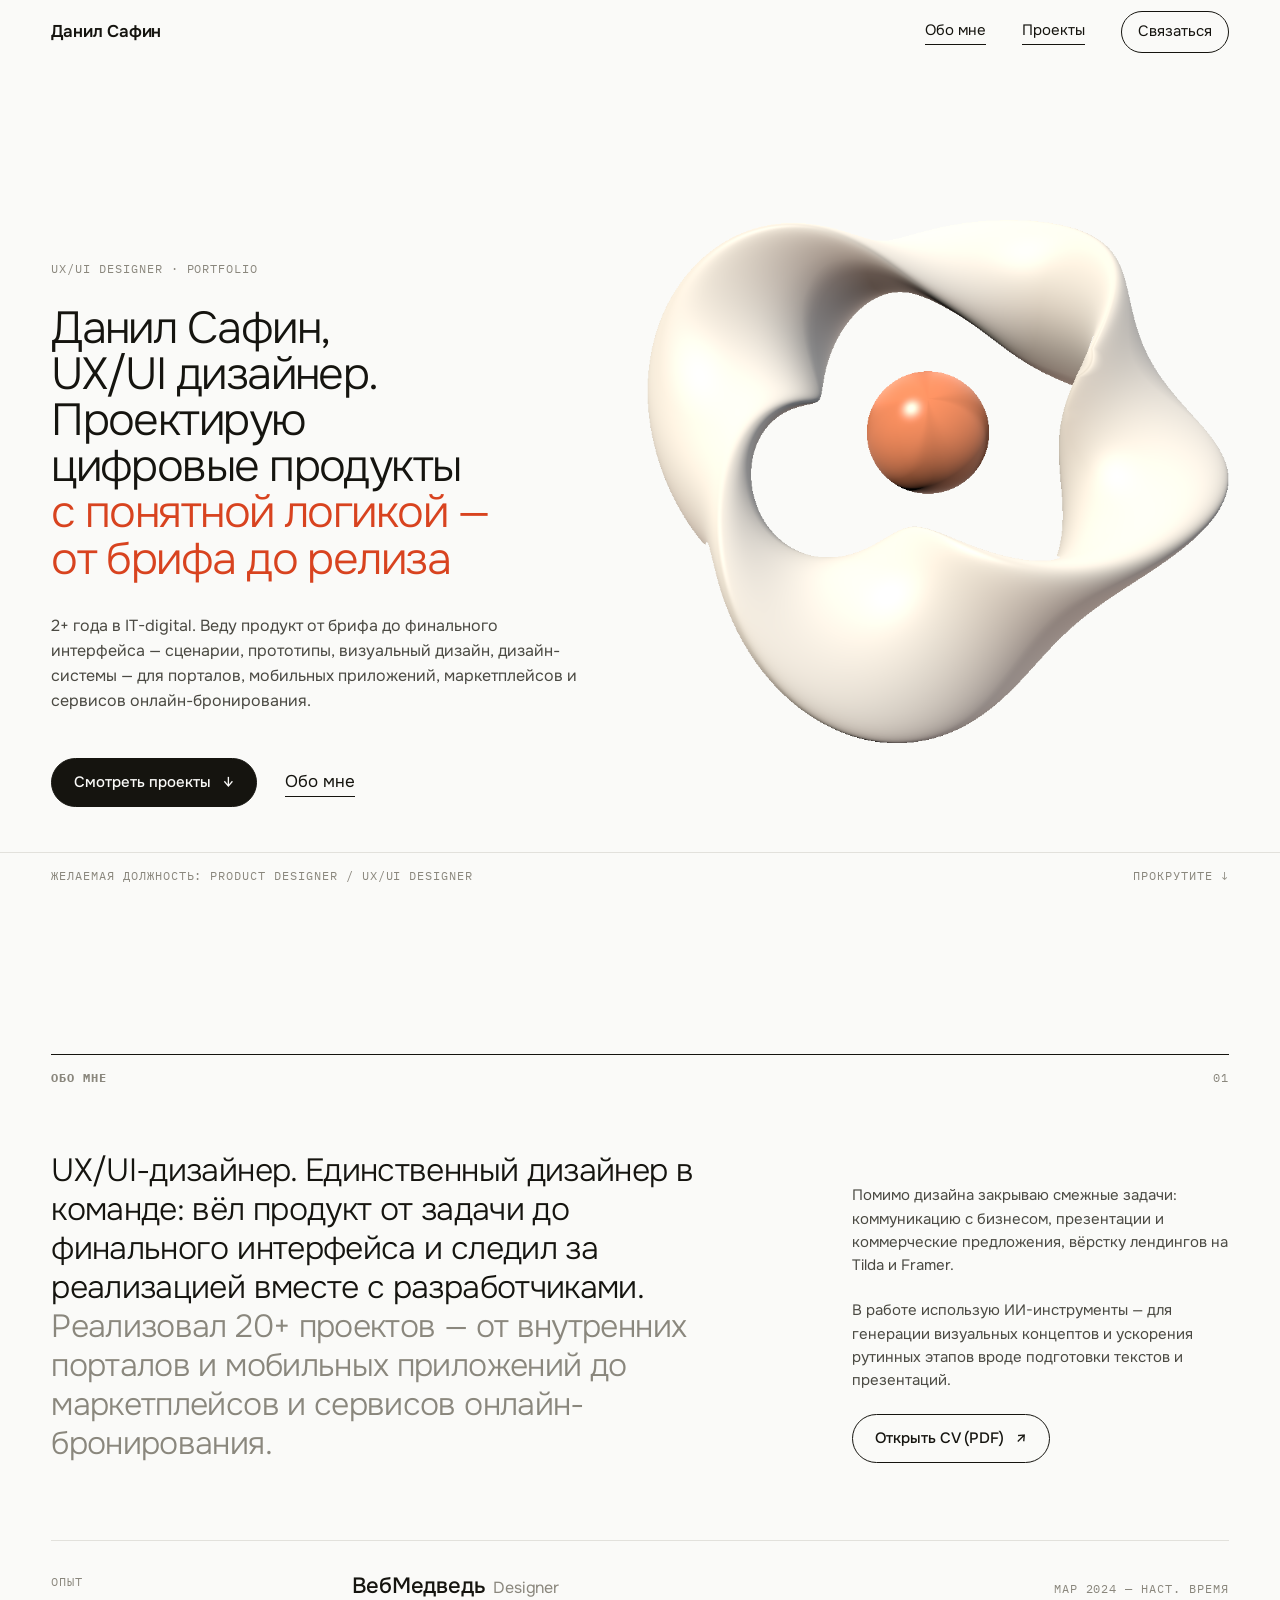
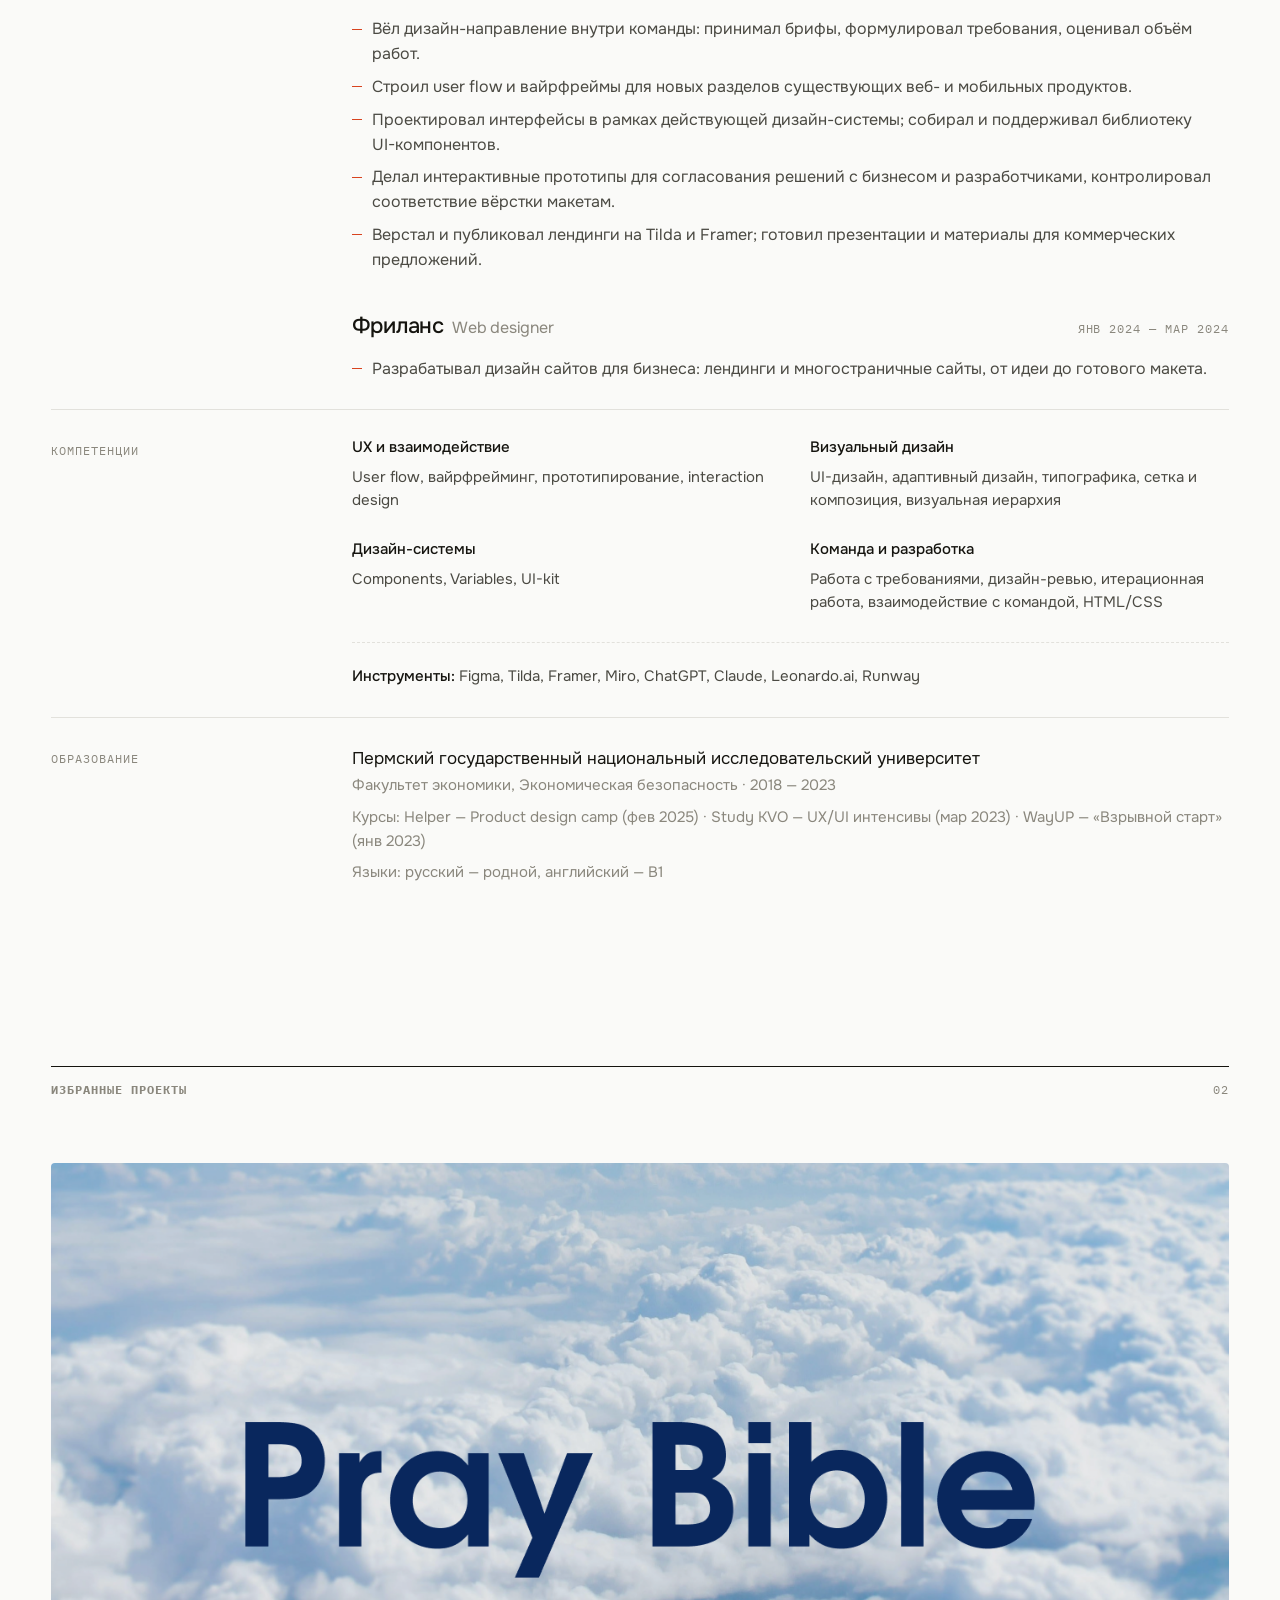
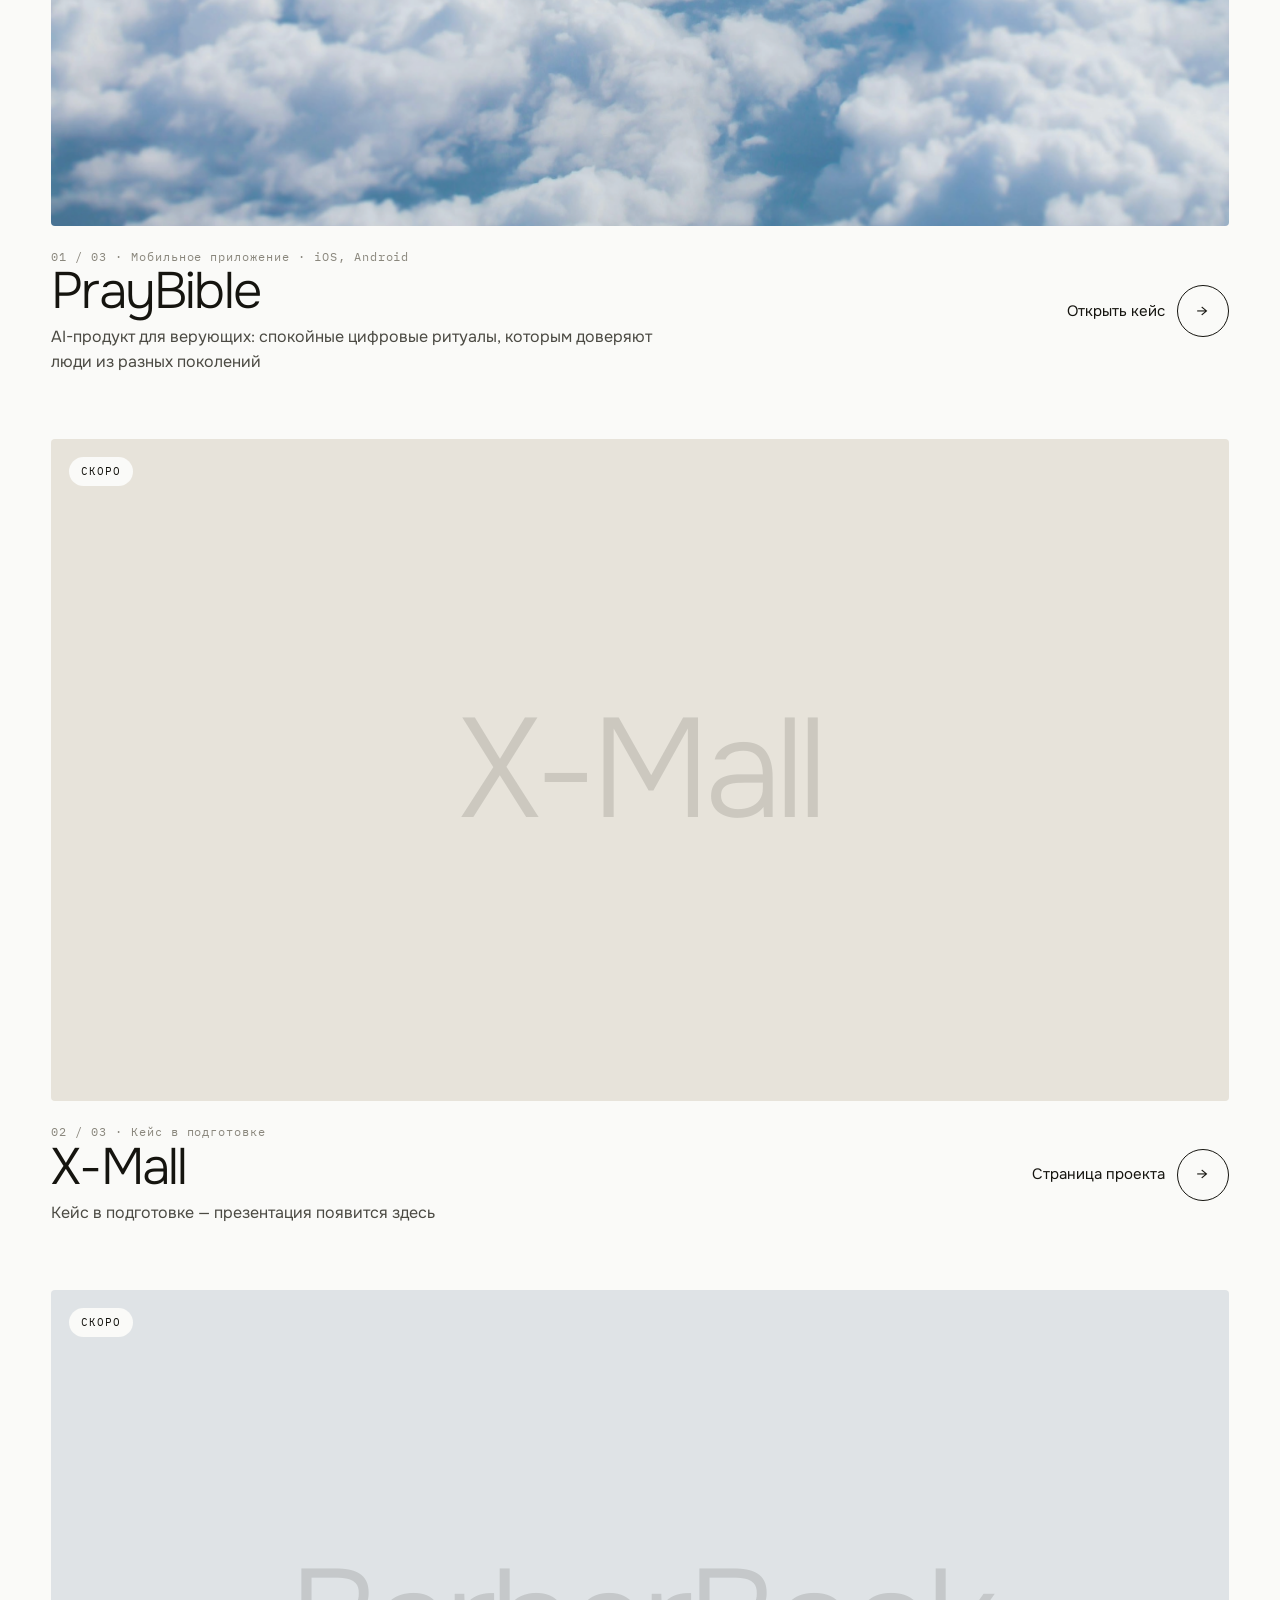
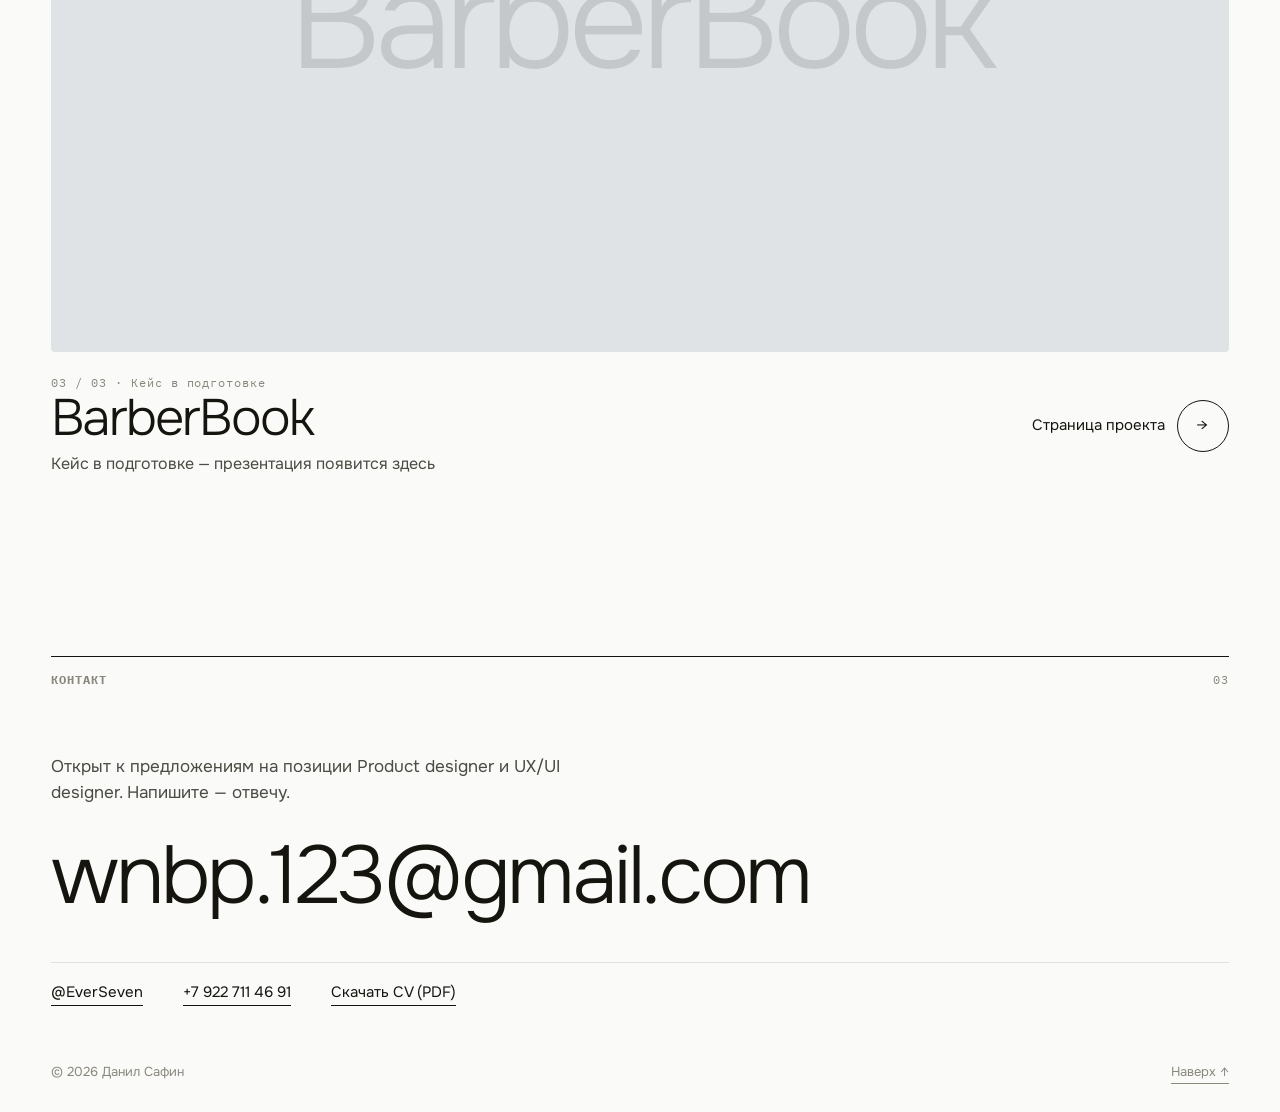
==== index.html @ b5fb799c "v6" ====
<!doctype html>
<html lang="ru">
<head>
  <meta charset="utf-8">
  <meta name="viewport" content="width=device-width, initial-scale=1">
  <title>Данил Сафин — UX/UI дизайнер</title>
  <meta name="description" content="Портфолио Данила Сафина, UX/UI-дизайнера: цифровые продукты, интерфейсы мобильных и веб-приложений, дизайн-системы.">
  <meta property="og:title" content="Данил Сафин — UX/UI дизайнер">
  <meta property="og:description" content="Проектирую цифровые продукты с понятной логикой.">
  <meta property="og:type" content="website">
  <meta name="theme-color" content="#fafaf8">
  <link rel="preconnect" href="https://fonts.googleapis.com">
  <link rel="preconnect" href="https://fonts.gstatic.com" crossorigin>
  <link href="https://fonts.googleapis.com/css2?family=IBM+Plex+Mono:wght@400&family=Onest:wght@300;400;500;600&display=swap&subset=cyrillic" rel="stylesheet">
  <link rel="stylesheet" href="css/style.css">
</head>
<body id="top">
  <a class="skip" href="#projects">Перейти к проектам</a>
  <header class="nav" id="nav"></header>

  <main>
    <!-- HERO -->
    <section class="hero" aria-labelledby="h1">
      <div class="hero__stage" aria-hidden="true">
        <div class="hero__fallback"></div>
        <canvas id="hero-canvas"></canvas>
      </div>
      <div class="wrap hero__body">
        <p class="label hero__eyebrow">UX/UI Designer · Portfolio</p>
        <h1 id="h1">Данил Сафин, UX/UI&nbsp;дизайнер. Проектирую цифровые продукты <em>с&nbsp;понятной логикой&nbsp;— от брифа до&nbsp;релиза</em></h1>
        <p class="hero__sub">2+ года в IT-digital. Веду продукт от брифа до финального интерфейса — сценарии, прототипы, визуальный дизайн, дизайн-системы — для порталов, мобильных приложений, маркетплейсов и сервисов онлайн-бронирования.</p>
        <div class="hero__row">
          <a class="btn btn--solid" href="#projects">Смотреть проекты <span class="arr" aria-hidden="true">↓</span></a>
          <a class="link" href="#about">Обо мне</a>
        </div>
      </div>
      <div class="wrap hero__meta label">
        <span>Желаемая должность: Product designer / UX/UI designer</span>
        <span>Прокрутите ↓</span>
      </div>
    </section>

    <!-- ОБО МНЕ -->
    <section class="section" id="about" aria-labelledby="about-h">
      <div class="wrap">
        <div class="section__head"><h2 class="label" id="about-h">Обо мне</h2><span class="label">01</span></div>
        <div class="about">
          <p class="about__lead reveal">
            UX/UI-дизайнер. Единственный дизайнер в команде: вёл продукт от задачи до финального интерфейса и следил за реализацией вместе с разработчиками.
            <span>Реализовал 20+ проектов — от внутренних порталов и мобильных приложений до маркетплейсов и сервисов онлайн-бронирования.</span>
          </p>
          <div class="about__side reveal">
            <p>Помимо дизайна закрываю смежные задачи: коммуникацию с бизнесом, презентации и коммерческие предложения, вёрстку лендингов на Tilda и Framer.</p>
            <p>В работе использую ИИ-инструменты — для генерации визуальных концептов и ускорения рутинных этапов вроде подготовки текстов и презентаций.</p>
            <div><a class="btn" data-cv href="assets/pdf/cv-danil-safin.pdf" target="_blank" rel="noopener">Открыть CV (PDF) <span class="arr" aria-hidden="true">↗</span></a></div>
          </div>

          <div class="about__rows">
            <div class="row reveal">
              <span class="label">Опыт</span>
              <div class="row__body">
                <div class="job">
                  <div class="job__top">
                    <div class="job__name">ВебМедведь<small>Designer</small></div>
                    <span class="label">Мар 2024 — наст. время</span>
                  </div>
                  <ul>
                    <li>Вёл дизайн-направление внутри команды: принимал брифы, формулировал требования, оценивал объём работ.</li>
                    <li>Строил user flow и вайрфреймы для новых разделов существующих веб- и мобильных продуктов.</li>
                    <li>Проектировал интерфейсы в рамках действующей дизайн-системы; собирал и поддерживал библиотеку UI-компонентов.</li>
                    <li>Делал интерактивные прототипы для согласования решений с бизнесом и разработчиками, контролировал соответствие вёрстки макетам.</li>
                    <li>Верстал и публиковал лендинги на Tilda и Framer; готовил презентации и материалы для коммерческих предложений.</li>
                  </ul>
                </div>
                <div class="job">
                  <div class="job__top">
                    <div class="job__name">Фриланс<small>Web designer</small></div>
                    <span class="label">Янв 2024 — Мар 2024</span>
                  </div>
                  <ul>
                    <li>Разрабатывал дизайн сайтов для бизнеса: лендинги и многостраничные сайты, от идеи до готового макета.</li>
                  </ul>
                </div>
              </div>
            </div>

            <div class="row reveal">
              <span class="label">Компетенции</span>
              <div class="row__body">
                <div class="skills">
                  <div><h3>UX и взаимодействие</h3><p>User flow, вайрфрейминг, прототипирование, interaction design</p></div>
                  <div><h3>Визуальный дизайн</h3><p>UI-дизайн, адаптивный дизайн, типографика, сетка и композиция, визуальная иерархия</p></div>
                  <div><h3>Дизайн-системы</h3><p>Components, Variables, UI-kit</p></div>
                  <div><h3>Команда и разработка</h3><p>Работа с требованиями, дизайн-ревью, итерационная работа, взаимодействие с командой, HTML/CSS</p></div>
                </div>
                <p class="tools"><b>Инструменты:</b> Figma, Tilda, Framer, Miro, ChatGPT, Claude, Leonardo.ai, Runway</p>
              </div>
            </div>

            <div class="row reveal">
              <span class="label">Образование</span>
              <div class="row__body edu">
                <p>Пермский государственный национальный исследовательский университет<br><span class="muted">Факультет экономики, Экономическая безопасность · 2018 — 2023</span></p>
                <p class="muted">Курсы: Helper — Product design camp (фев 2025) · Study KVO — UX/UI интенсивы (мар 2023) · WayUP — «Взрывной старт» (янв 2023)</p>
                <p class="muted">Языки: русский — родной, английский — B1</p>
              </div>
            </div>
          </div>
        </div>
      </div>
    </section>

    <!-- ПРОЕКТЫ -->
    <section class="section" id="projects" aria-labelledby="projects-h">
      <div class="wrap">
        <div class="section__head"><h2 class="label" id="projects-h">Избранные проекты</h2><span class="label">02</span></div>
        <div class="projects" id="project-list">
          <noscript><p>Для отображения проектов включите JavaScript или откройте: <a href="projects/praybible/">PrayBible</a>, <a href="projects/x-mall/">X-Mall</a>, <a href="projects/barberbook/">BarberBook</a>.</p></noscript>
        </div>
      </div>
    </section>

    <!-- КОНТАКТ -->
    <section class="contact" id="contact" aria-labelledby="contact-h">
      <div class="wrap">
        <div class="section__head"><h2 class="label" id="contact-h">Контакт</h2><span class="label">03</span></div>
        <p class="contact__lead">Открыт к предложениям на позиции Product designer и UX/UI designer. Напишите — отвечу.</p>
        <a class="contact__big" data-email="text" href="mailto:wnbp.123@gmail.com">wnbp.123@gmail.com</a>
        <div class="contact__list">
          <a class="link" data-tg href="https://t.me/EverSeven">@EverSeven</a>
          <a class="link" data-tel href="tel:+79227114691">+7 922 711 46 91</a>
          <a class="link" data-cv href="assets/pdf/cv-danil-safin.pdf" target="_blank" rel="noopener">Скачать CV (PDF)</a>
        </div>
      </div>
    </section>
  </main>

  <footer id="footer"></footer>
  <script type="module" src="js/main.js"></script>
</body>
</html>
---- css/style.css ----
/* ============================================================
   Портфолио — Данил Сафин
   Токены → база → компоненты → секции → кейс → адаптив
   Стили презентации кейсов (блоки) лежат в css/case.css
   ============================================================ */

:root {
  --bg: #fafaf8;
  --bg-2: #f0f0ed;
  --ink: #15140f;
  --ink-2: #4b4a43;
  --ink-3: #8a877d;
  --line: #e2e1dc;
  --accent: #d8431f;
  --accent-ink: #ffffff;

  --font: "Onest", "Inter", system-ui, -apple-system, "Segoe UI", Roboto, Arial, sans-serif;
  --mono: "IBM Plex Mono", ui-monospace, "SF Mono", Menlo, Consolas, monospace;

  --gutter: clamp(20px, 4vw, 56px);
  --maxw: 1480px;
  --ease: cubic-bezier(.22, .61, .21, 1);
}

*, *::before, *::after { box-sizing: border-box; }
html { scroll-behavior: smooth; -webkit-text-size-adjust: 100%; }
body {
  margin: 0;
  background: var(--bg);
  color: var(--ink);
  font-family: var(--font);
  font-size: 17px;
  line-height: 1.55;
  -webkit-font-smoothing: antialiased;
  overflow-x: hidden;
}
img, canvas, video { max-width: 100%; display: block; }
a { color: inherit; }
h1, h2, h3, p, ul, dl, dd { margin: 0; padding: 0; }
ul { list-style: none; }
::selection { background: var(--accent); color: #fff; }

.wrap { width: 100%; max-width: var(--maxw); margin-inline: auto; padding-inline: var(--gutter); }

.skip {
  position: absolute; left: 12px; top: -60px; z-index: 100;
  background: var(--ink); color: #fff; padding: 10px 14px; border-radius: 4px; text-decoration: none;
}
.skip:focus { top: 12px; }

/* ---------- Фокус и единая система ссылок ---------- */
:focus-visible { outline: 2px solid var(--accent); outline-offset: 3px; border-radius: 2px; }

.link {
  text-decoration: none;
  background: linear-gradient(currentColor, currentColor) 0 100% / 100% 1px no-repeat;
  padding-bottom: 2px;
  transition: background-size .35s var(--ease), color .2s;
}
.link:hover { background-size: 0 1px; background-position: 100% 100%; color: var(--accent); }

.label {
  font-family: var(--mono);
  font-size: 12px;
  letter-spacing: .08em;
  text-transform: uppercase;
  color: var(--ink-3);
}

/* Кнопка */
.btn {
  display: inline-flex; align-items: center; gap: 12px;
  font: 500 15px/1 var(--font);
  padding: 16px 22px;
  border: 1px solid var(--ink);
  border-radius: 999px;
  color: var(--ink);
  background: transparent;
  text-decoration: none;
  cursor: pointer;
  transition: background .25s var(--ease), color .25s var(--ease), border-color .25s;
}
.btn:hover { background: var(--ink); color: var(--bg); }
.btn:active { transform: translateY(1px); }
.btn--solid { background: var(--ink); color: var(--bg); }
.btn--solid:hover { background: var(--accent); border-color: var(--accent); color: #fff; }
.btn .arr { display: inline-block; transition: transform .3s var(--ease); }
.btn:hover .arr { transform: translate(3px, -3px); }

/* ---------- Шапка ---------- */
.nav {
  position: fixed; inset: 0 0 auto 0; z-index: 50;
  transition: background .3s, border-color .3s;
  border-bottom: 1px solid transparent;
}
.nav.is-scrolled { background: color-mix(in srgb, var(--bg) 88%, transparent); backdrop-filter: blur(10px); border-color: var(--line); }
.nav__in { display: flex; align-items: center; justify-content: space-between; height: 64px; gap: 16px; }
.nav__logo { font-weight: 600; text-decoration: none; letter-spacing: -.01em; white-space: nowrap; }
.nav__links { display: flex; gap: clamp(14px, 3vw, 36px); align-items: center; font-size: 15px; }
.nav__links a { text-decoration: none; white-space: nowrap; }
.nav__cta { border: 1px solid var(--ink); border-radius: 999px; padding: 8px 16px; transition: background .25s, color .25s; }
.nav__cta:hover { background: var(--ink); color: var(--bg); }

/* ---------- Hero ---------- */
.hero { position: relative; min-height: 100svh; padding-top: 64px; display: flex; flex-direction: column; justify-content: flex-end; overflow: hidden; }
.hero__stage {
  position: absolute; right: 1.5vw; top: calc(50% - 20px); transform: translateY(-50%);
  width: min(52vw, 860px); aspect-ratio: 1; z-index: 0; pointer-events: none;
}
.hero__stage canvas { width: 100%; height: 100%; }
.hero__fallback {
  position: absolute; inset: 18%; border-radius: 50%;
  background: radial-gradient(circle at 34% 30%, #fbfaf6, #d9d3c5 58%, #b9b1a0);
  box-shadow: 0 40px 70px -30px rgba(40, 30, 10, .35);
  display: none;
}
.hero.no-webgl .hero__fallback { display: block; }
.hero.no-webgl canvas { display: none; }
.hero__body { position: relative; z-index: 1; padding-block: clamp(32px, 6vh, 72px) clamp(28px, 5vh, 56px); }
.hero__eyebrow { margin-bottom: clamp(18px, 3vh, 32px); }
.hero h1 {
  font-weight: 300;
  font-size: clamp(2.35rem, 5vw, 5.3rem);
  line-height: 1.03;
  letter-spacing: -.035em;
  max-width: 9.4em;
  text-wrap: balance;
}
.hero h1 em { font-style: normal; color: var(--accent); }
/* Новый заголовок шире прежнего: на ноутбуках чуть уменьшаем кегль, чтобы строка не заходила на 3D-объект */
@media (min-width: 1025px) { .hero h1 { font-size: clamp(2.2rem, 3.5vw, 4.6rem); max-width: 12.5em; } }
.hero__sub { margin-top: clamp(20px, 3.5vh, 36px); max-width: 33rem; color: var(--ink-2); font-size: clamp(16px, 1.25vw, 19px); }
.hero__row { margin-top: clamp(28px, 5vh, 48px); display: flex; align-items: center; gap: 28px; flex-wrap: wrap; }
.hero__meta { display: flex; justify-content: space-between; border-top: 1px solid var(--line); padding-block: 14px; position: relative; z-index: 1; }

/* ---------- Секции ---------- */
.section { padding-block: clamp(80px, 12vw, 180px) 0; }
.section__head { display: flex; justify-content: space-between; align-items: baseline; border-top: 1px solid var(--ink); padding-top: 14px; margin-bottom: clamp(32px, 5vw, 72px); }
.h2 { font-weight: 300; font-size: clamp(2rem, 4.2vw, 4.2rem); line-height: 1.04; letter-spacing: -.03em; }

/* ---------- Обо мне ---------- */
.about { display: grid; grid-template-columns: repeat(12, 1fr); column-gap: 24px; row-gap: clamp(40px, 6vw, 80px); }
.about__lead { grid-column: 1 / span 7; font-weight: 300; font-size: clamp(1.4rem, 2.5vw, 2.35rem); line-height: 1.22; letter-spacing: -.02em; }
.about__lead span { color: var(--ink-3); }
.about__side { grid-column: 9 / span 4; align-self: end; display: flex; flex-direction: column; gap: 22px; color: var(--ink-2); font-size: 15px; }
.about__rows { grid-column: 1 / -1; }
.row { display: grid; grid-template-columns: repeat(12, 1fr); column-gap: 24px; padding-block: 28px; border-top: 1px solid var(--line); }
.row > .label { grid-column: 1 / span 3; padding-top: 4px; }
.row__body { grid-column: 4 / span 9; }
.job + .job { margin-top: 36px; }
.job__top { display: flex; justify-content: space-between; gap: 16px; flex-wrap: wrap; align-items: baseline; }
.job__name { font-size: 22px; font-weight: 500; letter-spacing: -.01em; }
.job__name small { font-weight: 400; color: var(--ink-3); font-size: 16px; margin-left: 8px; }
.job ul { margin-top: 14px; display: grid; gap: 8px; max-width: 54rem; color: var(--ink-2); font-size: 16px; }
.job li { padding-left: 20px; position: relative; }
.job li::before { content: ""; position: absolute; left: 0; top: .72em; width: 10px; height: 1px; background: var(--accent); }
.skills { display: grid; grid-template-columns: repeat(2, 1fr); gap: 28px 40px; }
.skills h3 { font: 500 15px/1.3 var(--font); margin-bottom: 8px; }
.skills p { color: var(--ink-2); font-size: 15px; }
.tools { margin-top: 28px; padding-top: 22px; border-top: 1px dashed var(--line); color: var(--ink-2); font-size: 15px; }
.tools b { font-weight: 500; color: var(--ink); }
.edu p + p { margin-top: 8px; }
.edu .muted { color: var(--ink-3); font-size: 15px; }

/* ---------- Проекты ---------- */
.projects { display: grid; gap: clamp(36px, 5vw, 72px); }
.card { display: block; text-decoration: none; color: inherit; position: relative; }
.card__media {
  position: relative; overflow: hidden; border-radius: 4px;
  aspect-ratio: 16 / 9; background: var(--bg-2);
  display: grid; place-items: center;
}
.card__media img { width: 100%; height: 100%; object-fit: cover; object-position: 50% 40%; transition: transform 1.1s var(--ease); }
.card:hover .card__media img { transform: scale(1.025); }
.card__soon { font-weight: 300; font-size: clamp(3rem, 11vw, 10rem); letter-spacing: -.05em; color: rgba(21, 20, 15, .13); user-select: none; }
.card__badge { position: absolute; top: 18px; left: 18px; background: var(--bg); padding: 6px 12px; border-radius: 999px; font-family: var(--mono); font-size: 11px; letter-spacing: .08em; text-transform: uppercase; }
.card__foot { display: grid; grid-template-columns: 1fr auto; gap: 8px 32px; align-items: start; padding-top: 22px; }
.card__no { font-family: var(--mono); font-size: 12px; color: var(--ink-3); letter-spacing: .08em; }
.card__title { font-weight: 300; font-size: clamp(2rem, 4vw, 3.8rem); line-height: 1; letter-spacing: -.035em; }
.card__cap { grid-column: 1; color: var(--ink-2); max-width: 40rem; font-size: 16px; }
.card__go { grid-column: 2; grid-row: 1 / span 2; display: flex; align-items: center; gap: 12px; font-size: 15px; align-self: center; }
.card__go i {
  display: grid; place-items: center; width: 52px; height: 52px; border: 1px solid var(--ink); border-radius: 50%;
  font-style: normal; transition: background .3s var(--ease), color .3s, transform .3s var(--ease);
}
.card:hover .card__go i { background: var(--accent); border-color: var(--accent); color: #fff; transform: rotate(-45deg); }
.card:focus-visible { outline-offset: 10px; }
.card--soon { opacity: .92; }

/* ---------- Контакт и подвал ---------- */
.contact { padding-block: clamp(90px, 14vw, 200px) 0; }
.contact__big { display: block; font-weight: 300; font-size: clamp(2rem, 6.4vw, 6.6rem); line-height: 1.02; letter-spacing: -.04em; text-decoration: none; word-break: break-word; transition: color .25s; }
.contact__big:hover { color: var(--accent); }
.contact__lead { color: var(--ink-2); margin-bottom: 28px; max-width: 34rem; }
.contact__list { display: flex; flex-wrap: wrap; gap: 14px 40px; margin-top: 44px; padding-top: 18px; border-top: 1px solid var(--line); font-size: 15px; }
.footer { display: flex; justify-content: space-between; flex-wrap: wrap; gap: 10px; padding-block: 56px 28px; color: var(--ink-3); font-size: 13px; }

/* ============================================================
   Страница кейса: шапка-заглушка (для проектов без презентации)
   ============================================================ */
.case-hero { padding-top: calc(64px + clamp(40px, 7vw, 100px)); }
.case-hero__back { margin-bottom: clamp(28px, 4vw, 56px); display: inline-block; font-size: 15px; }
.case-hero h1 { font-weight: 300; font-size: clamp(3rem, 10vw, 10rem); line-height: .95; letter-spacing: -.05em; }
.case-hero__grid { display: grid; grid-template-columns: repeat(12, 1fr); column-gap: 24px; row-gap: 32px; margin-top: clamp(28px, 4vw, 56px); }
.case-hero__sum { grid-column: 1 / span 6; font-size: clamp(17px, 1.5vw, 21px); line-height: 1.5; color: var(--ink-2); }
.case-hero__sum .btn-row { margin-top: 28px; display: flex; gap: 12px; flex-wrap: wrap; }
.meta { grid-column: 8 / span 5; display: grid; grid-template-columns: 1fr 1fr; gap: 0 24px; align-self: start; }
.meta div { border-top: 1px solid var(--line); padding-block: 14px 18px; }
.meta dt { font-family: var(--mono); font-size: 11px; letter-spacing: .08em; text-transform: uppercase; color: var(--ink-3); }
.meta dd { font-size: 19px; margin-top: 4px; }
.case-soon { margin-top: clamp(36px, 6vw, 80px); border: 1px dashed var(--ink-3); border-radius: 4px; padding: clamp(40px, 8vw, 120px) var(--gutter); text-align: center; }
.case-soon p { max-width: 30rem; margin: 14px auto 0; color: var(--ink-2); }
.case-soon .h2 { color: var(--ink-3); }

.also { padding-top: clamp(64px, 9vw, 130px); }
.also__grid { display: grid; grid-template-columns: 1fr 1fr; gap: 24px; }
.also a { display: block; text-decoration: none; border-top: 1px solid var(--ink); padding-top: 14px; }
.also a:hover .also__t { color: var(--accent); }
.also__t { font-weight: 300; font-size: clamp(1.8rem, 3.6vw, 3.4rem); letter-spacing: -.03em; line-height: 1.05; margin-top: 6px; transition: color .25s; }
.also a:last-child { text-align: right; }
/* низ страницы кейса: после блока «Другие проекты» идёт только футер */
.also { padding-bottom: clamp(24px, 4vw, 56px); }

/* ---------- Появление при прокрутке (сдержанное) ---------- */
.reveal-on .reveal { opacity: 0; transform: translateY(16px); transition: opacity .8s var(--ease), transform .8s var(--ease); }
.reveal-on .reveal.in { opacity: 1; transform: none; }

/* ============================================================
   Адаптив
   ============================================================ */
@media (max-width: 1000px) {
  .about__lead { grid-column: 1 / -1; }
  .about__side { grid-column: 1 / -1; }
  .row > .label { grid-column: 1 / -1; margin-bottom: 12px; }
  .row__body { grid-column: 1 / -1; }
  .case-hero__sum, .meta { grid-column: 1 / -1; }
}

/* Планшет и смартфон: Hero складывается в колонку — 3D-объект над текстом, строго по центру.
   Десктоп (> 1024 px) этим блоком не затрагивается. */
@media (max-width: 1024px) {
  .hero { padding-top: 56px; justify-content: flex-start; }
  .hero__stage {
    position: relative; right: auto; top: auto; transform: none;
    width: min(86vw, 560px); margin: 0 auto;
  }
  .hero h1 { max-width: none; }
  .hero__body { padding-top: 0; }
}

@media (max-width: 720px) {
  body { font-size: 16px; }
  .nav__in { height: 56px; }
  .nav__links { gap: 12px; font-size: 13.5px; }
  .nav__cta { padding: 7px 11px; }
  .nav__logo { font-size: 15px; }
  /* смартфон: объект меньше и не заходит на текст */
  .hero__stage { width: min(76vw, 330px); margin: 4px auto 6px; }
  .hero h1 { font-size: clamp(1.9rem, 8.2vw, 2.5rem); }
  .hero__meta { flex-direction: column; gap: 4px; }
  .skills { grid-template-columns: 1fr; }
  .card__media { aspect-ratio: 4 / 3.2; }
  .card__foot { grid-template-columns: 1fr; }
  .card__go { grid-column: 1; grid-row: auto; }
  .card__go i { width: 46px; height: 46px; }
  .meta { grid-template-columns: 1fr 1fr; }
  .also__grid { grid-template-columns: 1fr; }
  .also a:last-child { text-align: left; }
}

@media (prefers-reduced-motion: reduce) {
  html { scroll-behavior: auto; }
  *, *::before, *::after { transition-duration: .01ms !important; animation: none !important; }
  .reveal-on .reveal { opacity: 1; transform: none; }
}
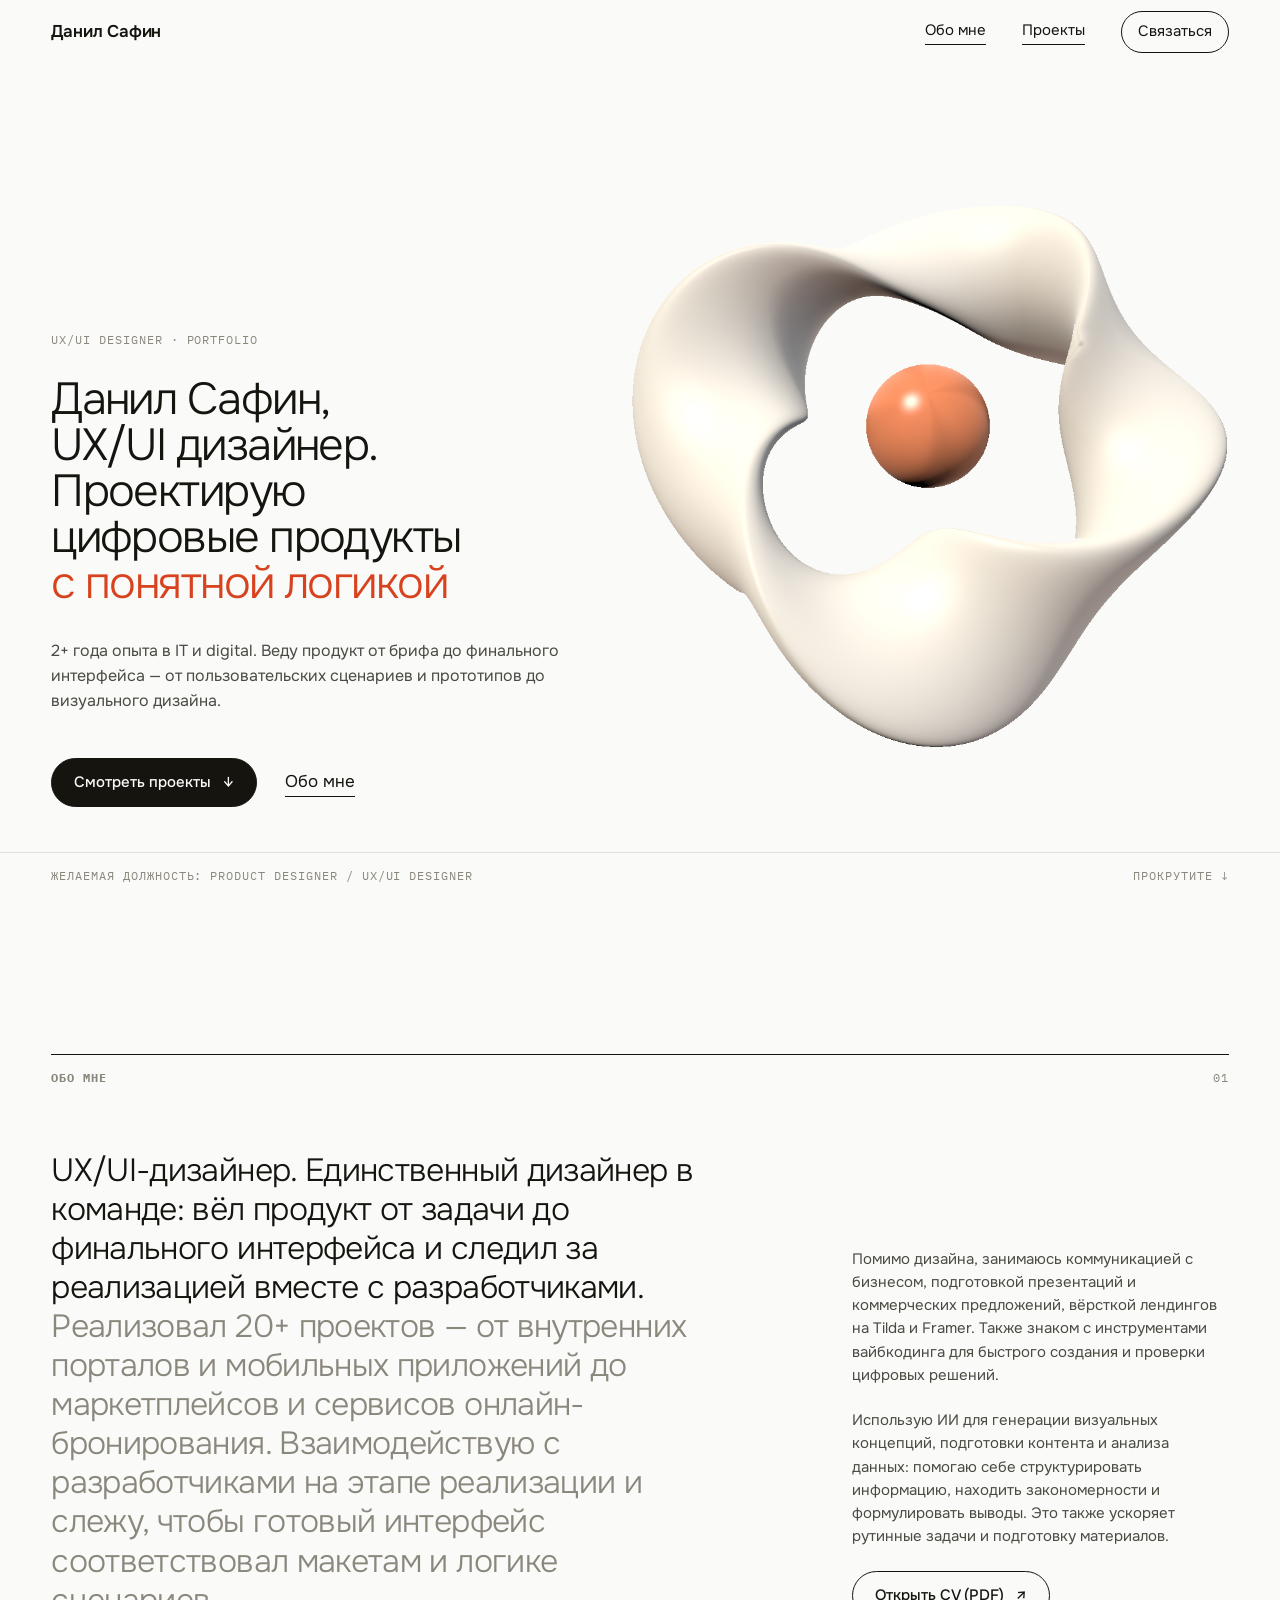
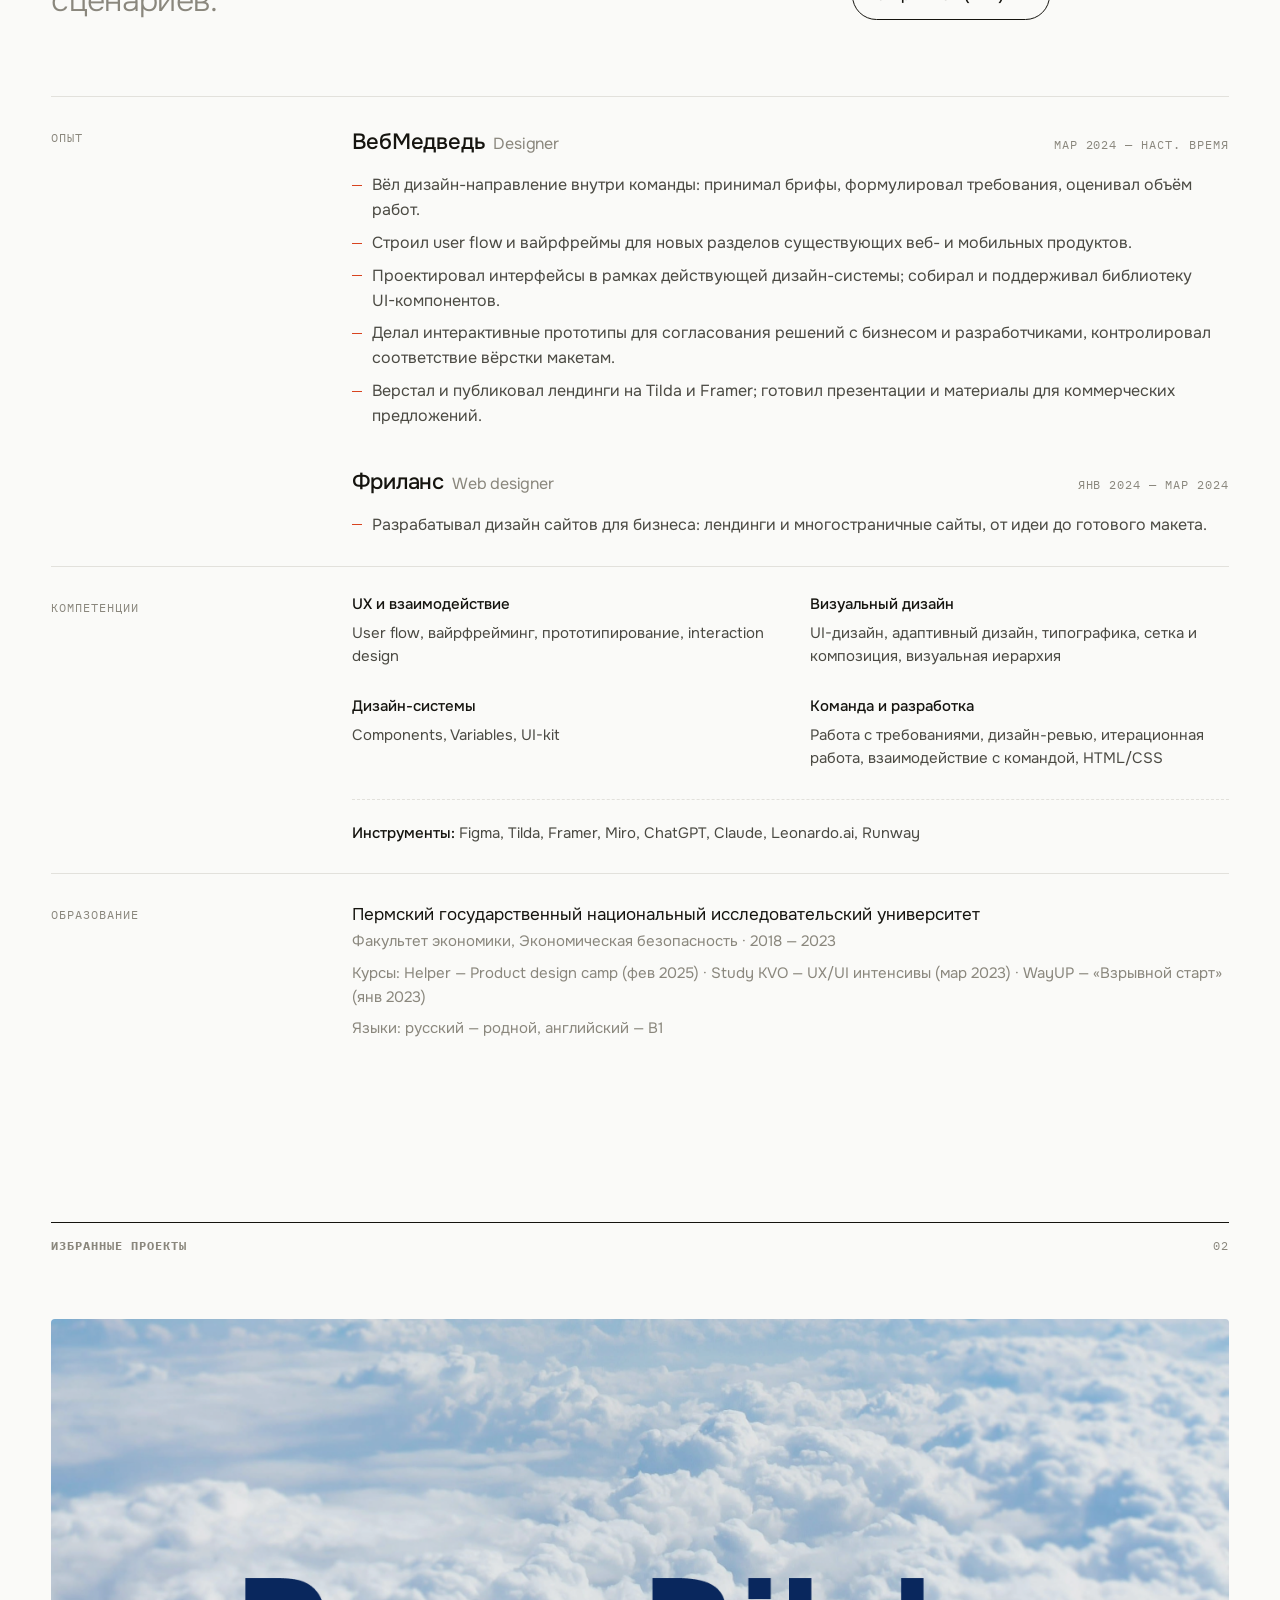
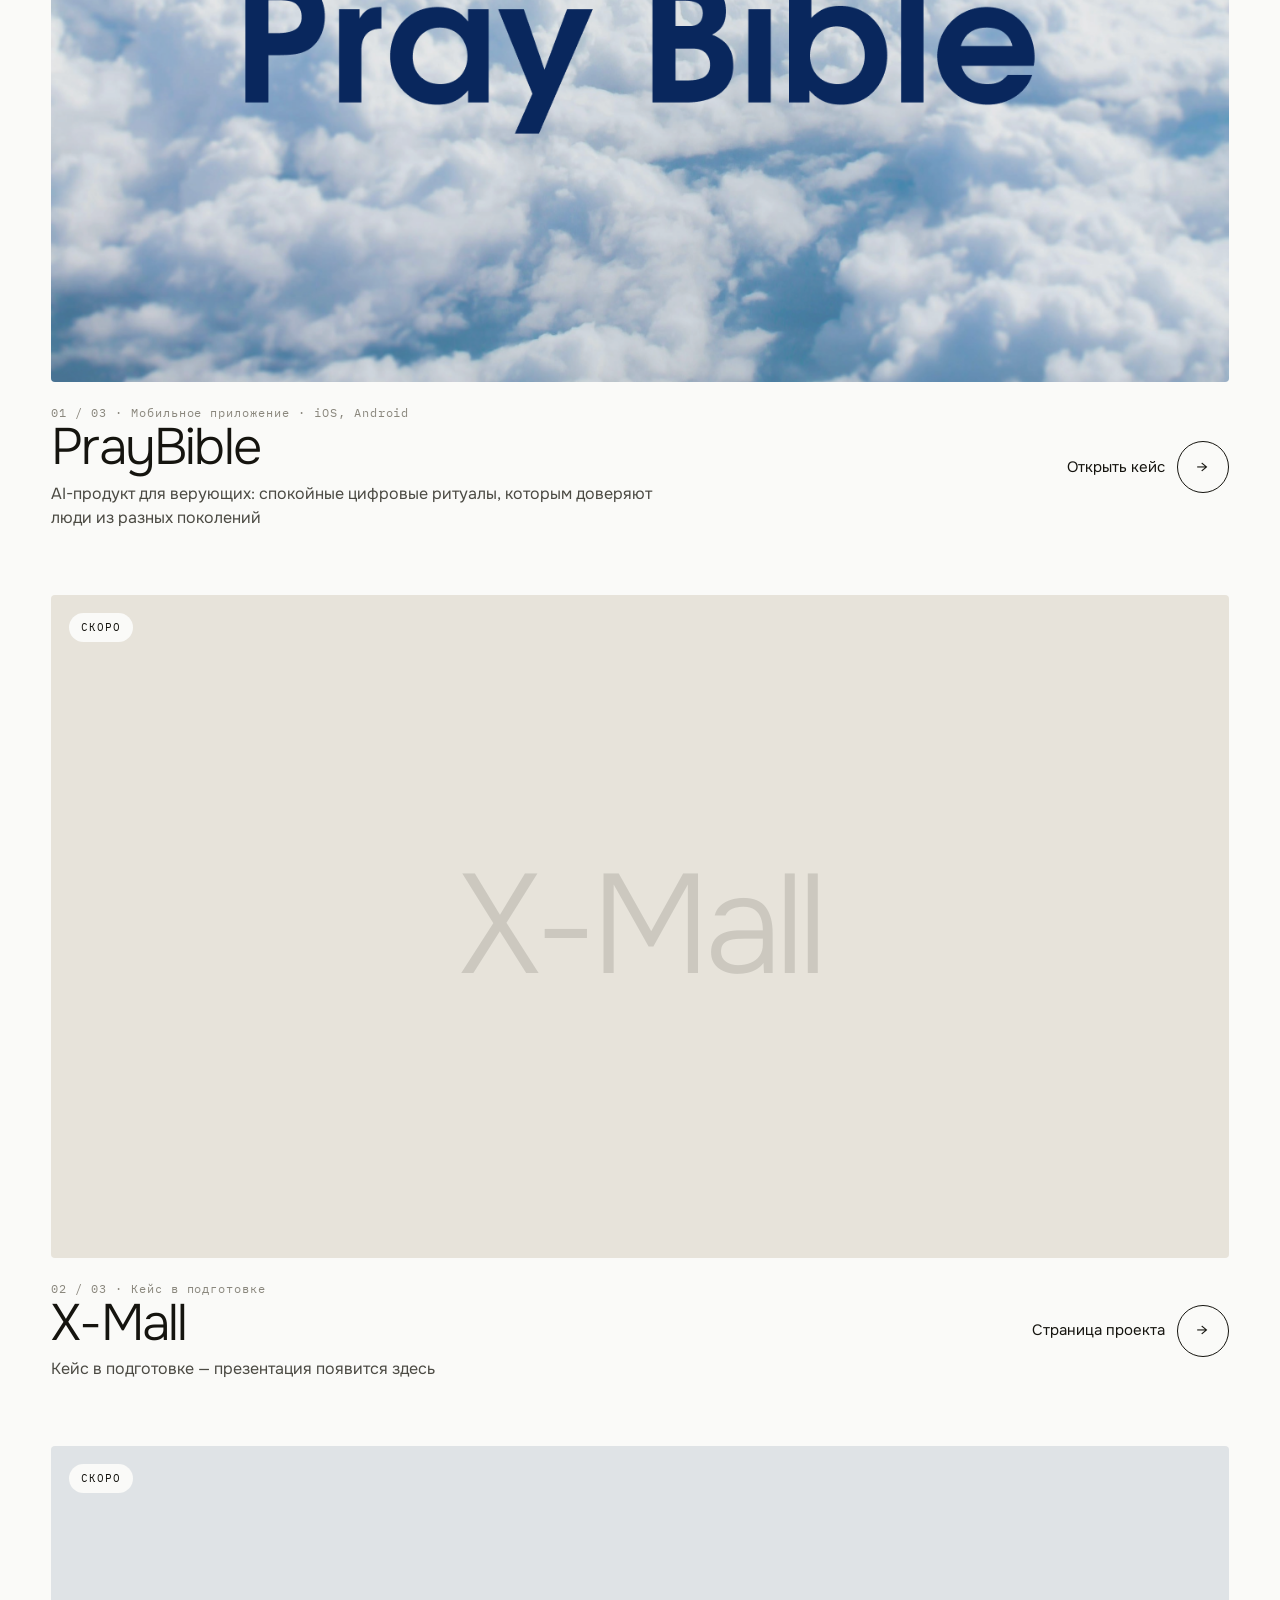
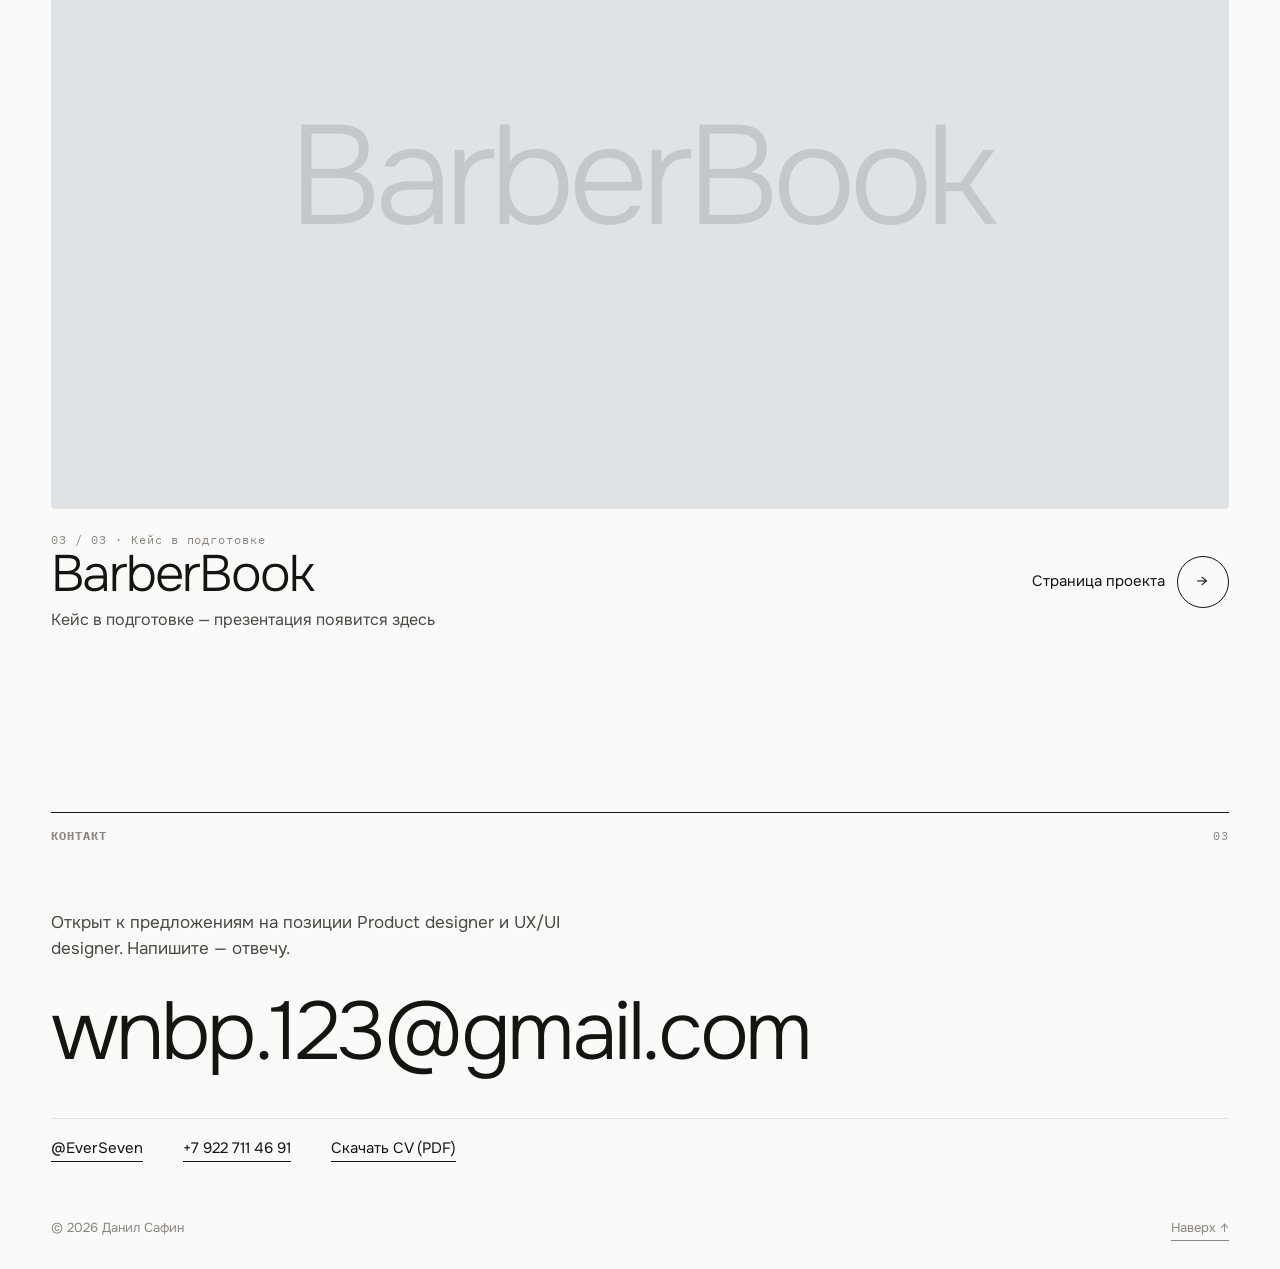
==== commit cc5e7ded: "v7" ====
--- a/index.html
+++ b/index.html
@@ -27,8 +27,8 @@
       </div>
       <div class="wrap hero__body">
         <p class="label hero__eyebrow">UX/UI Designer · Portfolio</p>
-        <h1 id="h1">Данил Сафин, UX/UI&nbsp;дизайнер. Проектирую цифровые продукты <em>с&nbsp;понятной логикой&nbsp;— от брифа до&nbsp;релиза</em></h1>
-        <p class="hero__sub">2+ года в IT-digital. Веду продукт от брифа до финального интерфейса — сценарии, прототипы, визуальный дизайн, дизайн-системы — для порталов, мобильных приложений, маркетплейсов и сервисов онлайн-бронирования.</p>
+        <h1 id="h1">Данил Сафин, UX/UI&nbsp;дизайнер. Проектирую цифровые продукты <em>с&nbsp;понятной логикой</em></h1>
+        <p class="hero__sub">2+ года опыта в IT и digital. Веду продукт от брифа до финального интерфейса — от пользовательских сценариев и прототипов до визуального дизайна.</p>
         <div class="hero__row">
           <a class="btn btn--solid" href="#projects">Смотреть проекты <span class="arr" aria-hidden="true">↓</span></a>
           <a class="link" href="#about">Обо мне</a>
@@ -47,11 +47,11 @@
         <div class="about">
           <p class="about__lead reveal">
             UX/UI-дизайнер. Единственный дизайнер в команде: вёл продукт от задачи до финального интерфейса и следил за реализацией вместе с разработчиками.
-            <span>Реализовал 20+ проектов — от внутренних порталов и мобильных приложений до маркетплейсов и сервисов онлайн-бронирования.</span>
+            <span>Реализовал 20+ проектов — от внутренних порталов и мобильных приложений до маркетплейсов и сервисов онлайн-бронирования. Взаимодействую с разработчиками на этапе реализации и слежу, чтобы готовый интерфейс соответствовал макетам и логике сценариев.</span>
           </p>
           <div class="about__side reveal">
-            <p>Помимо дизайна закрываю смежные задачи: коммуникацию с бизнесом, презентации и коммерческие предложения, вёрстку лендингов на Tilda и Framer.</p>
-            <p>В работе использую ИИ-инструменты — для генерации визуальных концептов и ускорения рутинных этапов вроде подготовки текстов и презентаций.</p>
+            <p>Помимо дизайна, занимаюсь коммуникацией с бизнесом, подготовкой презентаций и коммерческих предложений, вёрсткой лендингов на Tilda и Framer. Также знаком с инструментами вайбкодинга для быстрого создания и проверки цифровых решений.</p>
+            <p>Использую ИИ для генерации визуальных концепций, подготовки контента и анализа данных: помогаю себе структурировать информацию, находить закономерности и формулировать выводы. Это также ускоряет рутинные задачи и подготовку материалов.</p>
             <div><a class="btn" data-cv href="assets/pdf/cv-danil-safin.pdf" target="_blank" rel="noopener">Открыть CV (PDF) <span class="arr" aria-hidden="true">↗</span></a></div>
           </div>
 
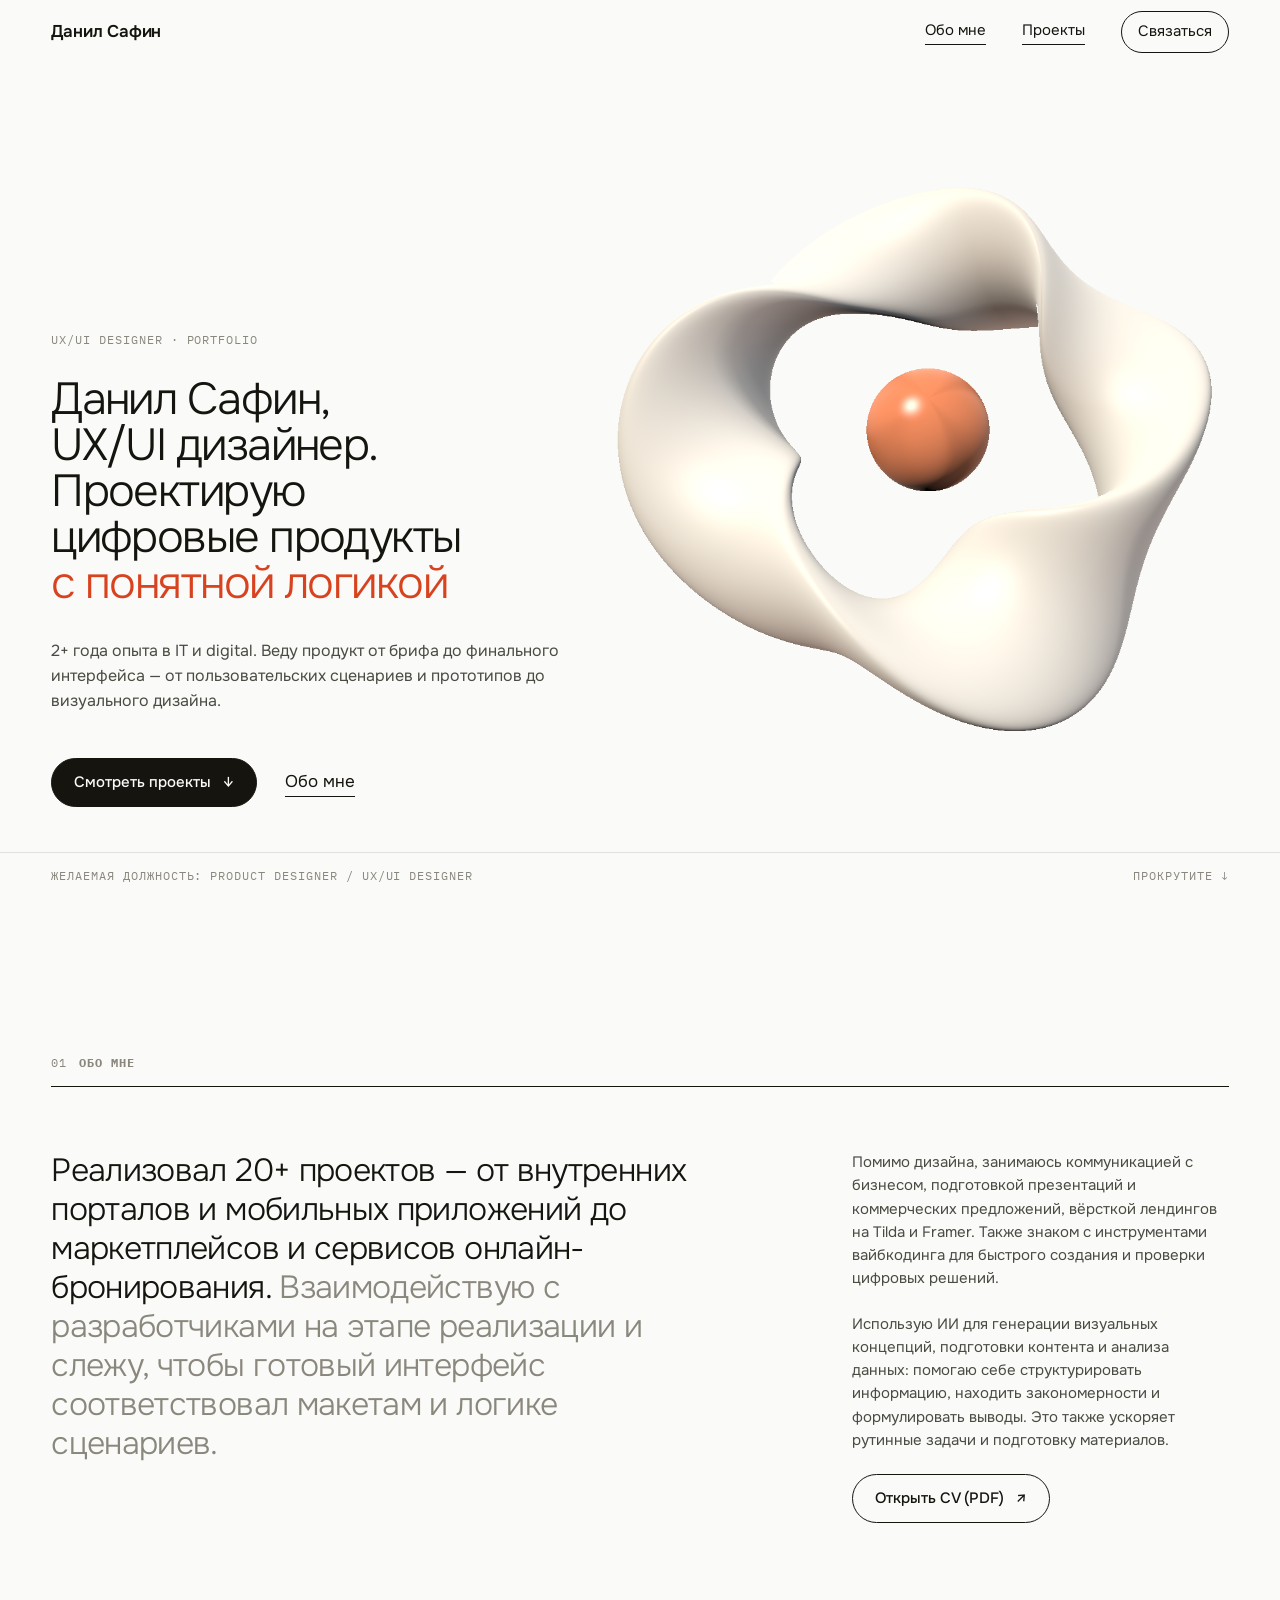
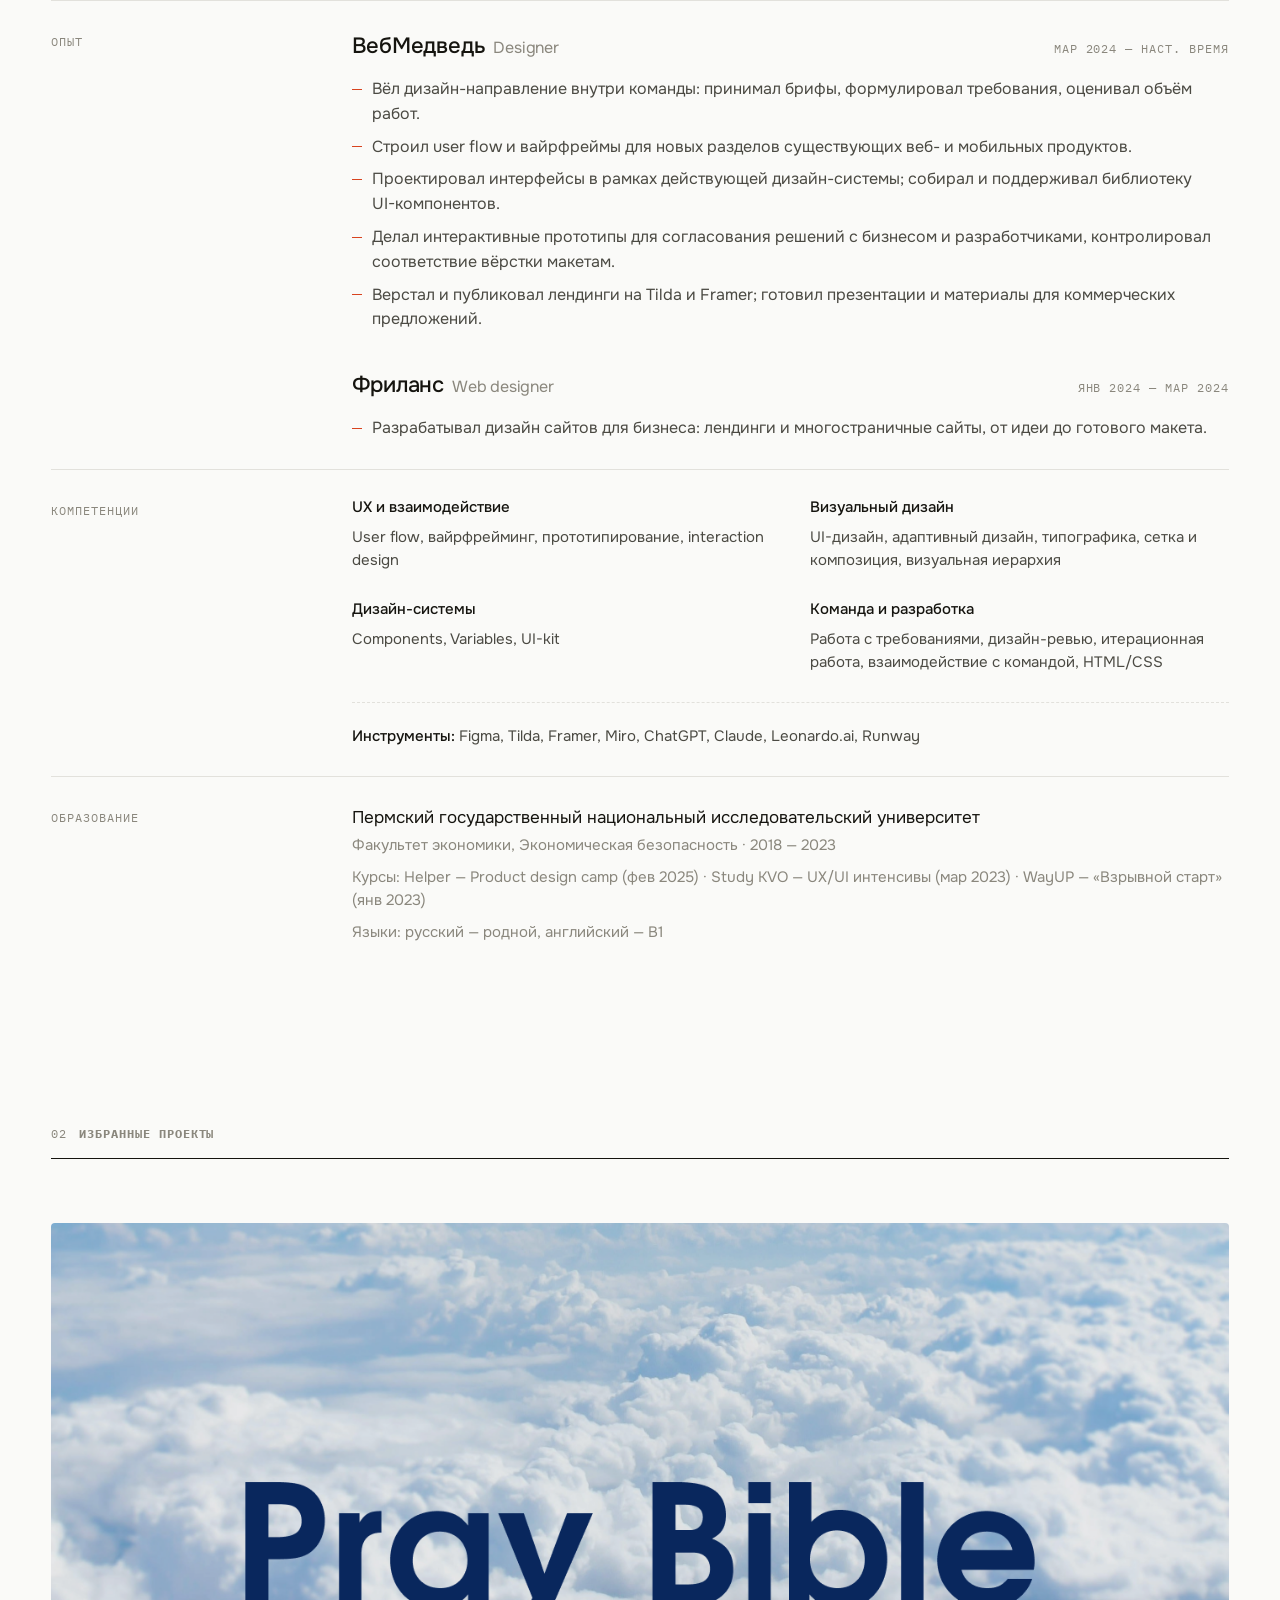
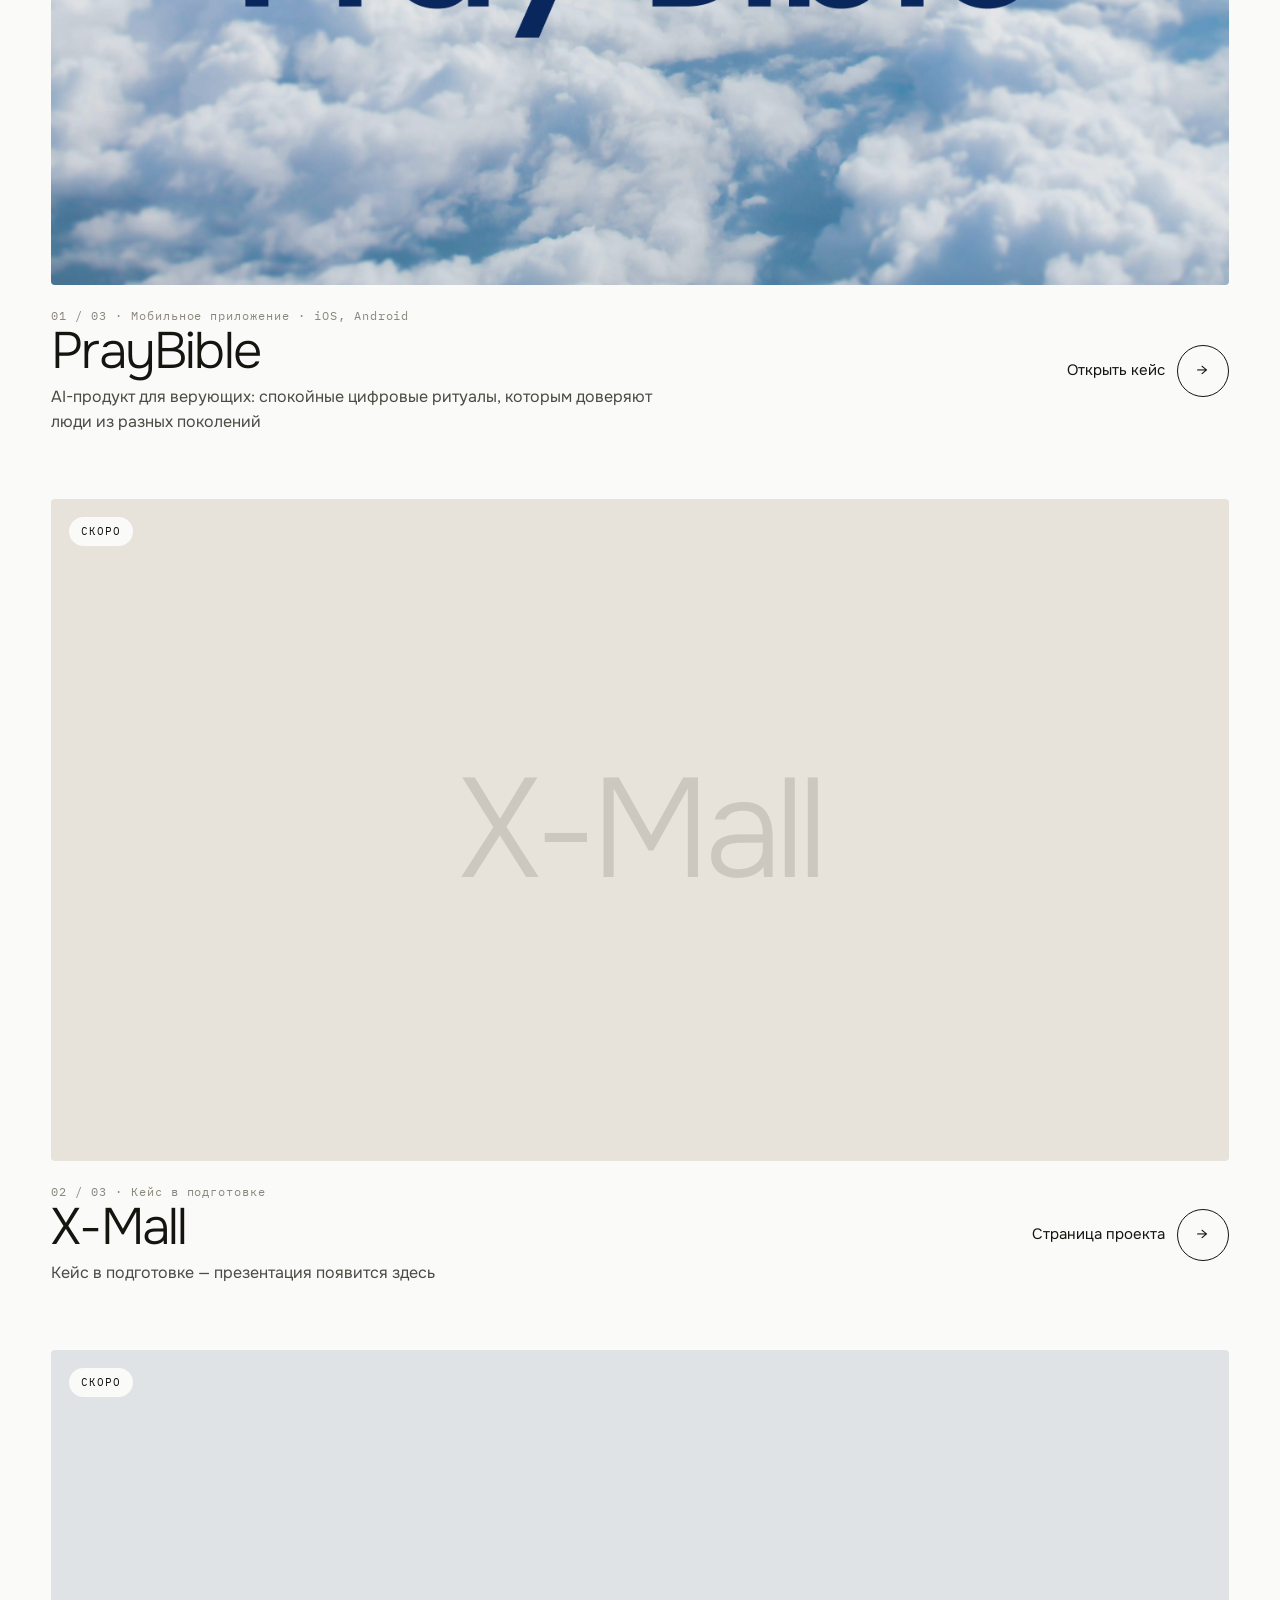
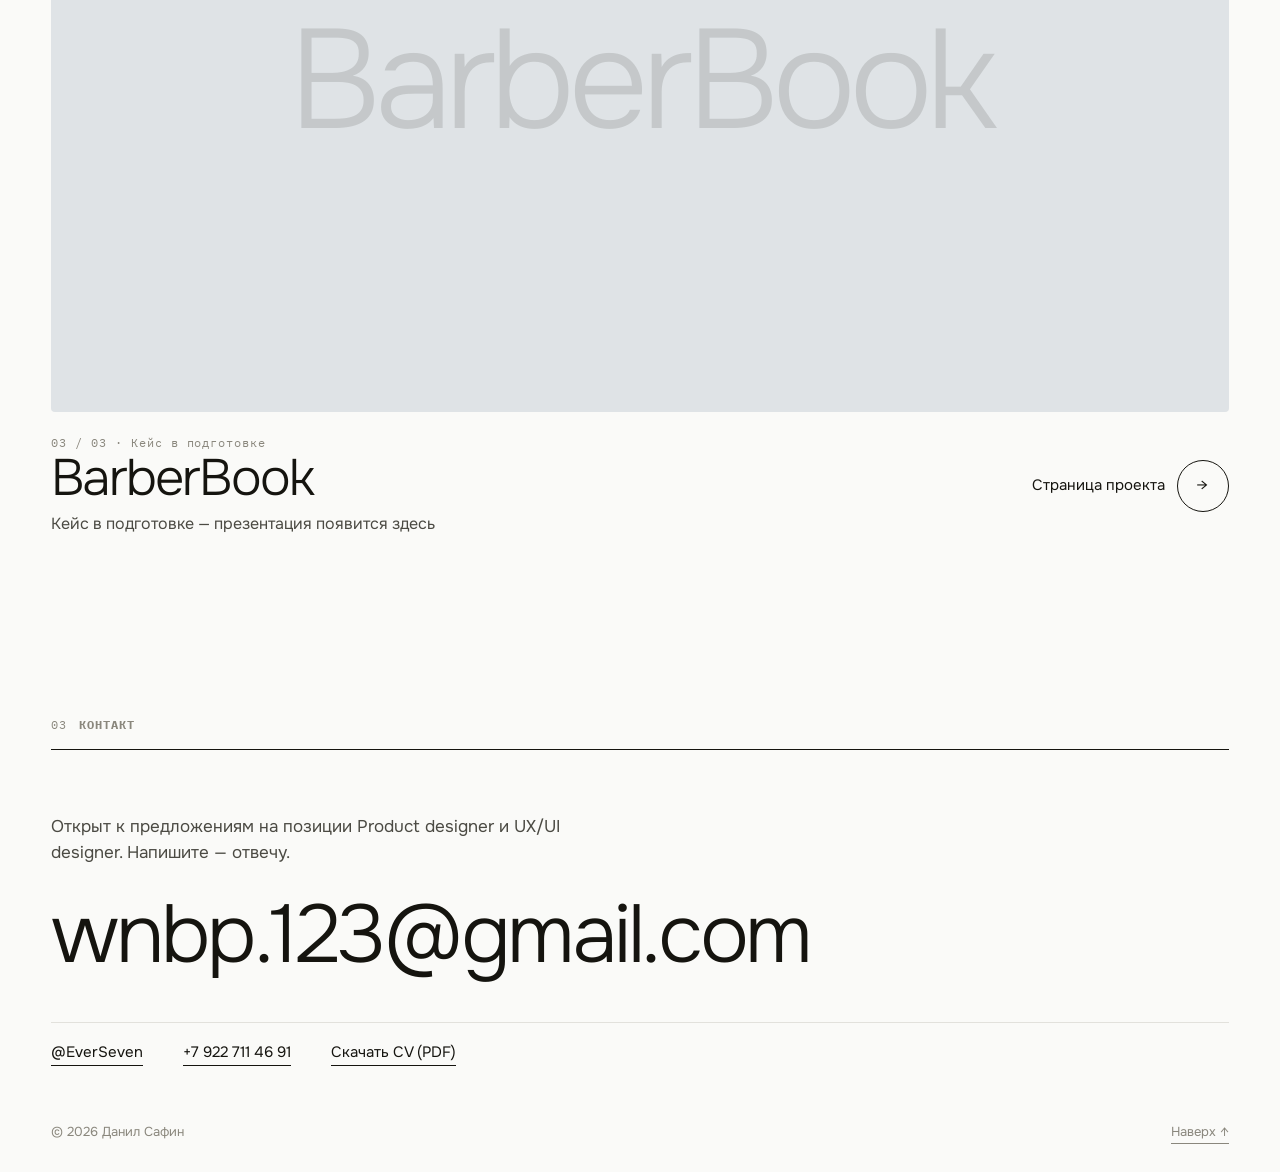
==== commit 2fd48782: "v8" ====
--- a/index.html
+++ b/index.html
@@ -43,11 +43,11 @@
     <!-- ОБО МНЕ -->
     <section class="section" id="about" aria-labelledby="about-h">
       <div class="wrap">
-        <div class="section__head"><h2 class="label" id="about-h">Обо мне</h2><span class="label">01</span></div>
+        <div class="section__head"><span class="label">01</span><h2 class="label" id="about-h">Обо мне</h2></div>
         <div class="about">
           <p class="about__lead reveal">
-            UX/UI-дизайнер. Единственный дизайнер в команде: вёл продукт от задачи до финального интерфейса и следил за реализацией вместе с разработчиками.
-            <span>Реализовал 20+ проектов — от внутренних порталов и мобильных приложений до маркетплейсов и сервисов онлайн-бронирования. Взаимодействую с разработчиками на этапе реализации и слежу, чтобы готовый интерфейс соответствовал макетам и логике сценариев.</span>
+            Реализовал 20+ проектов — от внутренних порталов и мобильных приложений до маркетплейсов и сервисов онлайн-бронирования.
+            <span>Взаимодействую с разработчиками на этапе реализации и слежу, чтобы готовый интерфейс соответствовал макетам и логике сценариев.</span>
           </p>
           <div class="about__side reveal">
             <p>Помимо дизайна, занимаюсь коммуникацией с бизнесом, подготовкой презентаций и коммерческих предложений, вёрсткой лендингов на Tilda и Framer. Также знаком с инструментами вайбкодинга для быстрого создания и проверки цифровых решений.</p>
@@ -113,7 +113,7 @@
     <!-- ПРОЕКТЫ -->
     <section class="section" id="projects" aria-labelledby="projects-h">
       <div class="wrap">
-        <div class="section__head"><h2 class="label" id="projects-h">Избранные проекты</h2><span class="label">02</span></div>
+        <div class="section__head"><span class="label">02</span><h2 class="label" id="projects-h">Избранные проекты</h2></div>
         <div class="projects" id="project-list">
           <noscript><p>Для отображения проектов включите JavaScript или откройте: <a href="projects/praybible/">PrayBible</a>, <a href="projects/x-mall/">X-Mall</a>, <a href="projects/barberbook/">BarberBook</a>.</p></noscript>
         </div>
@@ -123,7 +123,7 @@
     <!-- КОНТАКТ -->
     <section class="contact" id="contact" aria-labelledby="contact-h">
       <div class="wrap">
-        <div class="section__head"><h2 class="label" id="contact-h">Контакт</h2><span class="label">03</span></div>
+        <div class="section__head"><span class="label">03</span><h2 class="label" id="contact-h">Контакт</h2></div>
         <p class="contact__lead">Открыт к предложениям на позиции Product designer и UX/UI designer. Напишите — отвечу.</p>
         <a class="contact__big" data-email="text" href="mailto:wnbp.123@gmail.com">wnbp.123@gmail.com</a>
         <div class="contact__list">
--- a/css/style.css
+++ b/css/style.css
@@ -135,7 +135,7 @@
 
 /* ---------- Секции ---------- */
 .section { padding-block: clamp(80px, 12vw, 180px) 0; }
-.section__head { display: flex; justify-content: space-between; align-items: baseline; border-top: 1px solid var(--ink); padding-top: 14px; margin-bottom: clamp(32px, 5vw, 72px); }
+.section__head { display: flex; justify-content: flex-start; gap: 12px; align-items: baseline; border-bottom: 1px solid var(--ink); padding-bottom: 14px; margin-bottom: clamp(32px, 5vw, 72px); }
 .h2 { font-weight: 300; font-size: clamp(2rem, 4.2vw, 4.2rem); line-height: 1.04; letter-spacing: -.03em; }
 
 /* ---------- Обо мне ---------- */
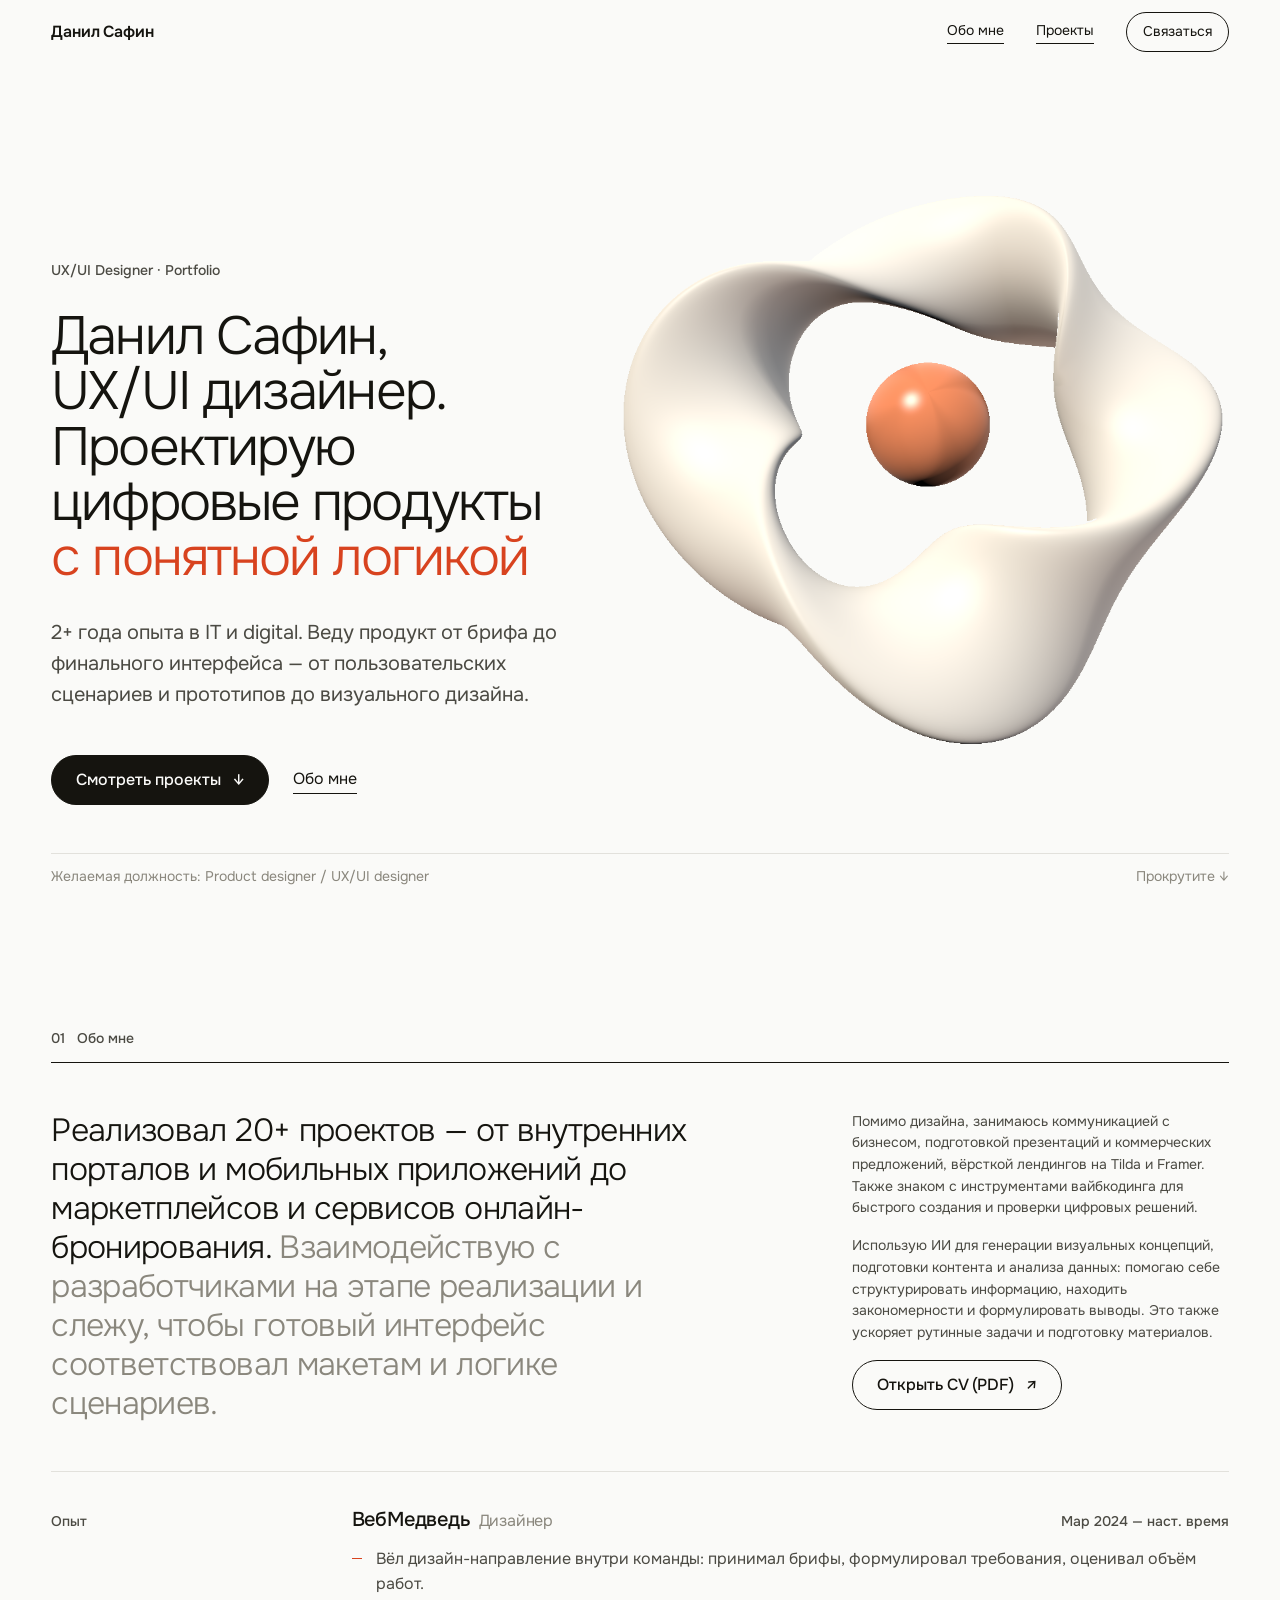
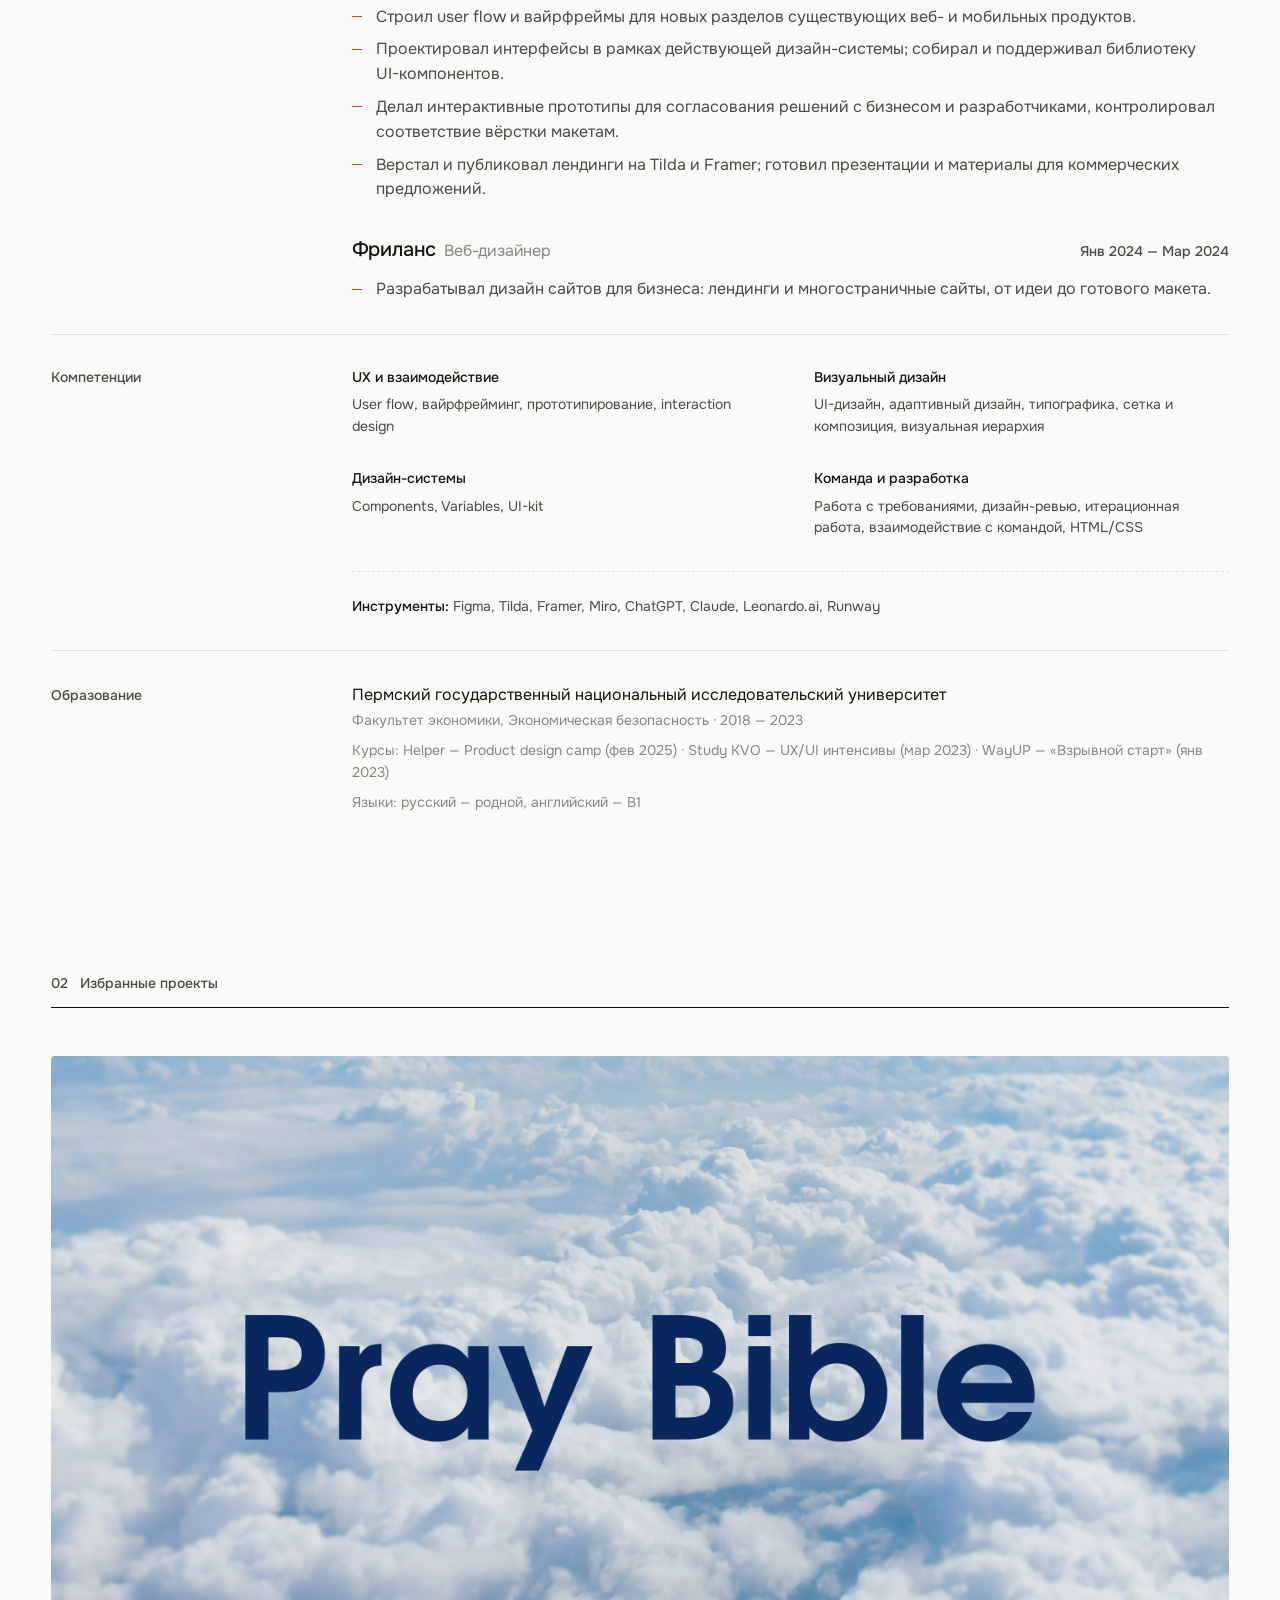
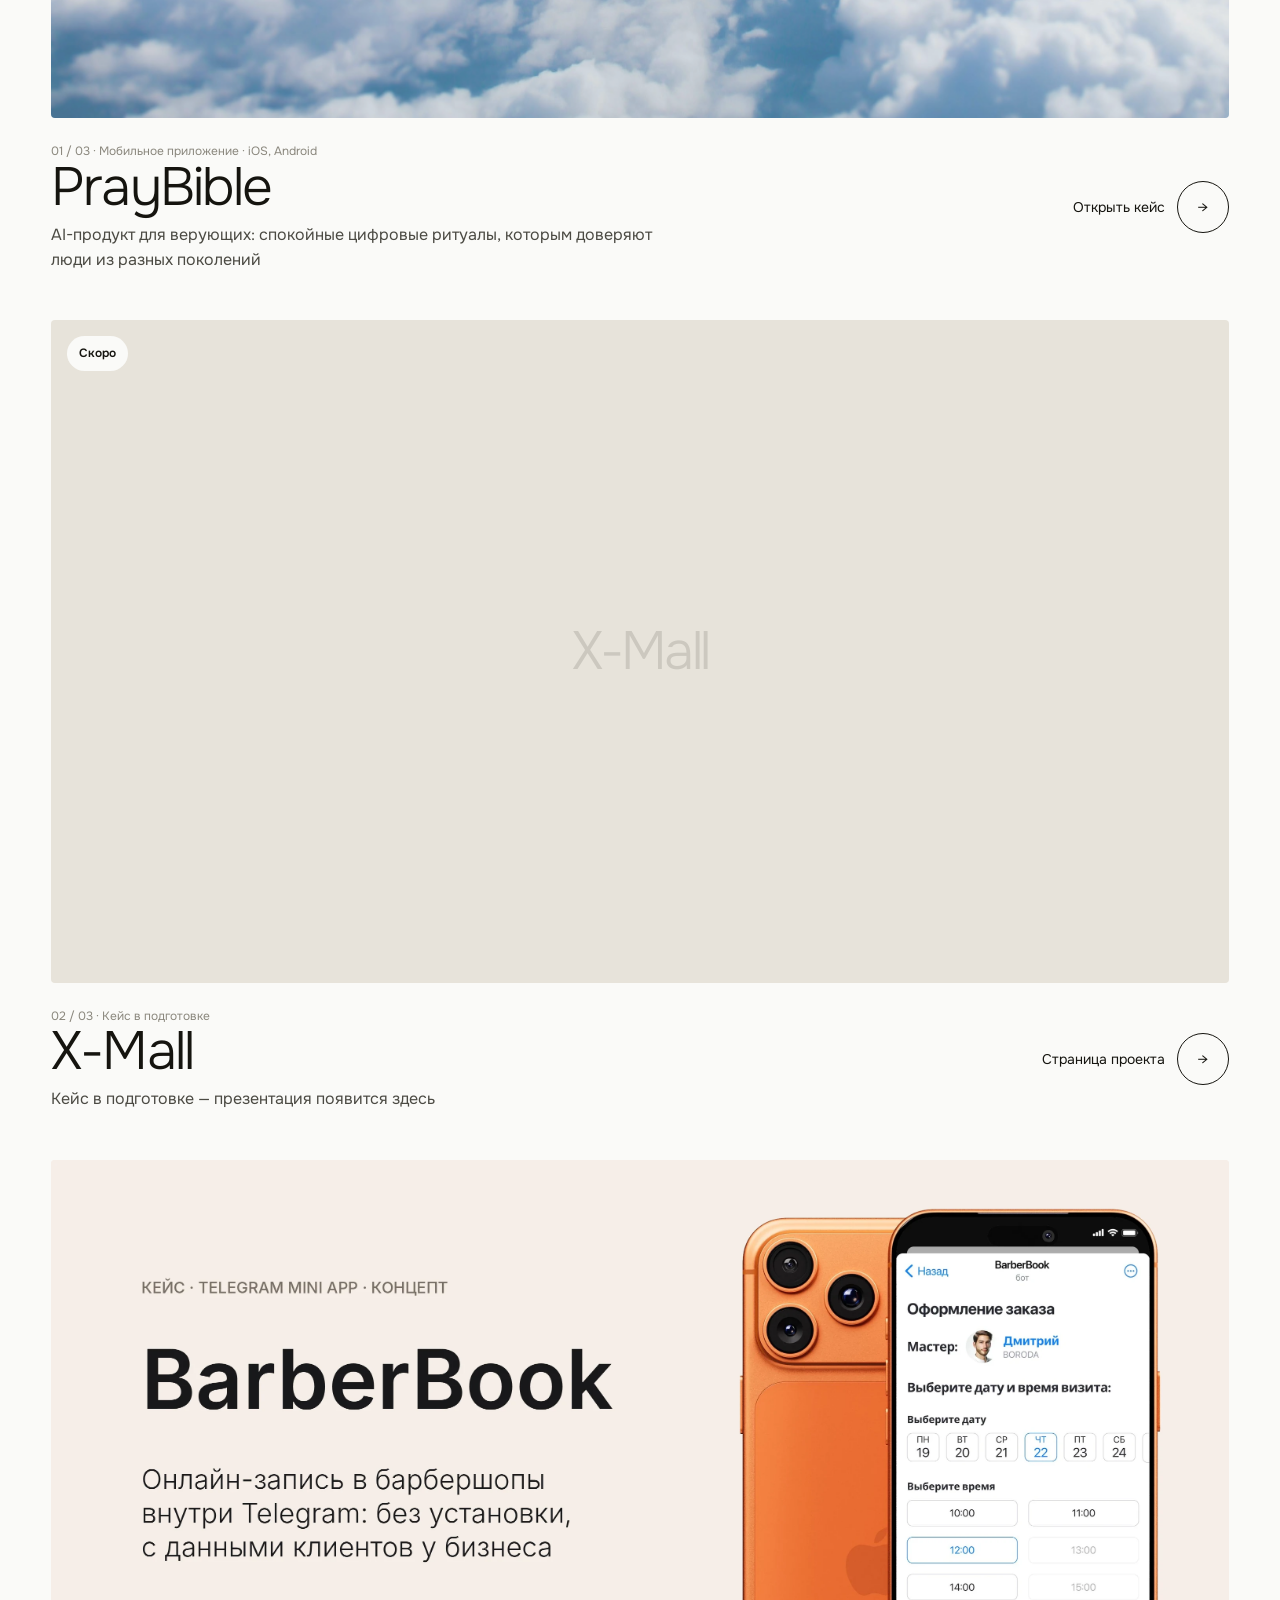
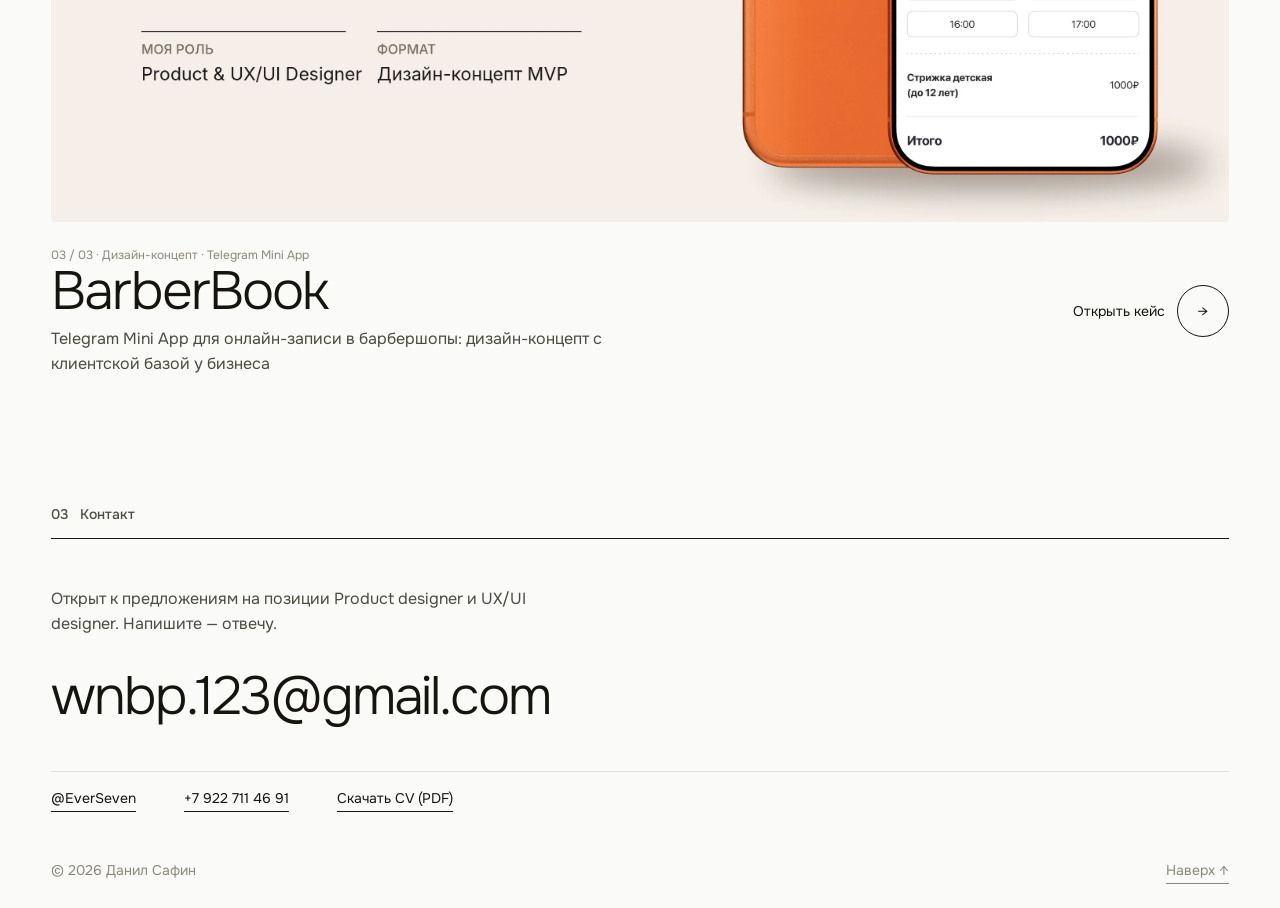
==== commit 7ac08940: "v9" ====
--- a/index.html
+++ b/index.html
@@ -11,7 +11,7 @@
   <meta name="theme-color" content="#fafaf8">
   <link rel="preconnect" href="https://fonts.googleapis.com">
   <link rel="preconnect" href="https://fonts.gstatic.com" crossorigin>
-  <link href="https://fonts.googleapis.com/css2?family=IBM+Plex+Mono:wght@400&family=Onest:wght@300;400;500;600&display=swap&subset=cyrillic" rel="stylesheet">
+  <link href="https://fonts.googleapis.com/css2?family=Onest:wght@300;400;500;600&display=swap&subset=cyrillic" rel="stylesheet">
   <link rel="stylesheet" href="css/style.css">
 </head>
 <body id="top">
@@ -34,9 +34,11 @@
           <a class="link" href="#about">Обо мне</a>
         </div>
       </div>
-      <div class="wrap hero__meta label">
-        <span>Желаемая должность: Product designer / UX/UI designer</span>
-        <span>Прокрутите ↓</span>
+      <div class="wrap">
+        <div class="hero__meta">
+          <span>Желаемая должность: Product designer / UX/UI designer</span>
+          <span>Прокрутите ↓</span>
+        </div>
       </div>
     </section>
 
@@ -61,7 +63,7 @@
               <div class="row__body">
                 <div class="job">
                   <div class="job__top">
-                    <div class="job__name">ВебМедведь<small>Designer</small></div>
+                    <div class="job__name">ВебМедведь<small>Дизайнер</small></div>
                     <span class="label">Мар 2024 — наст. время</span>
                   </div>
                   <ul>
@@ -74,7 +76,7 @@
                 </div>
                 <div class="job">
                   <div class="job__top">
-                    <div class="job__name">Фриланс<small>Web designer</small></div>
+                    <div class="job__name">Фриланс<small>Веб-дизайнер</small></div>
                     <span class="label">Янв 2024 — Мар 2024</span>
                   </div>
                   <ul>
--- a/css/style.css
+++ b/css/style.css
@@ -15,11 +15,25 @@
   --accent-ink: #ffffff;
 
   --font: "Onest", "Inter", system-ui, -apple-system, "Segoe UI", Roboto, Arial, sans-serif;
-  --mono: "IBM Plex Mono", ui-monospace, "SF Mono", Menlo, Consolas, monospace;
 
   --gutter: clamp(20px, 4vw, 56px);
   --maxw: 1480px;
   --ease: cubic-bezier(.22, .61, .21, 1);
+
+  /* шкала отступов */
+  --sp-1: 4px; --sp-2: 8px; --sp-3: 12px; --sp-4: 16px; --sp-5: 24px; --sp-6: 32px; --sp-7: 48px;
+  --gap: clamp(16px, 2vw, 24px);              /* между соседними карточками */
+  --block: clamp(32px, 4vw, 48px);            /* между блоками внутри раздела */
+  --feat: clamp(72px, 9vw, 128px);            /* между экранами продукта внутри раздела */
+  --sec: clamp(88px, 10vw, 152px);            /* между разделами */
+
+  /* типографика: 12 / 14 / 16 / 20 / 32 / 48–56 */
+  --fs-label: 12px;
+  --fs-small: 14px;
+  --fs-body: 16px;
+  --fs-lead: 20px;
+  --fs-h3: clamp(1.75rem, 3.1vw, 2rem);       /* 28–32: заголовок экрана продукта */
+  --fs-h2: clamp(2rem, 4.2vw, 3.5rem);        /* 32–56: заголовок раздела и первого экрана */
 }
 
 *, *::before, *::after { box-sizing: border-box; }
@@ -29,7 +43,7 @@
   background: var(--bg);
   color: var(--ink);
   font-family: var(--font);
-  font-size: 17px;
+  font-size: var(--fs-body);
   line-height: 1.55;
   -webkit-font-smoothing: antialiased;
   overflow-x: hidden;
@@ -44,7 +58,7 @@
 
 .skip {
   position: absolute; left: 12px; top: -60px; z-index: 100;
-  background: var(--ink); color: #fff; padding: 10px 14px; border-radius: 4px; text-decoration: none;
+  background: var(--ink); color: #fff; padding: var(--sp-3) var(--sp-4); border-radius: 4px; text-decoration: none;
 }
 .skip:focus { top: 12px; }
 
@@ -60,18 +74,19 @@
 .link:hover { background-size: 0 1px; background-position: 100% 100%; color: var(--accent); }
 
 .label {
-  font-family: var(--mono);
-  font-size: 12px;
-  letter-spacing: .08em;
-  text-transform: uppercase;
-  color: var(--ink-3);
+  font-family: var(--font);
+  font-size: var(--fs-small);
+  font-weight: 500;
+  letter-spacing: 0;
+  text-transform: none;
+  color: var(--ink-2);
 }
 
 /* Кнопка */
 .btn {
   display: inline-flex; align-items: center; gap: 12px;
-  font: 500 15px/1 var(--font);
-  padding: 16px 22px;
+  font: 500 var(--fs-body)/1 var(--font);
+  padding: var(--sp-4) var(--sp-5);
   border: 1px solid var(--ink);
   border-radius: 999px;
   color: var(--ink);
@@ -96,9 +111,9 @@
 .nav.is-scrolled { background: color-mix(in srgb, var(--bg) 88%, transparent); backdrop-filter: blur(10px); border-color: var(--line); }
 .nav__in { display: flex; align-items: center; justify-content: space-between; height: 64px; gap: 16px; }
 .nav__logo { font-weight: 600; text-decoration: none; letter-spacing: -.01em; white-space: nowrap; }
-.nav__links { display: flex; gap: clamp(14px, 3vw, 36px); align-items: center; font-size: 15px; }
+.nav__links { display: flex; gap: clamp(12px, 3vw, 32px); align-items: center; font-size: var(--fs-small); }
 .nav__links a { text-decoration: none; white-space: nowrap; }
-.nav__cta { border: 1px solid var(--ink); border-radius: 999px; padding: 8px 16px; transition: background .25s, color .25s; }
+.nav__cta { border: 1px solid var(--ink); border-radius: 999px; padding: var(--sp-2) var(--sp-4); transition: background .25s, color .25s; }
 .nav__cta:hover { background: var(--ink); color: var(--bg); }
 
 /* ---------- Hero ---------- */
@@ -116,11 +131,11 @@
 }
 .hero.no-webgl .hero__fallback { display: block; }
 .hero.no-webgl canvas { display: none; }
-.hero__body { position: relative; z-index: 1; padding-block: clamp(32px, 6vh, 72px) clamp(28px, 5vh, 56px); }
-.hero__eyebrow { margin-bottom: clamp(18px, 3vh, 32px); }
+.hero__body { position: relative; z-index: 1; padding-block: clamp(32px, 6vh, 48px); }
+.hero__eyebrow { margin-bottom: clamp(16px, 3vh, 32px); }
 .hero h1 {
   font-weight: 300;
-  font-size: clamp(2.35rem, 5vw, 5.3rem);
+  font-size: var(--fs-h2);
   line-height: 1.03;
   letter-spacing: -.035em;
   max-width: 9.4em;
@@ -128,42 +143,43 @@
 }
 .hero h1 em { font-style: normal; color: var(--accent); }
 /* Новый заголовок шире прежнего: на ноутбуках чуть уменьшаем кегль, чтобы строка не заходила на 3D-объект */
-@media (min-width: 1025px) { .hero h1 { font-size: clamp(2.2rem, 3.5vw, 4.6rem); max-width: 12.5em; } }
-.hero__sub { margin-top: clamp(20px, 3.5vh, 36px); max-width: 33rem; color: var(--ink-2); font-size: clamp(16px, 1.25vw, 19px); }
-.hero__row { margin-top: clamp(28px, 5vh, 48px); display: flex; align-items: center; gap: 28px; flex-wrap: wrap; }
-.hero__meta { display: flex; justify-content: space-between; border-top: 1px solid var(--line); padding-block: 14px; position: relative; z-index: 1; }
+@media (min-width: 1025px) { .hero h1 { font-size: var(--fs-h2); max-width: 12.5em; } }
+.hero__sub { margin-top: clamp(16px, 3.5vh, 32px); max-width: 33rem; color: var(--ink-2); font-size: var(--fs-lead); }
+.hero__row { margin-top: clamp(24px, 5vh, 48px); display: flex; align-items: center; gap: var(--sp-5); flex-wrap: wrap; }
+.hero__meta { display: flex; justify-content: space-between; border-top: 1px solid var(--line); padding-block: var(--sp-3); color: var(--ink-3); font-size: var(--fs-small); position: relative; z-index: 1; }
 
 /* ---------- Секции ---------- */
-.section { padding-block: clamp(80px, 12vw, 180px) 0; }
-.section__head { display: flex; justify-content: flex-start; gap: 12px; align-items: baseline; border-bottom: 1px solid var(--ink); padding-bottom: 14px; margin-bottom: clamp(32px, 5vw, 72px); }
-.h2 { font-weight: 300; font-size: clamp(2rem, 4.2vw, 4.2rem); line-height: 1.04; letter-spacing: -.03em; }
+.section { padding-block: var(--sec) 0; }
+.section__head { display: flex; justify-content: flex-start; gap: 12px; align-items: baseline; border-bottom: 1px solid var(--ink); padding-bottom: var(--sp-3); margin-bottom: var(--block); }
+.h2 { font-weight: 300; font-size: var(--fs-h2); line-height: 1.04; letter-spacing: -.03em; }
 
 /* ---------- Обо мне ---------- */
-.about { display: grid; grid-template-columns: repeat(12, 1fr); column-gap: 24px; row-gap: clamp(40px, 6vw, 80px); }
-.about__lead { grid-column: 1 / span 7; font-weight: 300; font-size: clamp(1.4rem, 2.5vw, 2.35rem); line-height: 1.22; letter-spacing: -.02em; }
+.about { display: grid; grid-template-columns: repeat(12, 1fr); column-gap: 24px; row-gap: var(--block); }
+.about__lead { grid-column: 1 / span 7; font-weight: 300; font-size: clamp(1.25rem, 2.5vw, 2rem); line-height: 1.22; letter-spacing: -.02em; }
 .about__lead span { color: var(--ink-3); }
-.about__side { grid-column: 9 / span 4; align-self: end; display: flex; flex-direction: column; gap: 22px; color: var(--ink-2); font-size: 15px; }
+.about__lead { padding-top: 0; }
+.about__side { grid-column: 9 / span 4; align-self: start; display: flex; flex-direction: column; gap: var(--sp-4); color: var(--ink-2); font-size: var(--fs-small); }
 .about__rows { grid-column: 1 / -1; }
-.row { display: grid; grid-template-columns: repeat(12, 1fr); column-gap: 24px; padding-block: 28px; border-top: 1px solid var(--line); }
-.row > .label { grid-column: 1 / span 3; padding-top: 4px; }
+.row { display: grid; grid-template-columns: repeat(12, 1fr); column-gap: 24px; align-items: baseline; padding-block: var(--sp-6); border-top: 1px solid var(--line); }
+.row > .label { grid-column: 1 / span 3; padding-top: 0; }
 .row__body { grid-column: 4 / span 9; }
-.job + .job { margin-top: 36px; }
+.job + .job { margin-top: var(--sp-6); }
 .job__top { display: flex; justify-content: space-between; gap: 16px; flex-wrap: wrap; align-items: baseline; }
-.job__name { font-size: 22px; font-weight: 500; letter-spacing: -.01em; }
-.job__name small { font-weight: 400; color: var(--ink-3); font-size: 16px; margin-left: 8px; }
-.job ul { margin-top: 14px; display: grid; gap: 8px; max-width: 54rem; color: var(--ink-2); font-size: 16px; }
-.job li { padding-left: 20px; position: relative; }
+.job__name { font-size: var(--fs-lead); font-weight: 500; letter-spacing: -.01em; }
+.job__name small { font-weight: 400; color: var(--ink-3); font-size: var(--fs-body); margin-left: 8px; }
+.job ul { margin-top: var(--sp-3); display: grid; gap: 8px; max-width: 54rem; color: var(--ink-2); font-size: var(--fs-body); }
+.job li { padding-left: var(--sp-5); position: relative; }
 .job li::before { content: ""; position: absolute; left: 0; top: .72em; width: 10px; height: 1px; background: var(--accent); }
-.skills { display: grid; grid-template-columns: repeat(2, 1fr); gap: 28px 40px; }
-.skills h3 { font: 500 15px/1.3 var(--font); margin-bottom: 8px; }
-.skills p { color: var(--ink-2); font-size: 15px; }
-.tools { margin-top: 28px; padding-top: 22px; border-top: 1px dashed var(--line); color: var(--ink-2); font-size: 15px; }
+.skills { display: grid; grid-template-columns: repeat(2, 1fr); gap: var(--sp-6) var(--sp-7); }
+.skills h3 { font: 500 var(--fs-small)/1.3 var(--font); margin-bottom: 8px; }
+.skills p { color: var(--ink-2); font-size: var(--fs-small); }
+.tools { margin-top: var(--sp-6); padding-top: var(--sp-5); border-top: 1px dashed var(--line); color: var(--ink-2); font-size: var(--fs-small); }
 .tools b { font-weight: 500; color: var(--ink); }
 .edu p + p { margin-top: 8px; }
-.edu .muted { color: var(--ink-3); font-size: 15px; }
+.edu .muted { color: var(--ink-3); font-size: var(--fs-small); }
 
 /* ---------- Проекты ---------- */
-.projects { display: grid; gap: clamp(36px, 5vw, 72px); }
+.projects { display: grid; gap: clamp(32px, 5vw, 48px); }
 .card { display: block; text-decoration: none; color: inherit; position: relative; }
 .card__media {
   position: relative; overflow: hidden; border-radius: 4px;
@@ -172,13 +188,13 @@
 }
 .card__media img { width: 100%; height: 100%; object-fit: cover; object-position: 50% 40%; transition: transform 1.1s var(--ease); }
 .card:hover .card__media img { transform: scale(1.025); }
-.card__soon { font-weight: 300; font-size: clamp(3rem, 11vw, 10rem); letter-spacing: -.05em; color: rgba(21, 20, 15, .13); user-select: none; }
-.card__badge { position: absolute; top: 18px; left: 18px; background: var(--bg); padding: 6px 12px; border-radius: 999px; font-family: var(--mono); font-size: 11px; letter-spacing: .08em; text-transform: uppercase; }
-.card__foot { display: grid; grid-template-columns: 1fr auto; gap: 8px 32px; align-items: start; padding-top: 22px; }
-.card__no { font-family: var(--mono); font-size: 12px; color: var(--ink-3); letter-spacing: .08em; }
-.card__title { font-weight: 300; font-size: clamp(2rem, 4vw, 3.8rem); line-height: 1; letter-spacing: -.035em; }
-.card__cap { grid-column: 1; color: var(--ink-2); max-width: 40rem; font-size: 16px; }
-.card__go { grid-column: 2; grid-row: 1 / span 2; display: flex; align-items: center; gap: 12px; font-size: 15px; align-self: center; }
+.card__soon { font-weight: 300; font-size: var(--fs-h2); letter-spacing: -.05em; color: rgba(21, 20, 15, .13); user-select: none; }
+.card__badge { position: absolute; top: var(--sp-4); left: var(--sp-4); background: var(--bg); padding: var(--sp-2) var(--sp-3); border-radius: 999px; font-size: var(--fs-label); font-weight: 600; }
+.card__foot { display: grid; grid-template-columns: 1fr auto; gap: 8px 32px; align-items: start; padding-top: var(--sp-5); }
+.card__no { font-size: var(--fs-label); color: var(--ink-3); }
+.card__title { font-weight: 300; font-size: var(--fs-h2); line-height: 1; letter-spacing: -.035em; }
+.card__cap { grid-column: 1; color: var(--ink-2); max-width: 40rem; font-size: var(--fs-body); }
+.card__go { grid-column: 2; grid-row: 1 / span 2; display: flex; align-items: center; gap: 12px; font-size: var(--fs-small); align-self: center; }
 .card__go i {
   display: grid; place-items: center; width: 52px; height: 52px; border: 1px solid var(--ink); border-radius: 50%;
   font-style: normal; transition: background .3s var(--ease), color .3s, transform .3s var(--ease);
@@ -188,38 +204,38 @@
 .card--soon { opacity: .92; }
 
 /* ---------- Контакт и подвал ---------- */
-.contact { padding-block: clamp(90px, 14vw, 200px) 0; }
-.contact__big { display: block; font-weight: 300; font-size: clamp(2rem, 6.4vw, 6.6rem); line-height: 1.02; letter-spacing: -.04em; text-decoration: none; word-break: break-word; transition: color .25s; }
+.contact { padding-block: var(--sec) 0; }
+.contact__big { display: block; font-weight: 300; font-size: var(--fs-h2); line-height: 1.02; letter-spacing: -.04em; text-decoration: none; word-break: break-word; transition: color .25s; }
 .contact__big:hover { color: var(--accent); }
-.contact__lead { color: var(--ink-2); margin-bottom: 28px; max-width: 34rem; }
-.contact__list { display: flex; flex-wrap: wrap; gap: 14px 40px; margin-top: 44px; padding-top: 18px; border-top: 1px solid var(--line); font-size: 15px; }
-.footer { display: flex; justify-content: space-between; flex-wrap: wrap; gap: 10px; padding-block: 56px 28px; color: var(--ink-3); font-size: 13px; }
+.contact__lead { color: var(--ink-2); margin-bottom: var(--sp-6); max-width: 34rem; }
+.contact__list { display: flex; flex-wrap: wrap; gap: var(--sp-3) var(--sp-7); margin-top: var(--sp-7); padding-top: var(--sp-4); border-top: 1px solid var(--line); font-size: var(--fs-small); }
+.footer { display: flex; justify-content: space-between; flex-wrap: wrap; gap: var(--sp-2); padding-block: var(--sp-7) var(--sp-5); color: var(--ink-3); font-size: var(--fs-small); }
 
 /* ============================================================
    Страница кейса: шапка-заглушка (для проектов без презентации)
    ============================================================ */
-.case-hero { padding-top: calc(64px + clamp(40px, 7vw, 100px)); }
-.case-hero__back { margin-bottom: clamp(28px, 4vw, 56px); display: inline-block; font-size: 15px; }
-.case-hero h1 { font-weight: 300; font-size: clamp(3rem, 10vw, 10rem); line-height: .95; letter-spacing: -.05em; }
-.case-hero__grid { display: grid; grid-template-columns: repeat(12, 1fr); column-gap: 24px; row-gap: 32px; margin-top: clamp(28px, 4vw, 56px); }
-.case-hero__sum { grid-column: 1 / span 6; font-size: clamp(17px, 1.5vw, 21px); line-height: 1.5; color: var(--ink-2); }
-.case-hero__sum .btn-row { margin-top: 28px; display: flex; gap: 12px; flex-wrap: wrap; }
+.case-hero { padding-top: calc(64px + var(--block)); }
+.case-hero__back { margin-bottom: var(--block); display: inline-block; font-size: var(--fs-small); }
+.case-hero h1 { font-weight: 300; font-size: var(--fs-h2); line-height: .95; letter-spacing: -.05em; }
+.case-hero__grid { display: grid; grid-template-columns: repeat(12, 1fr); column-gap: 24px; row-gap: var(--sp-6); margin-top: var(--block); }
+.case-hero__sum { grid-column: 1 / span 6; font-size: var(--fs-lead); line-height: 1.5; color: var(--ink-2); }
+.case-hero__sum .btn-row { margin-top: var(--sp-6); display: flex; gap: var(--sp-3); flex-wrap: wrap; }
 .meta { grid-column: 8 / span 5; display: grid; grid-template-columns: 1fr 1fr; gap: 0 24px; align-self: start; }
-.meta div { border-top: 1px solid var(--line); padding-block: 14px 18px; }
-.meta dt { font-family: var(--mono); font-size: 11px; letter-spacing: .08em; text-transform: uppercase; color: var(--ink-3); }
-.meta dd { font-size: 19px; margin-top: 4px; }
-.case-soon { margin-top: clamp(36px, 6vw, 80px); border: 1px dashed var(--ink-3); border-radius: 4px; padding: clamp(40px, 8vw, 120px) var(--gutter); text-align: center; }
-.case-soon p { max-width: 30rem; margin: 14px auto 0; color: var(--ink-2); }
+.meta div { border-top: 1px solid var(--line); padding-block: var(--sp-4); }
+.meta dt { font-size: var(--fs-label); font-weight: 600; color: var(--ink-3); }
+.meta dd { font-size: var(--fs-lead); margin-top: 4px; }
+.case-soon { margin-top: var(--block); border: 1px dashed var(--ink-3); border-radius: 4px; padding: var(--sp-7) var(--gutter); text-align: center; }
+.case-soon p { max-width: 30rem; margin: var(--sp-4) auto 0; color: var(--ink-2); }
 .case-soon .h2 { color: var(--ink-3); }
 
-.also { padding-top: clamp(64px, 9vw, 130px); }
+.also { padding-top: var(--sec); }
 .also__grid { display: grid; grid-template-columns: 1fr 1fr; gap: 24px; }
-.also a { display: block; text-decoration: none; border-top: 1px solid var(--ink); padding-top: 14px; }
+.also a { display: block; text-decoration: none; border-top: 1px solid var(--ink); padding-top: var(--sp-3); }
 .also a:hover .also__t { color: var(--accent); }
-.also__t { font-weight: 300; font-size: clamp(1.8rem, 3.6vw, 3.4rem); letter-spacing: -.03em; line-height: 1.05; margin-top: 6px; transition: color .25s; }
+.also__t { font-weight: 300; font-size: var(--fs-h3); letter-spacing: -.03em; line-height: 1.05; margin-top: var(--sp-2); transition: color .25s; }
 .also a:last-child { text-align: right; }
 /* низ страницы кейса: после блока «Другие проекты» идёт только футер */
-.also { padding-bottom: clamp(24px, 4vw, 56px); }
+.also { padding-bottom: var(--sp-7); }
 
 /* ---------- Появление при прокрутке (сдержанное) ---------- */
 .reveal-on .reveal { opacity: 0; transform: translateY(16px); transition: opacity .8s var(--ease), transform .8s var(--ease); }
@@ -249,14 +265,14 @@
 }
 
 @media (max-width: 720px) {
-  body { font-size: 16px; }
+  body { font-size: var(--fs-body); }
   .nav__in { height: 56px; }
-  .nav__links { gap: 12px; font-size: 13.5px; }
-  .nav__cta { padding: 7px 11px; }
-  .nav__logo { font-size: 15px; }
+  .nav__links { gap: 12px; font-size: var(--fs-small); }
+  .nav__cta { padding: var(--sp-2) var(--sp-3); }
+  .nav__logo { font-size: var(--fs-small); }
   /* смартфон: объект меньше и не заходит на текст */
-  .hero__stage { width: min(76vw, 330px); margin: 4px auto 6px; }
-  .hero h1 { font-size: clamp(1.9rem, 8.2vw, 2.5rem); }
+  .hero__stage { width: min(76vw, 330px); margin: var(--sp-1) auto var(--sp-2); }
+  .hero h1 { font-size: 2rem; }
   .hero__meta { flex-direction: column; gap: 4px; }
   .skills { grid-template-columns: 1fr; }
   .card__media { aspect-ratio: 4 / 3.2; }
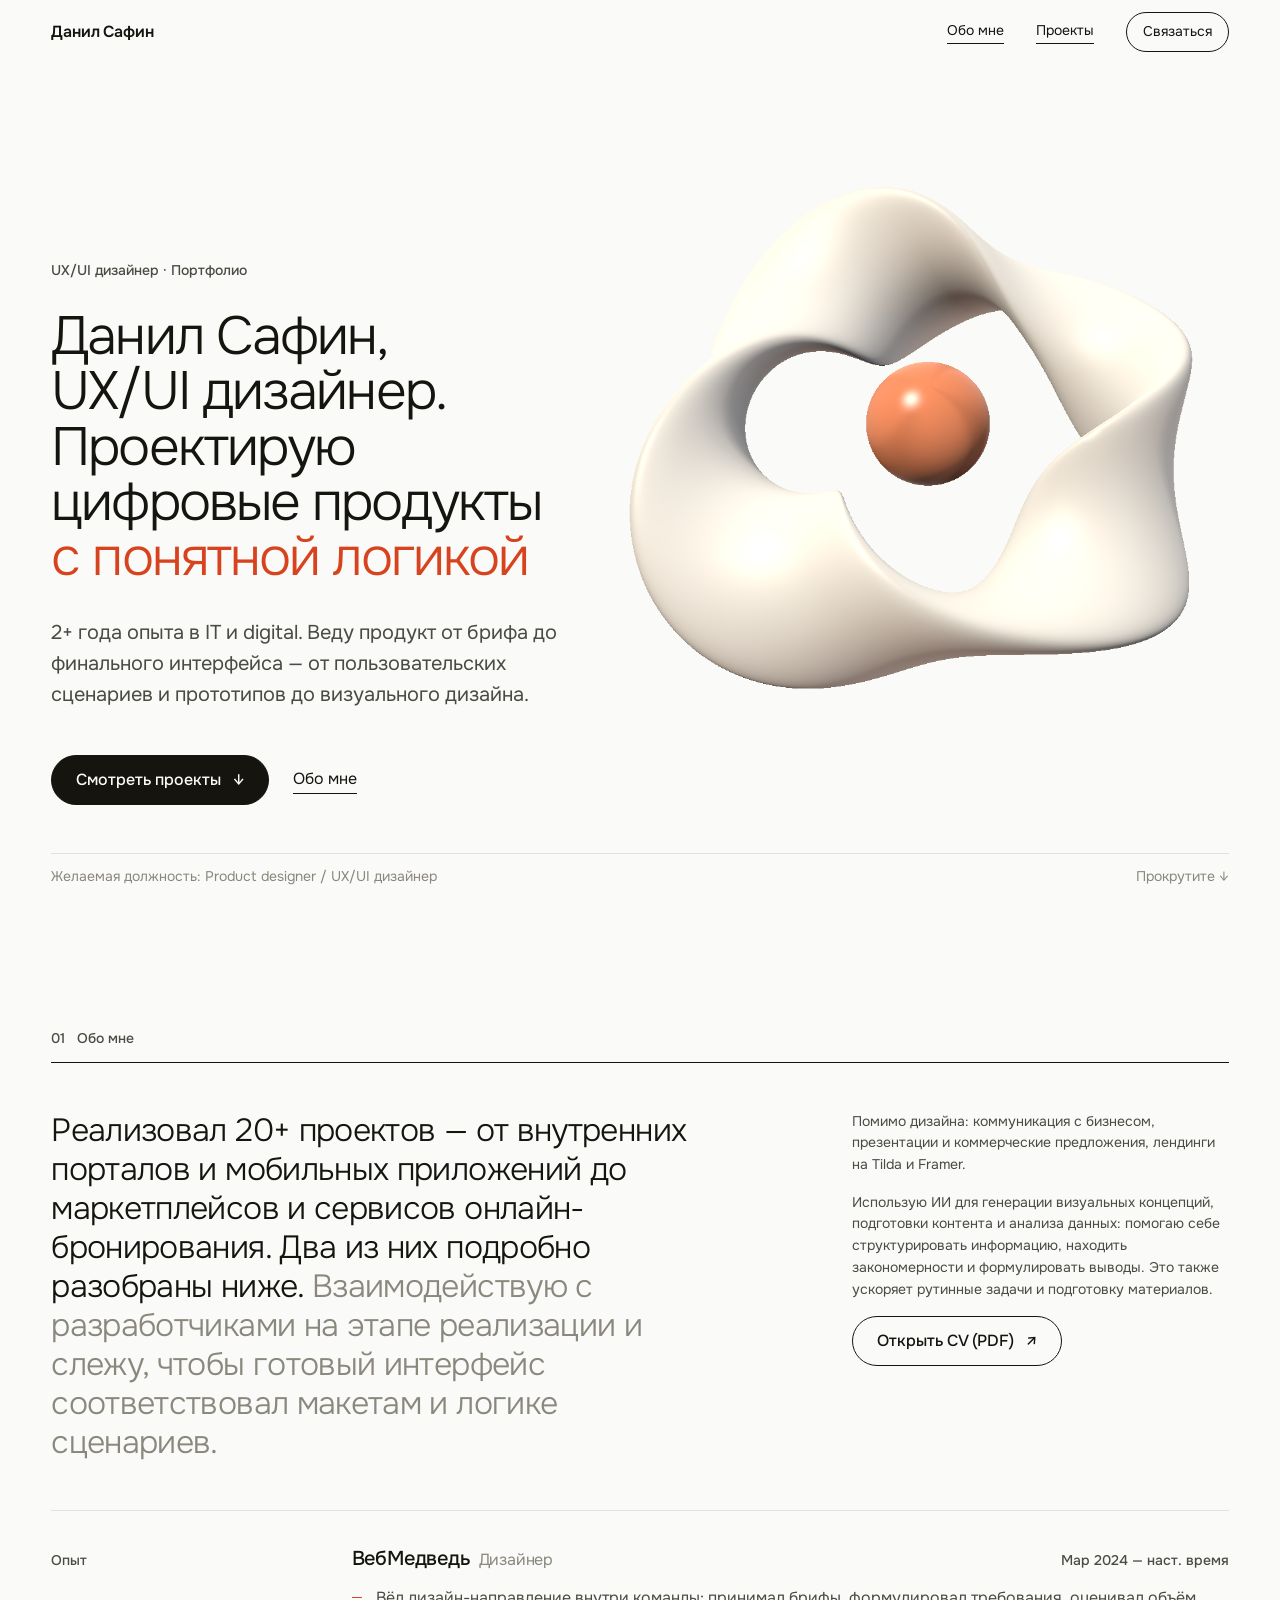
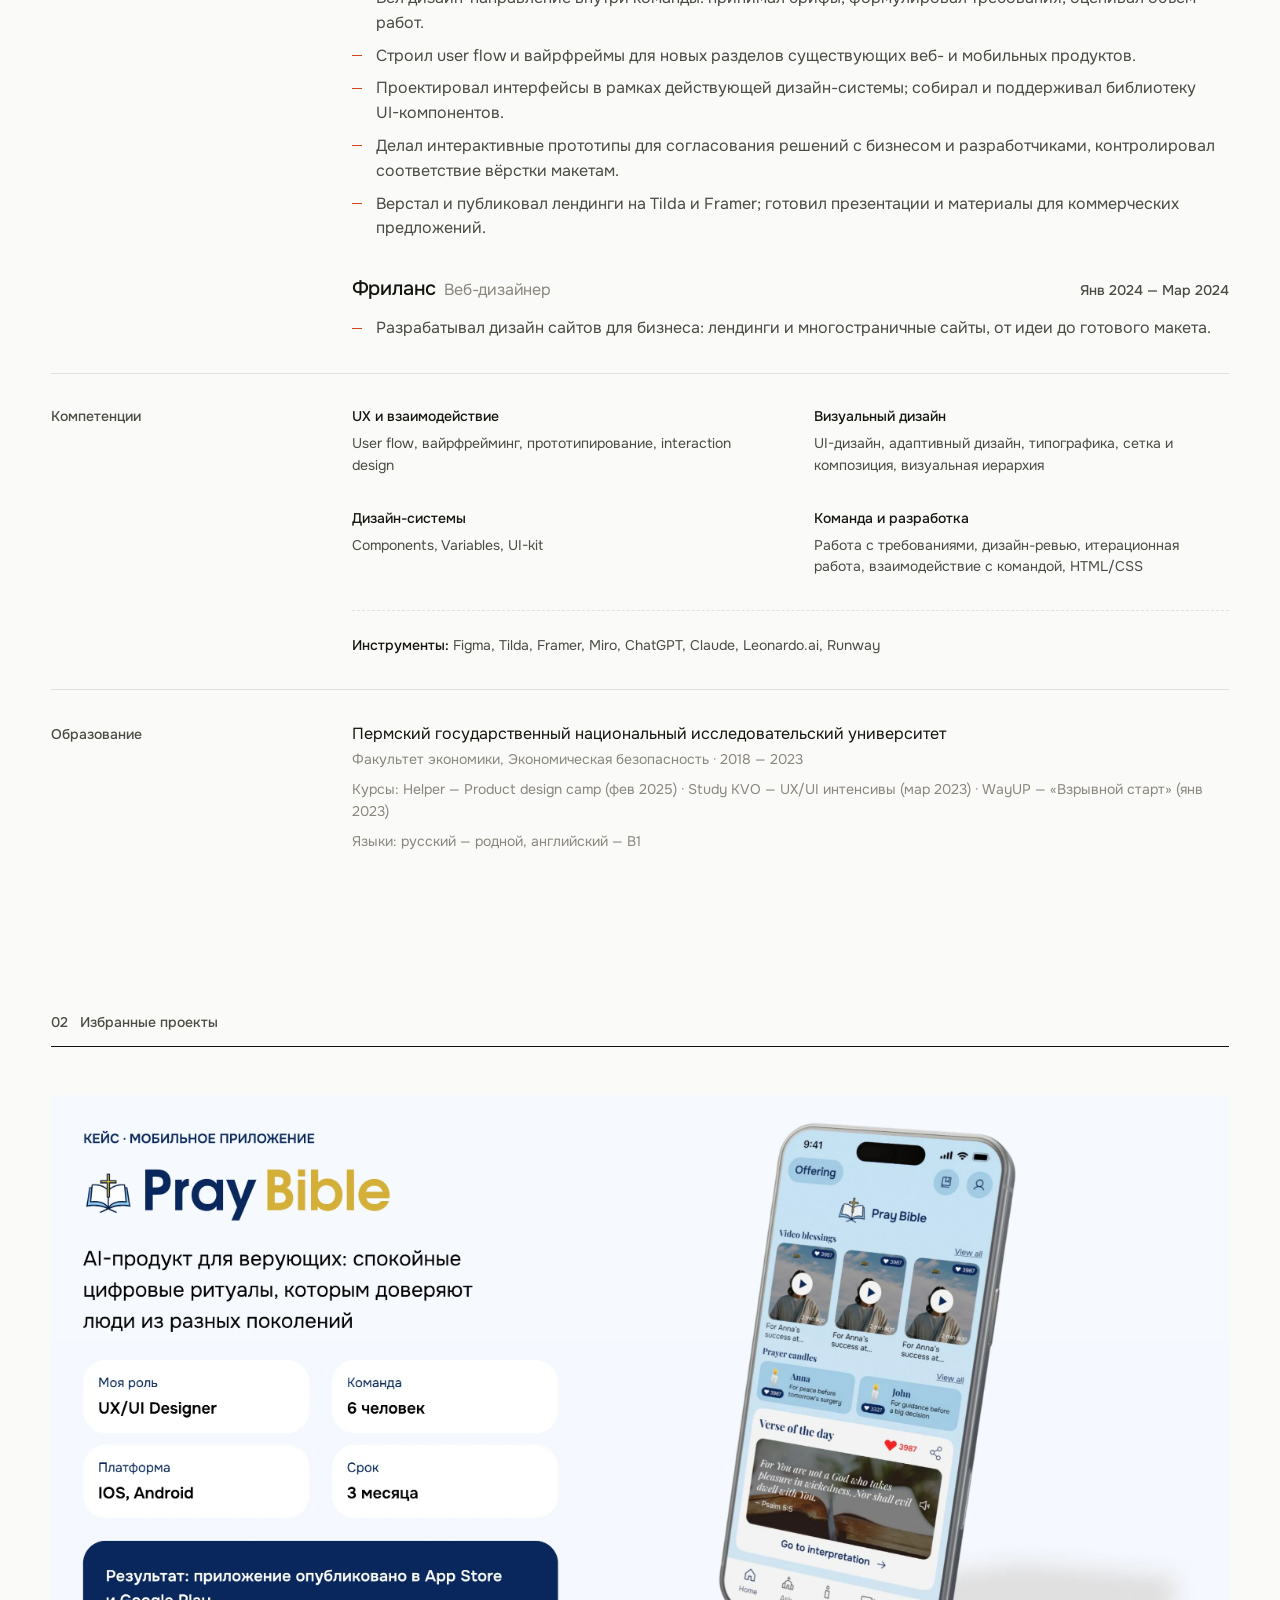
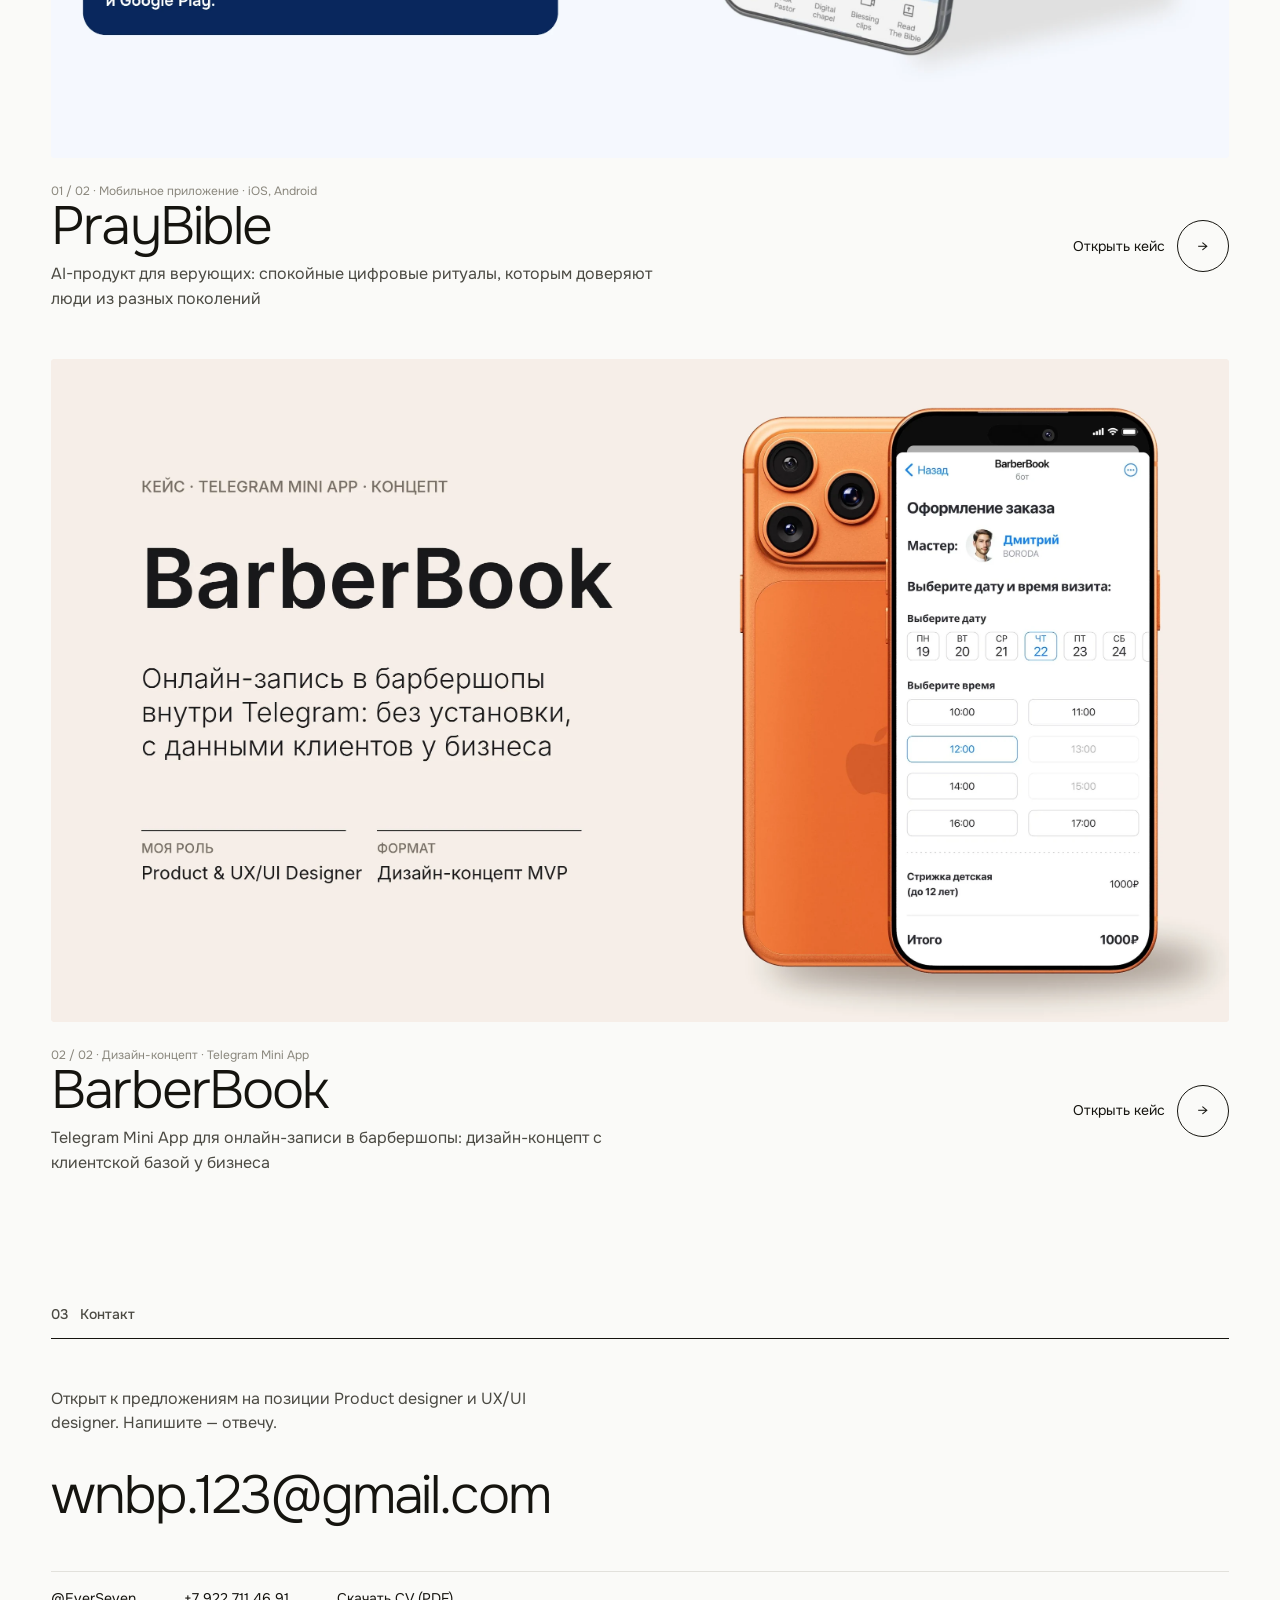
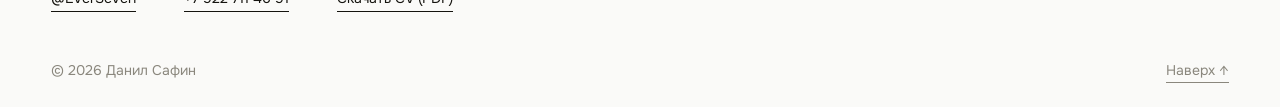
==== commit 51cb23cf: "v9" ====
--- a/index.html
+++ b/index.html
@@ -8,6 +8,9 @@
   <meta property="og:title" content="Данил Сафин — UX/UI дизайнер">
   <meta property="og:description" content="Проектирую цифровые продукты с понятной логикой.">
   <meta property="og:type" content="website">
+  <meta property="og:image" content="https://frvsv.github.io/portfolio/assets/projects/praybible/cover.webp">
+  <meta property="og:url" content="https://frvsv.github.io/portfolio/">
+  <meta name="twitter:card" content="summary_large_image">
   <meta name="theme-color" content="#fafaf8">
   <link rel="preconnect" href="https://fonts.googleapis.com">
   <link rel="preconnect" href="https://fonts.gstatic.com" crossorigin>
@@ -26,7 +29,7 @@
         <canvas id="hero-canvas"></canvas>
       </div>
       <div class="wrap hero__body">
-        <p class="label hero__eyebrow">UX/UI Designer · Portfolio</p>
+        <p class="label hero__eyebrow">UX/UI дизайнер · Портфолио</p>
         <h1 id="h1">Данил Сафин, UX/UI&nbsp;дизайнер. Проектирую цифровые продукты <em>с&nbsp;понятной логикой</em></h1>
         <p class="hero__sub">2+ года опыта в IT и digital. Веду продукт от брифа до финального интерфейса — от пользовательских сценариев и прототипов до визуального дизайна.</p>
         <div class="hero__row">
@@ -36,7 +39,7 @@
       </div>
       <div class="wrap">
         <div class="hero__meta">
-          <span>Желаемая должность: Product designer / UX/UI designer</span>
+          <span>Желаемая должность: Product designer / UX/UI дизайнер</span>
           <span>Прокрутите ↓</span>
         </div>
       </div>
@@ -48,11 +51,11 @@
         <div class="section__head"><span class="label">01</span><h2 class="label" id="about-h">Обо мне</h2></div>
         <div class="about">
           <p class="about__lead reveal">
-            Реализовал 20+ проектов — от внутренних порталов и мобильных приложений до маркетплейсов и сервисов онлайн-бронирования.
+            Реализовал 20+ проектов — от внутренних порталов и мобильных приложений до маркетплейсов и сервисов онлайн-бронирования. Два из них подробно разобраны ниже.
             <span>Взаимодействую с разработчиками на этапе реализации и слежу, чтобы готовый интерфейс соответствовал макетам и логике сценариев.</span>
           </p>
           <div class="about__side reveal">
-            <p>Помимо дизайна, занимаюсь коммуникацией с бизнесом, подготовкой презентаций и коммерческих предложений, вёрсткой лендингов на Tilda и Framer. Также знаком с инструментами вайбкодинга для быстрого создания и проверки цифровых решений.</p>
+            <p>Помимо дизайна: коммуникация с бизнесом, презентации и коммерческие предложения, лендинги на Tilda и Framer.</p>
             <p>Использую ИИ для генерации визуальных концепций, подготовки контента и анализа данных: помогаю себе структурировать информацию, находить закономерности и формулировать выводы. Это также ускоряет рутинные задачи и подготовку материалов.</p>
             <div><a class="btn" data-cv href="assets/pdf/cv-danil-safin.pdf" target="_blank" rel="noopener">Открыть CV (PDF) <span class="arr" aria-hidden="true">↗</span></a></div>
           </div>
@@ -117,7 +120,7 @@
       <div class="wrap">
         <div class="section__head"><span class="label">02</span><h2 class="label" id="projects-h">Избранные проекты</h2></div>
         <div class="projects" id="project-list">
-          <noscript><p>Для отображения проектов включите JavaScript или откройте: <a href="projects/praybible/">PrayBible</a>, <a href="projects/x-mall/">X-Mall</a>, <a href="projects/barberbook/">BarberBook</a>.</p></noscript>
+          <noscript><p>Для отображения проектов включите JavaScript или откройте: <a href="projects/praybible/">PrayBible</a>, <a href="projects/barberbook/">BarberBook</a>.</p></noscript>
         </div>
       </div>
     </section>
--- a/css/style.css
+++ b/css/style.css
@@ -234,6 +234,8 @@
 .also a:hover .also__t { color: var(--accent); }
 .also__t { font-weight: 300; font-size: var(--fs-h3); letter-spacing: -.03em; line-height: 1.05; margin-top: var(--sp-2); transition: color .25s; }
 .also a:last-child { text-align: right; }
+.also__grid--one { grid-template-columns: 1fr; }
+.also__grid--one a:last-child { text-align: left; }
 /* низ страницы кейса: после блока «Другие проекты» идёт только футер */
 .also { padding-bottom: var(--sp-7); }
 
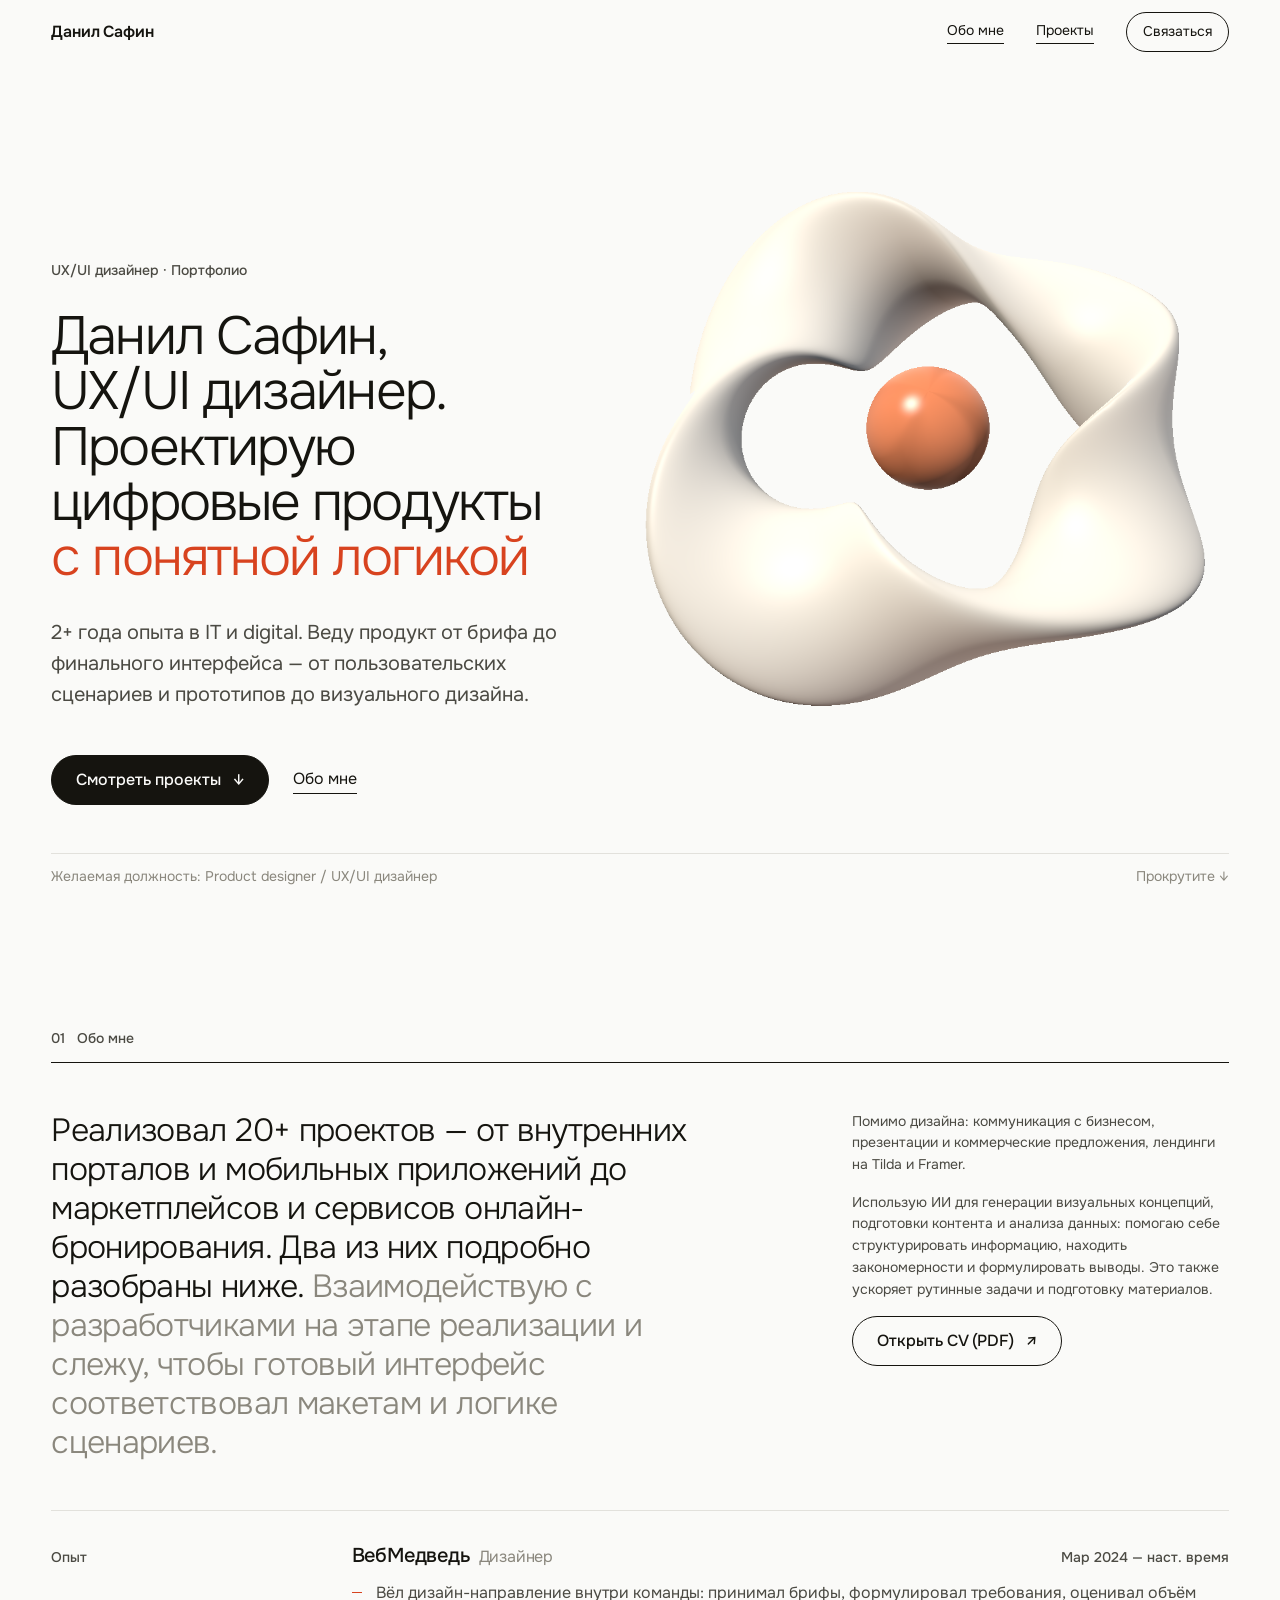
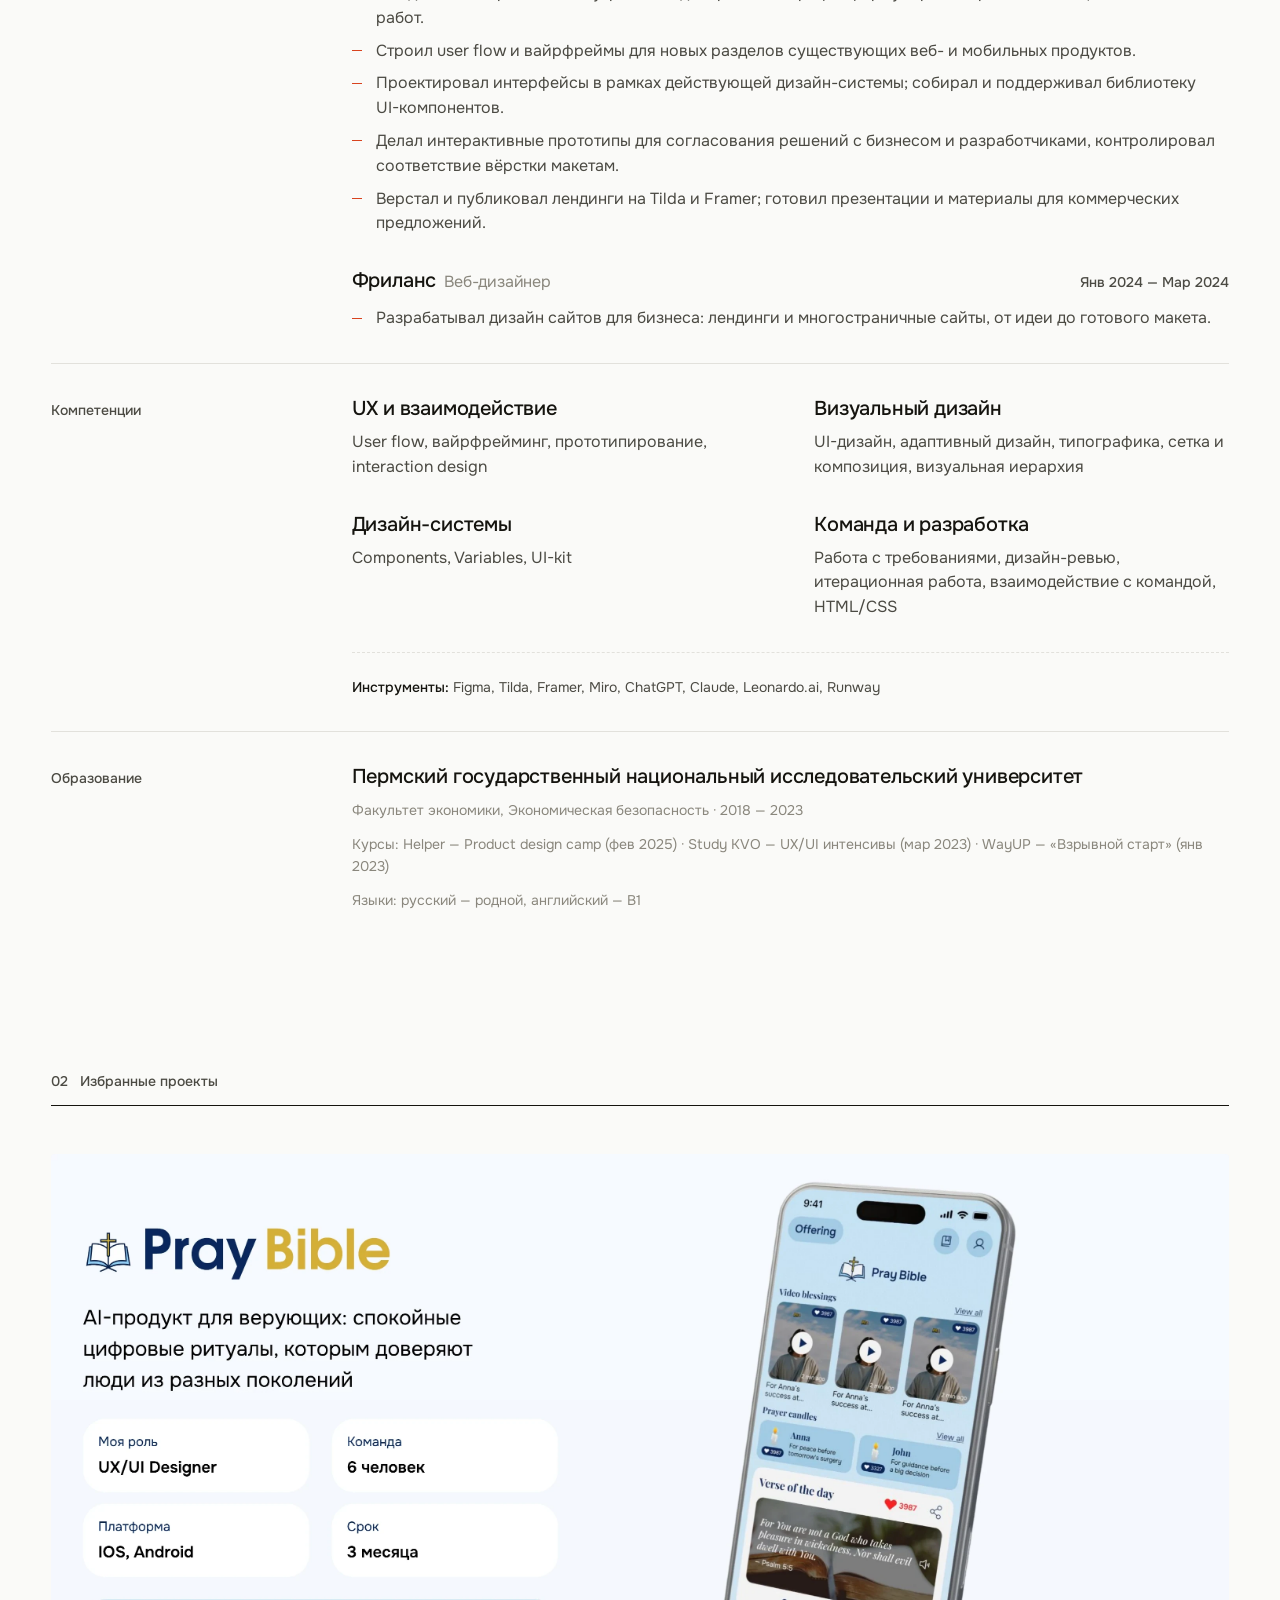
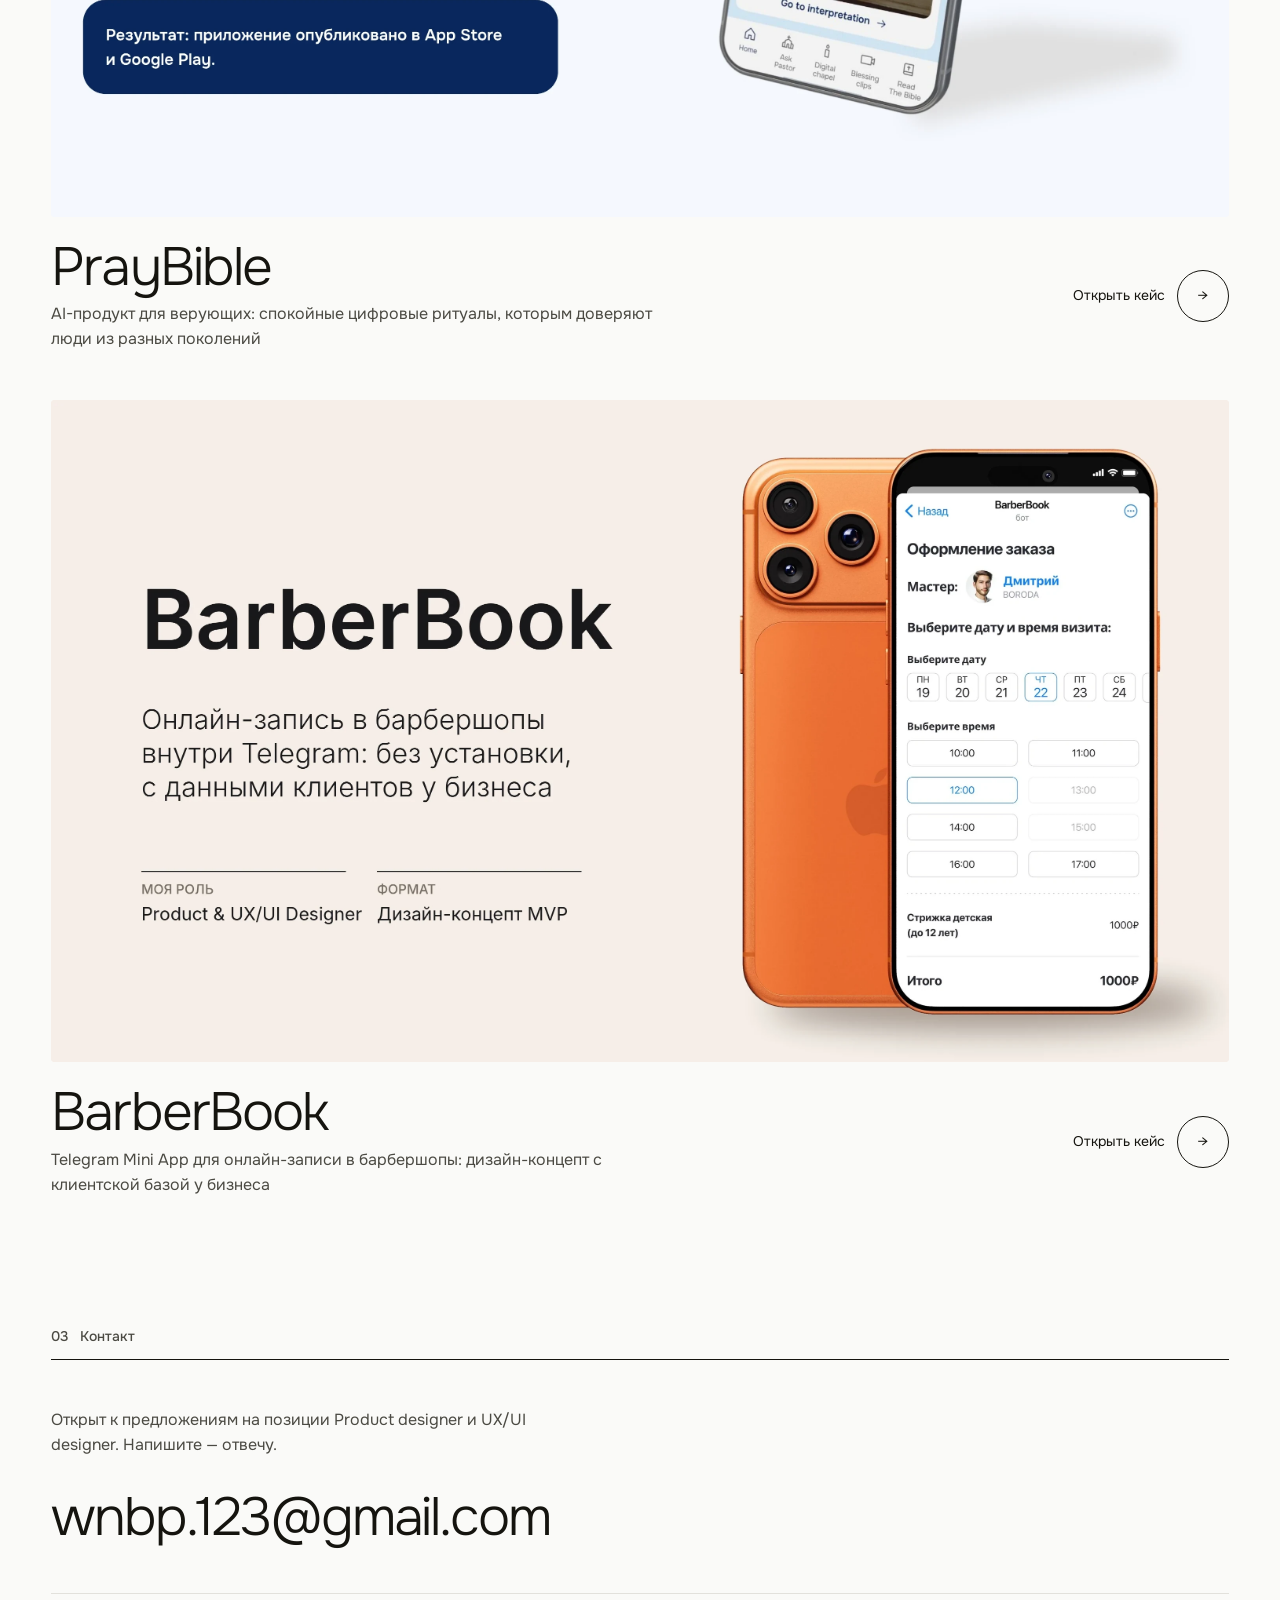
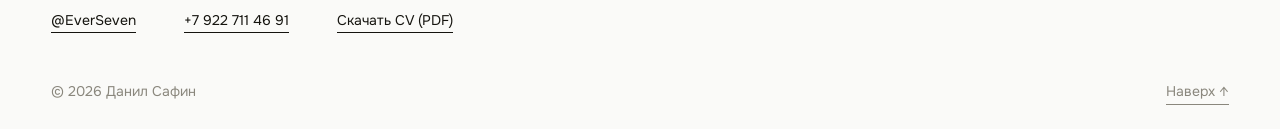
==== commit 5dc90a88: "v10" ====
--- a/index.html
+++ b/index.html
@@ -105,7 +105,7 @@
             <div class="row reveal">
               <span class="label">Образование</span>
               <div class="row__body edu">
-                <p>Пермский государственный национальный исследовательский университет<br><span class="muted">Факультет экономики, Экономическая безопасность · 2018 — 2023</span></p>
+                <p><span class="edu__t">Пермский государственный национальный исследовательский университет</span><span class="muted">Факультет экономики, Экономическая безопасность · 2018 — 2023</span></p>
                 <p class="muted">Курсы: Helper — Product design camp (фев 2025) · Study KVO — UX/UI интенсивы (мар 2023) · WayUP — «Взрывной старт» (янв 2023)</p>
                 <p class="muted">Языки: русский — родной, английский — B1</p>
               </div>
--- a/css/style.css
+++ b/css/style.css
@@ -165,17 +165,19 @@
 .row__body { grid-column: 4 / span 9; }
 .job + .job { margin-top: var(--sp-6); }
 .job__top { display: flex; justify-content: space-between; gap: 16px; flex-wrap: wrap; align-items: baseline; }
-.job__name { font-size: var(--fs-lead); font-weight: 500; letter-spacing: -.01em; }
+/* Равноправные заголовки строк «Опыт», «Компетенции», «Образование» — один стиль */
+.job__name, .skills h3, .edu__t { font: 500 var(--fs-lead)/1.3 var(--font); letter-spacing: -.01em; color: var(--ink); }
 .job__name small { font-weight: 400; color: var(--ink-3); font-size: var(--fs-body); margin-left: 8px; }
 .job ul { margin-top: var(--sp-3); display: grid; gap: 8px; max-width: 54rem; color: var(--ink-2); font-size: var(--fs-body); }
 .job li { padding-left: var(--sp-5); position: relative; }
 .job li::before { content: ""; position: absolute; left: 0; top: .72em; width: 10px; height: 1px; background: var(--accent); }
 .skills { display: grid; grid-template-columns: repeat(2, 1fr); gap: var(--sp-6) var(--sp-7); }
-.skills h3 { font: 500 var(--fs-small)/1.3 var(--font); margin-bottom: 8px; }
-.skills p { color: var(--ink-2); font-size: var(--fs-small); }
+.skills h3 { margin-bottom: var(--sp-2); }
+.skills p { color: var(--ink-2); font-size: var(--fs-body); }
 .tools { margin-top: var(--sp-6); padding-top: var(--sp-5); border-top: 1px dashed var(--line); color: var(--ink-2); font-size: var(--fs-small); }
 .tools b { font-weight: 500; color: var(--ink); }
-.edu p + p { margin-top: 8px; }
+.edu__t { display: block; margin-bottom: var(--sp-2); }
+.edu p + p { margin-top: var(--sp-3); }
 .edu .muted { color: var(--ink-3); font-size: var(--fs-small); }
 
 /* ---------- Проекты ---------- */
@@ -186,12 +188,12 @@
   aspect-ratio: 16 / 9; background: var(--bg-2);
   display: grid; place-items: center;
 }
+.card__media picture { display: contents; }
 .card__media img { width: 100%; height: 100%; object-fit: cover; object-position: 50% 40%; transition: transform 1.1s var(--ease); }
 .card:hover .card__media img { transform: scale(1.025); }
 .card__soon { font-weight: 300; font-size: var(--fs-h2); letter-spacing: -.05em; color: rgba(21, 20, 15, .13); user-select: none; }
 .card__badge { position: absolute; top: var(--sp-4); left: var(--sp-4); background: var(--bg); padding: var(--sp-2) var(--sp-3); border-radius: 999px; font-size: var(--fs-label); font-weight: 600; }
 .card__foot { display: grid; grid-template-columns: 1fr auto; gap: 8px 32px; align-items: start; padding-top: var(--sp-5); }
-.card__no { font-size: var(--fs-label); color: var(--ink-3); }
 .card__title { font-weight: 300; font-size: var(--fs-h2); line-height: 1; letter-spacing: -.035em; }
 .card__cap { grid-column: 1; color: var(--ink-2); max-width: 40rem; font-size: var(--fs-body); }
 .card__go { grid-column: 2; grid-row: 1 / span 2; display: flex; align-items: center; gap: 12px; font-size: var(--fs-small); align-self: center; }
@@ -246,6 +248,7 @@
 /* ============================================================
    Адаптив
    ============================================================ */
+@media (max-width: 760px) { .card__media { aspect-ratio: 4 / 5; } }   /* вертикальная обложка cover-m.webp */
 @media (max-width: 1000px) {
   .about__lead { grid-column: 1 / -1; }
   .about__side { grid-column: 1 / -1; }
@@ -277,7 +280,6 @@
   .hero h1 { font-size: 2rem; }
   .hero__meta { flex-direction: column; gap: 4px; }
   .skills { grid-template-columns: 1fr; }
-  .card__media { aspect-ratio: 4 / 3.2; }
   .card__foot { grid-template-columns: 1fr; }
   .card__go { grid-column: 1; grid-row: auto; }
   .card__go i { width: 46px; height: 46px; }
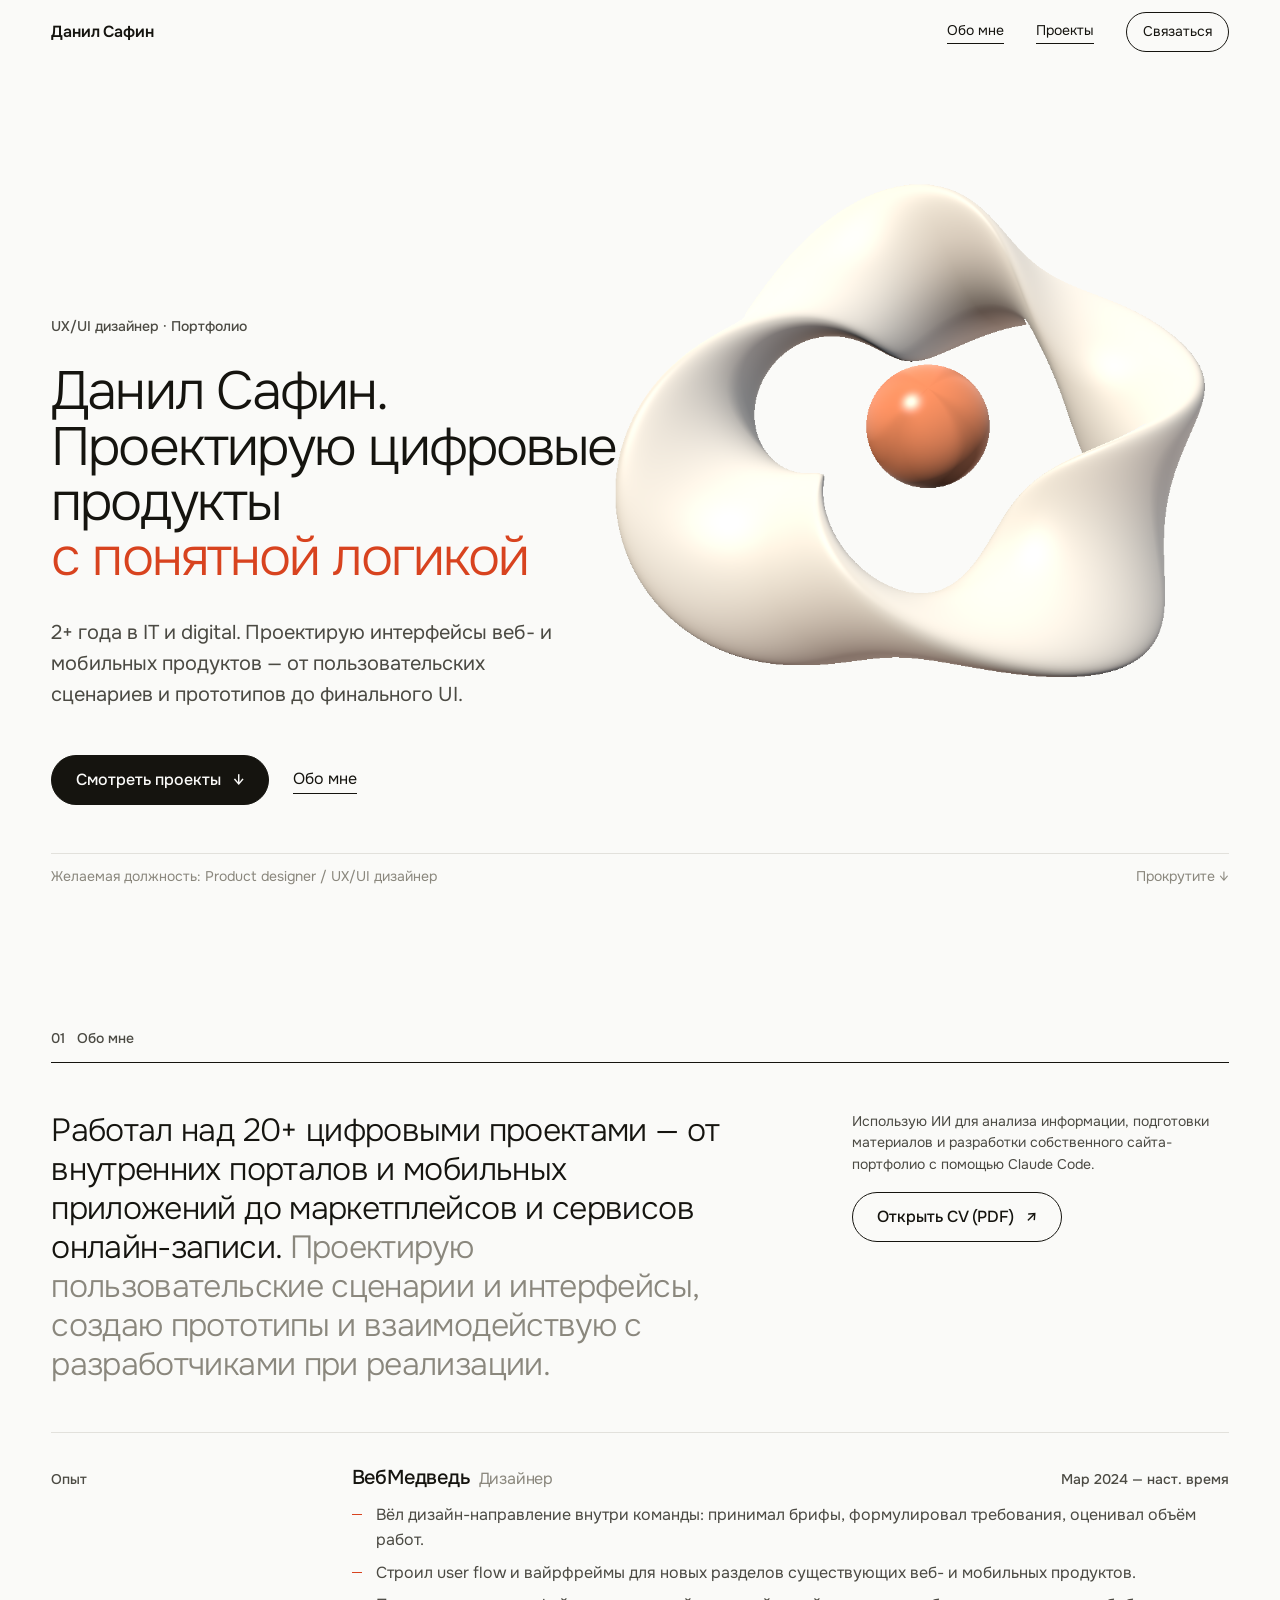
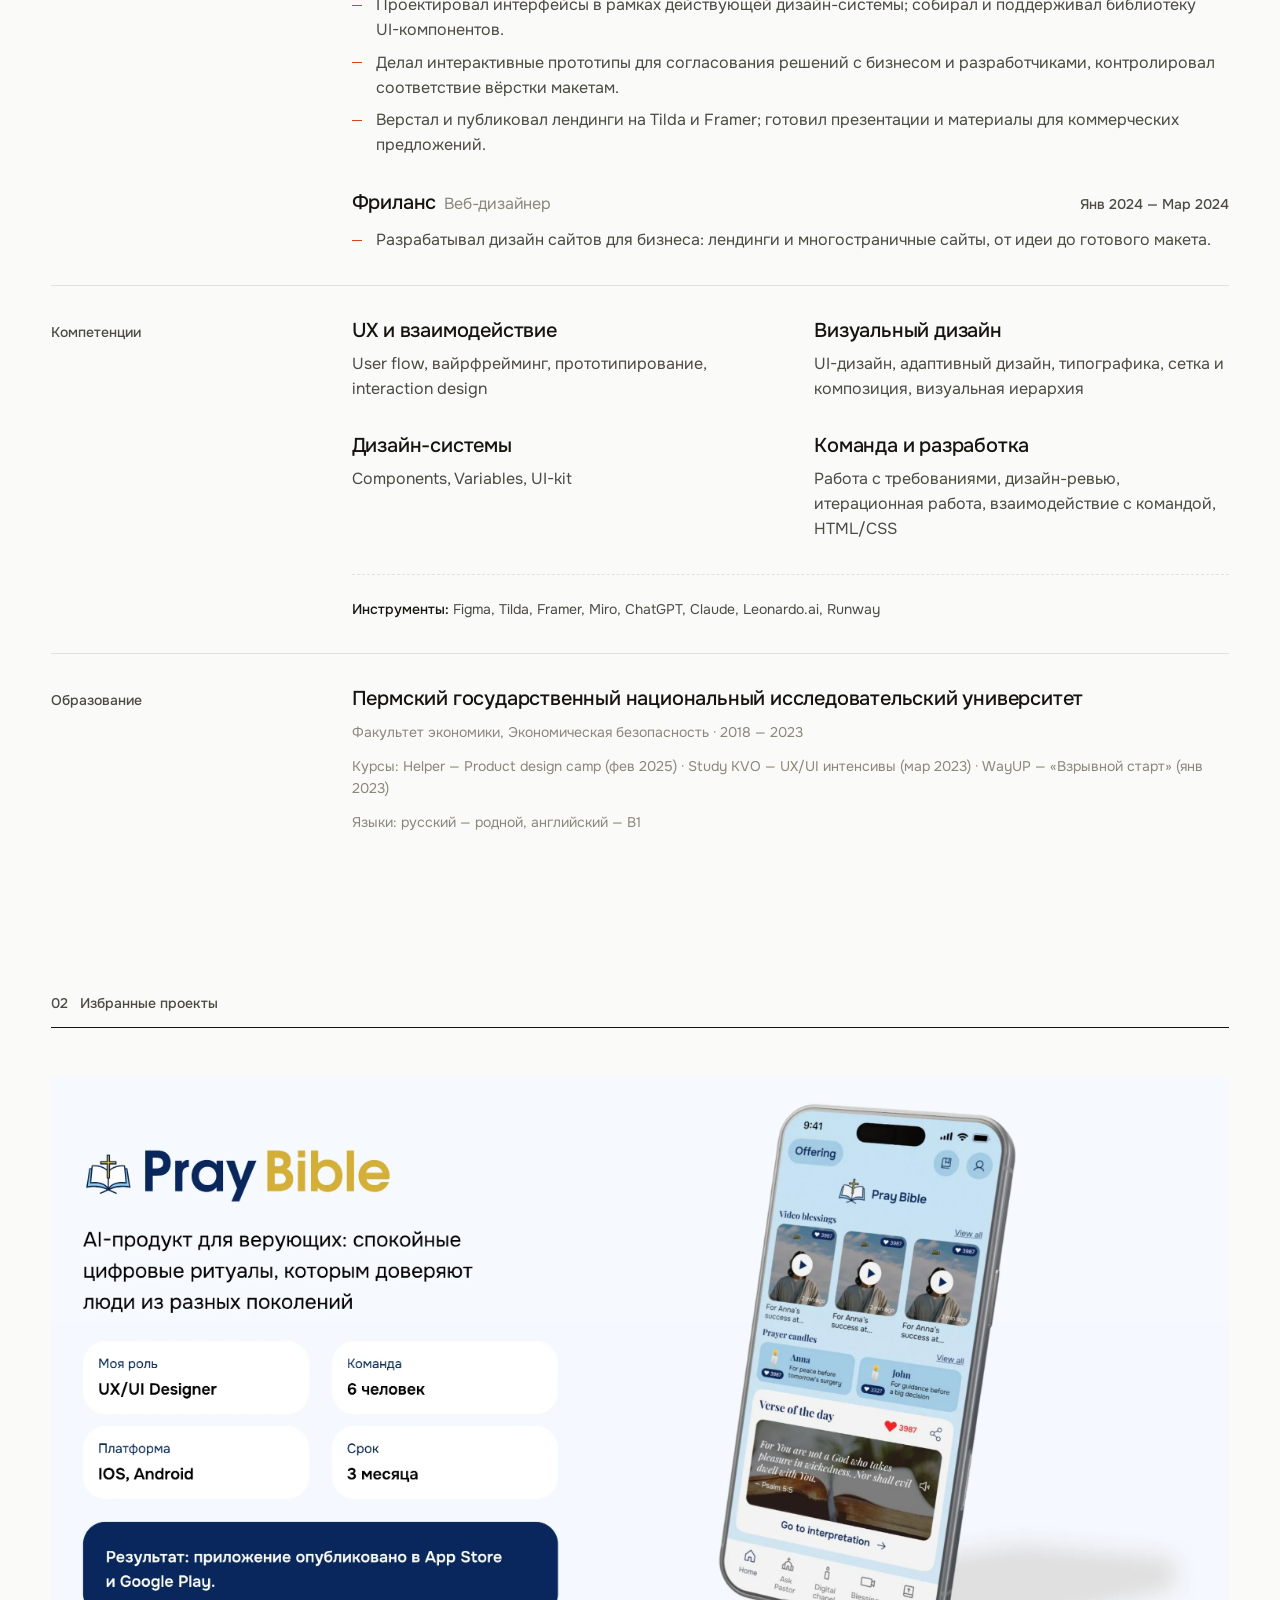
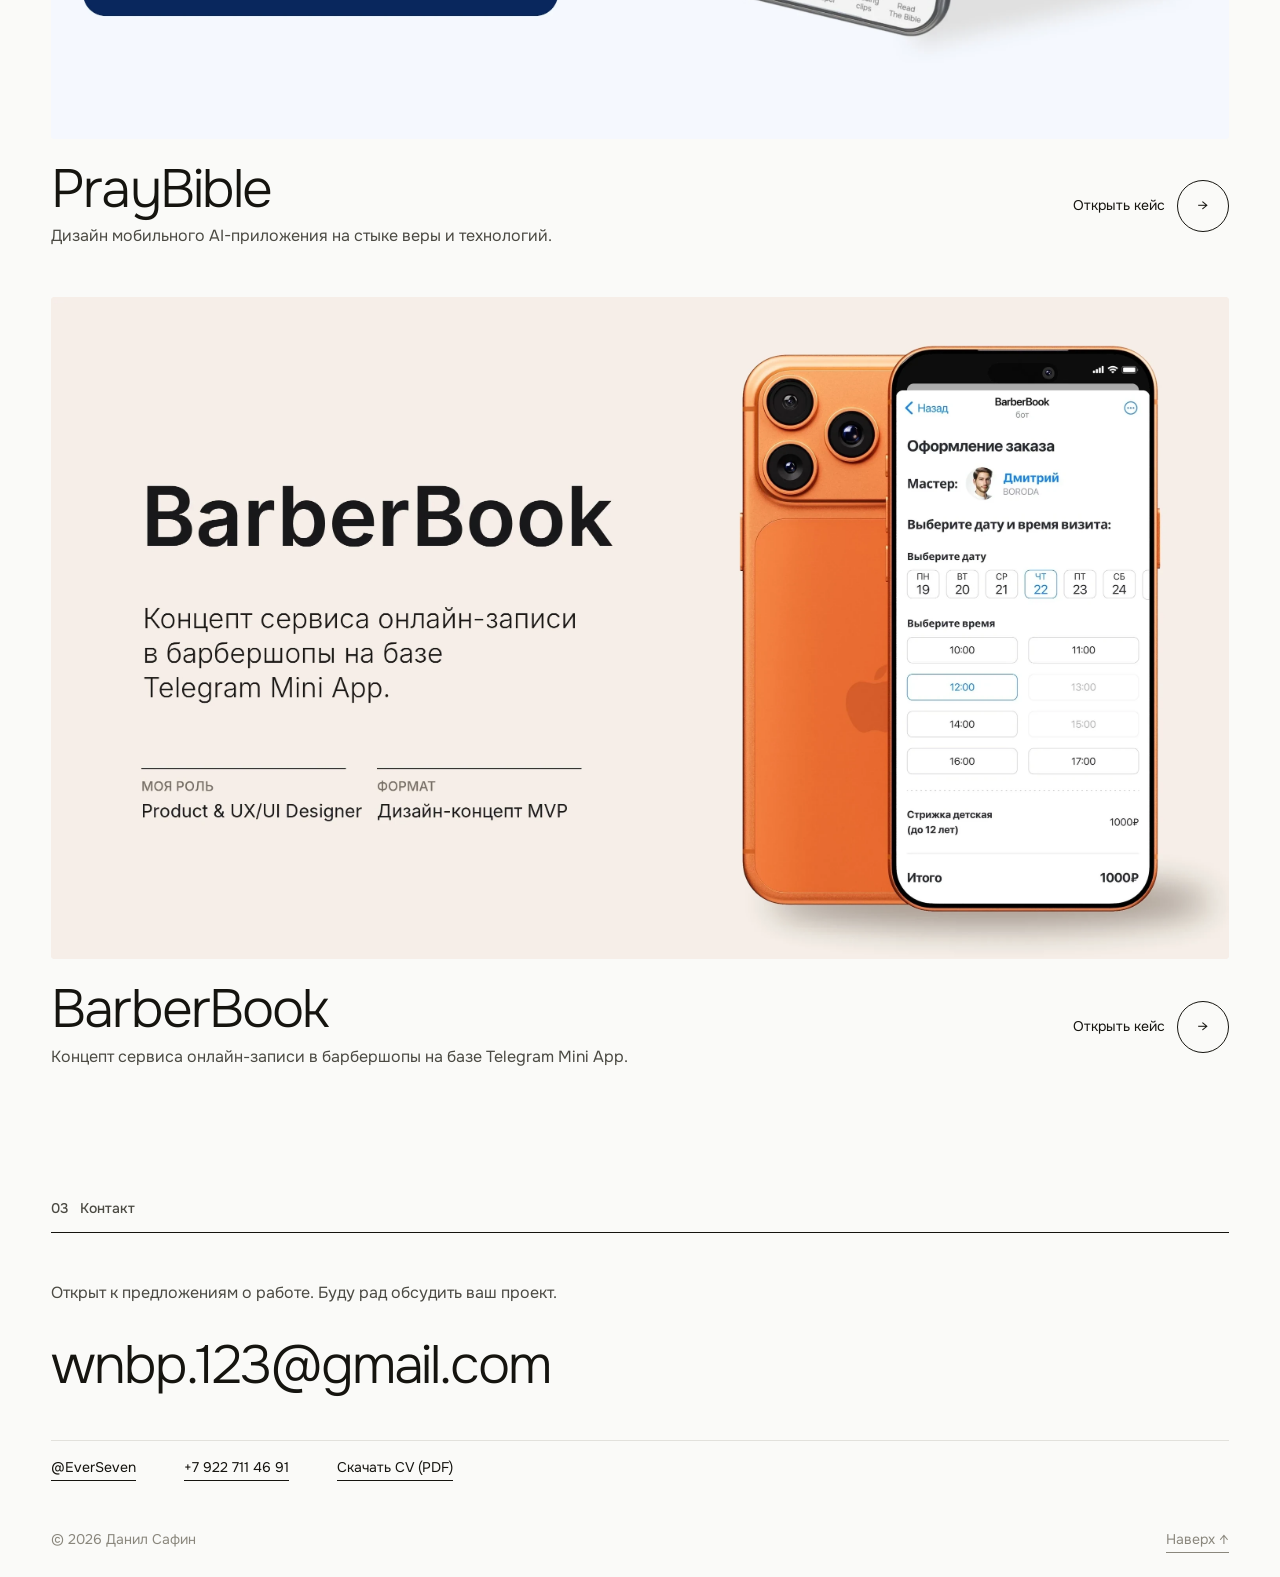
==== commit 47e62bf3: "v12" ====
--- a/index.html
+++ b/index.html
@@ -30,8 +30,8 @@
       </div>
       <div class="wrap hero__body">
         <p class="label hero__eyebrow">UX/UI дизайнер · Портфолио</p>
-        <h1 id="h1">Данил Сафин, UX/UI&nbsp;дизайнер. Проектирую цифровые продукты <em>с&nbsp;понятной логикой</em></h1>
-        <p class="hero__sub">2+ года опыта в IT и digital. Веду продукт от брифа до финального интерфейса — от пользовательских сценариев и прототипов до визуального дизайна.</p>
+        <h1 id="h1">Данил Сафин.<br>Проектирую цифровые продукты <em>с&nbsp;понятной логикой</em></h1>
+        <p class="hero__sub">2+ года в IT и digital. Проектирую интерфейсы веб- и мобильных продуктов — от пользовательских сценариев и прототипов до финального UI.</p>
         <div class="hero__row">
           <a class="btn btn--solid" href="#projects">Смотреть проекты <span class="arr" aria-hidden="true">↓</span></a>
           <a class="link" href="#about">Обо мне</a>
@@ -51,12 +51,11 @@
         <div class="section__head"><span class="label">01</span><h2 class="label" id="about-h">Обо мне</h2></div>
         <div class="about">
           <p class="about__lead reveal">
-            Реализовал 20+ проектов — от внутренних порталов и мобильных приложений до маркетплейсов и сервисов онлайн-бронирования. Два из них подробно разобраны ниже.
-            <span>Взаимодействую с разработчиками на этапе реализации и слежу, чтобы готовый интерфейс соответствовал макетам и логике сценариев.</span>
+            Работал над 20+ цифровыми проектами — от внутренних порталов и мобильных приложений до маркетплейсов и сервисов онлайн-записи.
+            <span>Проектирую пользовательские сценарии и интерфейсы, создаю прототипы и взаимодействую с разработчиками при реализации.</span>
           </p>
           <div class="about__side reveal">
-            <p>Помимо дизайна: коммуникация с бизнесом, презентации и коммерческие предложения, лендинги на Tilda и Framer.</p>
-            <p>Использую ИИ для генерации визуальных концепций, подготовки контента и анализа данных: помогаю себе структурировать информацию, находить закономерности и формулировать выводы. Это также ускоряет рутинные задачи и подготовку материалов.</p>
+            <p>Использую ИИ для анализа информации, подготовки материалов и разработки собственного сайта-портфолио с помощью Claude Code.</p>
             <div><a class="btn" data-cv href="assets/pdf/cv-danil-safin.pdf" target="_blank" rel="noopener">Открыть CV (PDF) <span class="arr" aria-hidden="true">↗</span></a></div>
           </div>
 
@@ -129,7 +128,7 @@
     <section class="contact" id="contact" aria-labelledby="contact-h">
       <div class="wrap">
         <div class="section__head"><span class="label">03</span><h2 class="label" id="contact-h">Контакт</h2></div>
-        <p class="contact__lead">Открыт к предложениям на позиции Product designer и UX/UI designer. Напишите — отвечу.</p>
+        <p class="contact__lead">Открыт к предложениям о работе. Буду рад обсудить ваш проект.</p>
         <a class="contact__big" data-email="text" href="mailto:wnbp.123@gmail.com">wnbp.123@gmail.com</a>
         <div class="contact__list">
           <a class="link" data-tg href="https://t.me/EverSeven">@EverSeven</a>
--- a/css/style.css
+++ b/css/style.css
@@ -141,7 +141,7 @@
   max-width: 9.4em;
   text-wrap: balance;
 }
-.hero h1 em { font-style: normal; color: var(--accent); }
+.hero h1 em { font-style: normal; color: var(--accent); white-space: nowrap; }
 /* Новый заголовок шире прежнего: на ноутбуках чуть уменьшаем кегль, чтобы строка не заходила на 3D-объект */
 @media (min-width: 1025px) { .hero h1 { font-size: var(--fs-h2); max-width: 12.5em; } }
 .hero__sub { margin-top: clamp(16px, 3.5vh, 32px); max-width: 33rem; color: var(--ink-2); font-size: var(--fs-lead); }
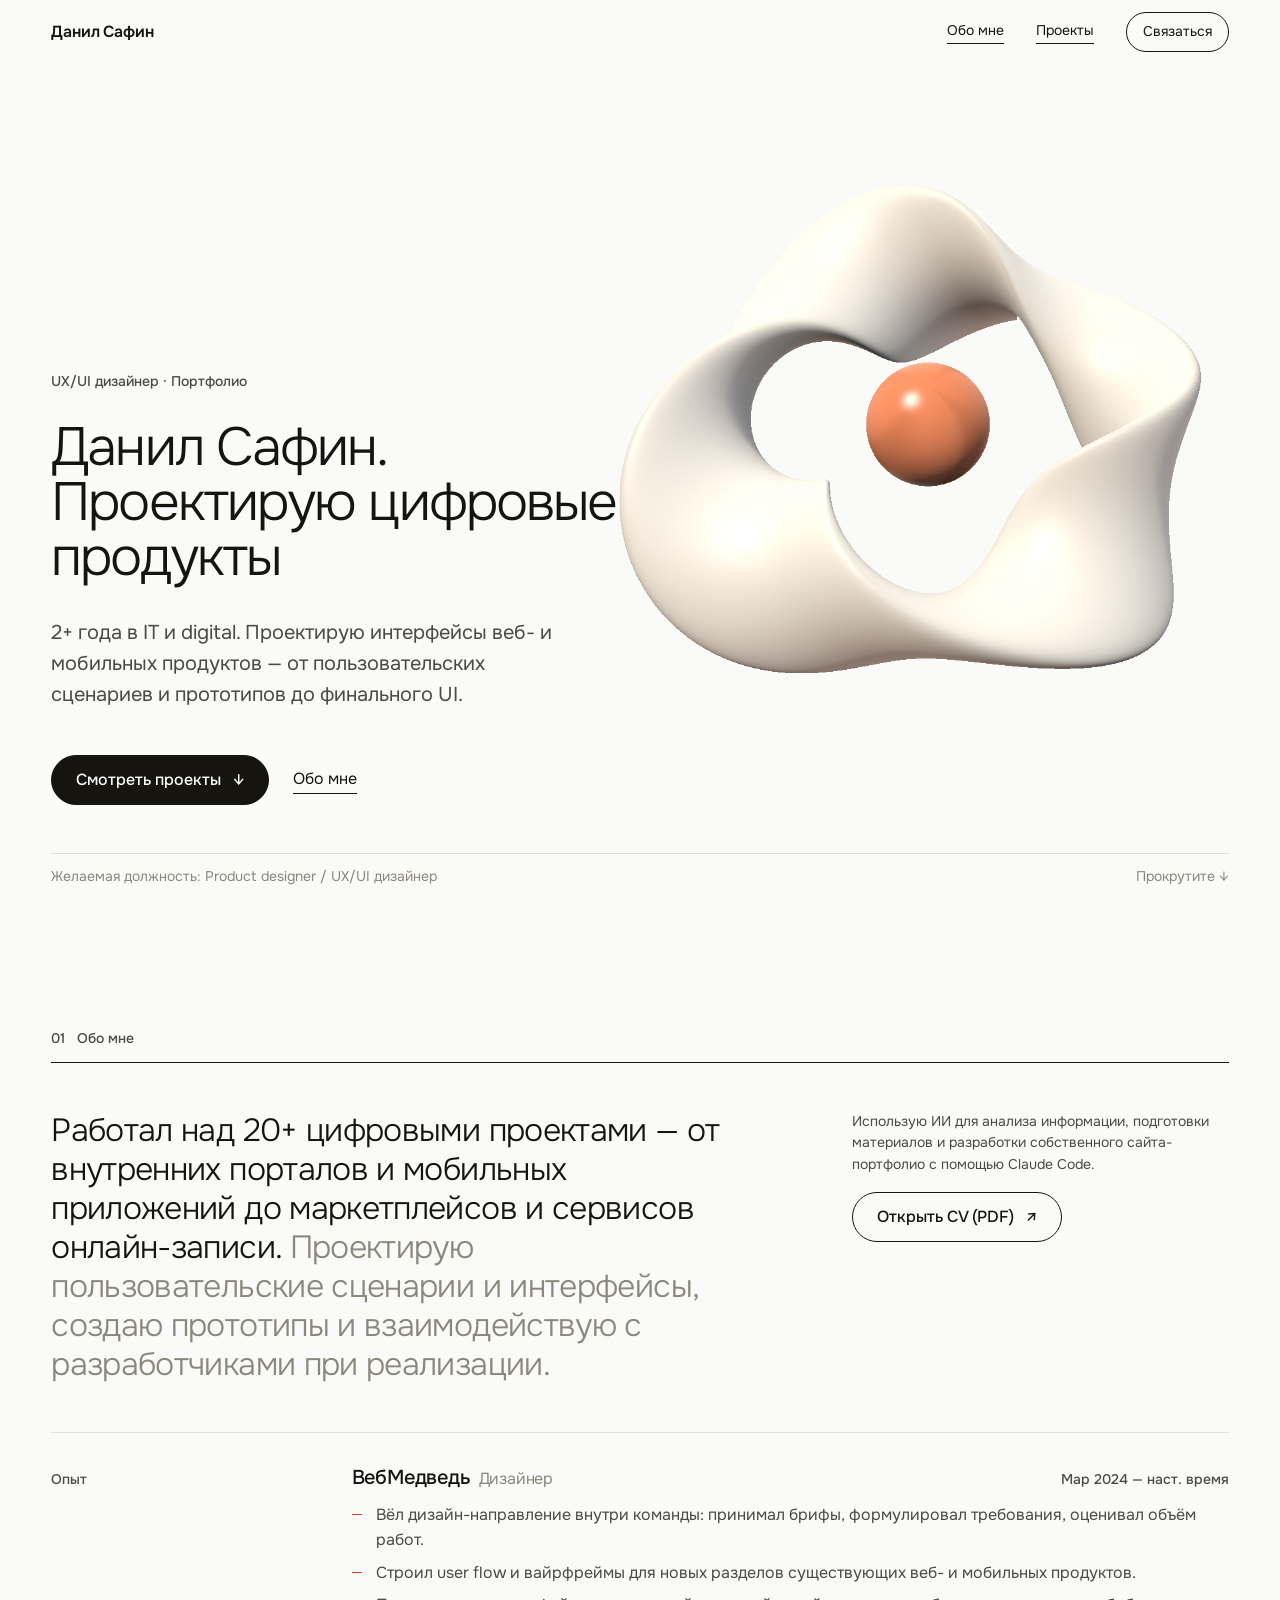
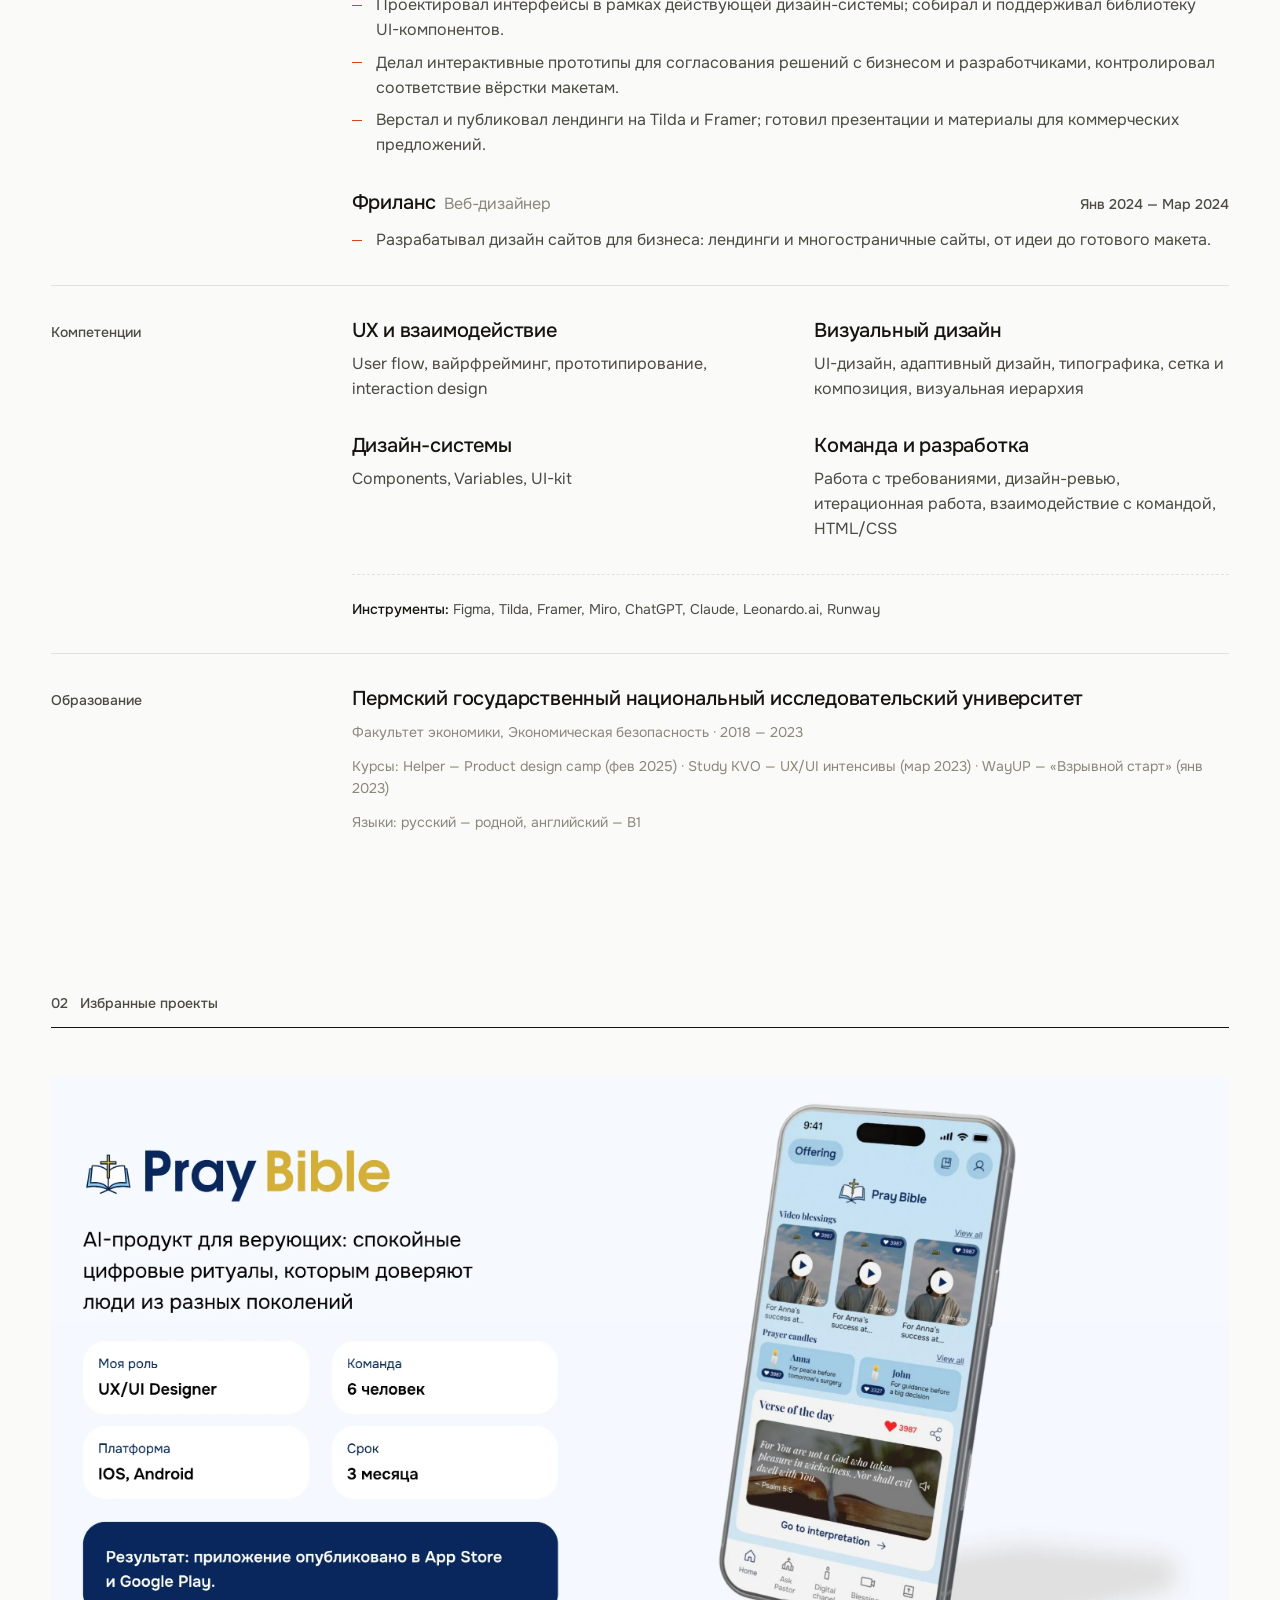
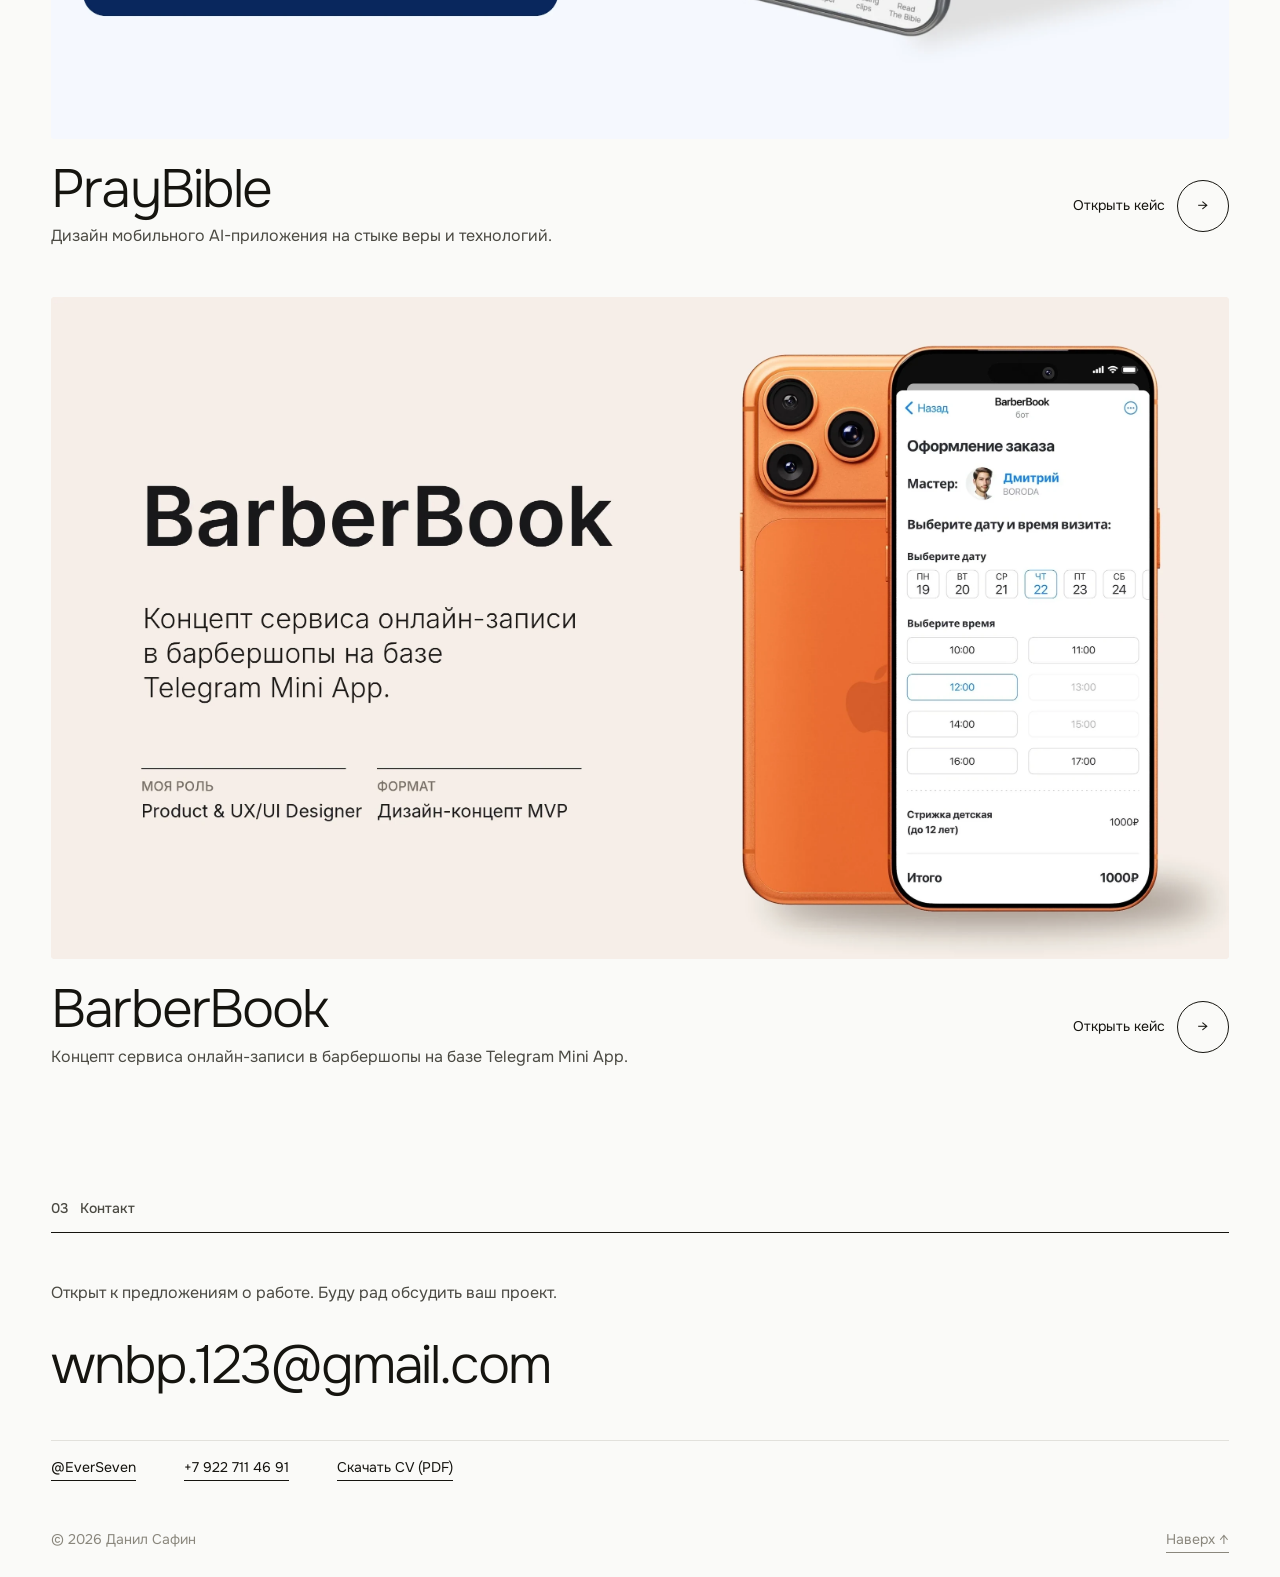
==== commit c3139a65: "v14" ====
--- a/index.html
+++ b/index.html
@@ -6,7 +6,7 @@
   <title>Данил Сафин — UX/UI дизайнер</title>
   <meta name="description" content="Портфолио Данила Сафина, UX/UI-дизайнера: цифровые продукты, интерфейсы мобильных и веб-приложений, дизайн-системы.">
   <meta property="og:title" content="Данил Сафин — UX/UI дизайнер">
-  <meta property="og:description" content="Проектирую цифровые продукты с понятной логикой.">
+  <meta property="og:description" content="Проектирую цифровые продукты.">
   <meta property="og:type" content="website">
   <meta property="og:image" content="https://frvsv.github.io/portfolio/assets/projects/praybible/cover.webp">
   <meta property="og:url" content="https://frvsv.github.io/portfolio/">
@@ -30,7 +30,7 @@
       </div>
       <div class="wrap hero__body">
         <p class="label hero__eyebrow">UX/UI дизайнер · Портфолио</p>
-        <h1 id="h1">Данил Сафин.<br>Проектирую цифровые продукты <em>с&nbsp;понятной логикой</em></h1>
+        <h1 id="h1">Данил Сафин.<br>Проектирую цифровые продукты</h1>
         <p class="hero__sub">2+ года в IT и digital. Проектирую интерфейсы веб- и мобильных продуктов — от пользовательских сценариев и прототипов до финального UI.</p>
         <div class="hero__row">
           <a class="btn btn--solid" href="#projects">Смотреть проекты <span class="arr" aria-hidden="true">↓</span></a>
--- a/css/style.css
+++ b/css/style.css
@@ -141,7 +141,6 @@
   max-width: 9.4em;
   text-wrap: balance;
 }
-.hero h1 em { font-style: normal; color: var(--accent); white-space: nowrap; }
 /* Новый заголовок шире прежнего: на ноутбуках чуть уменьшаем кегль, чтобы строка не заходила на 3D-объект */
 @media (min-width: 1025px) { .hero h1 { font-size: var(--fs-h2); max-width: 12.5em; } }
 .hero__sub { margin-top: clamp(16px, 3.5vh, 32px); max-width: 33rem; color: var(--ink-2); font-size: var(--fs-lead); }
